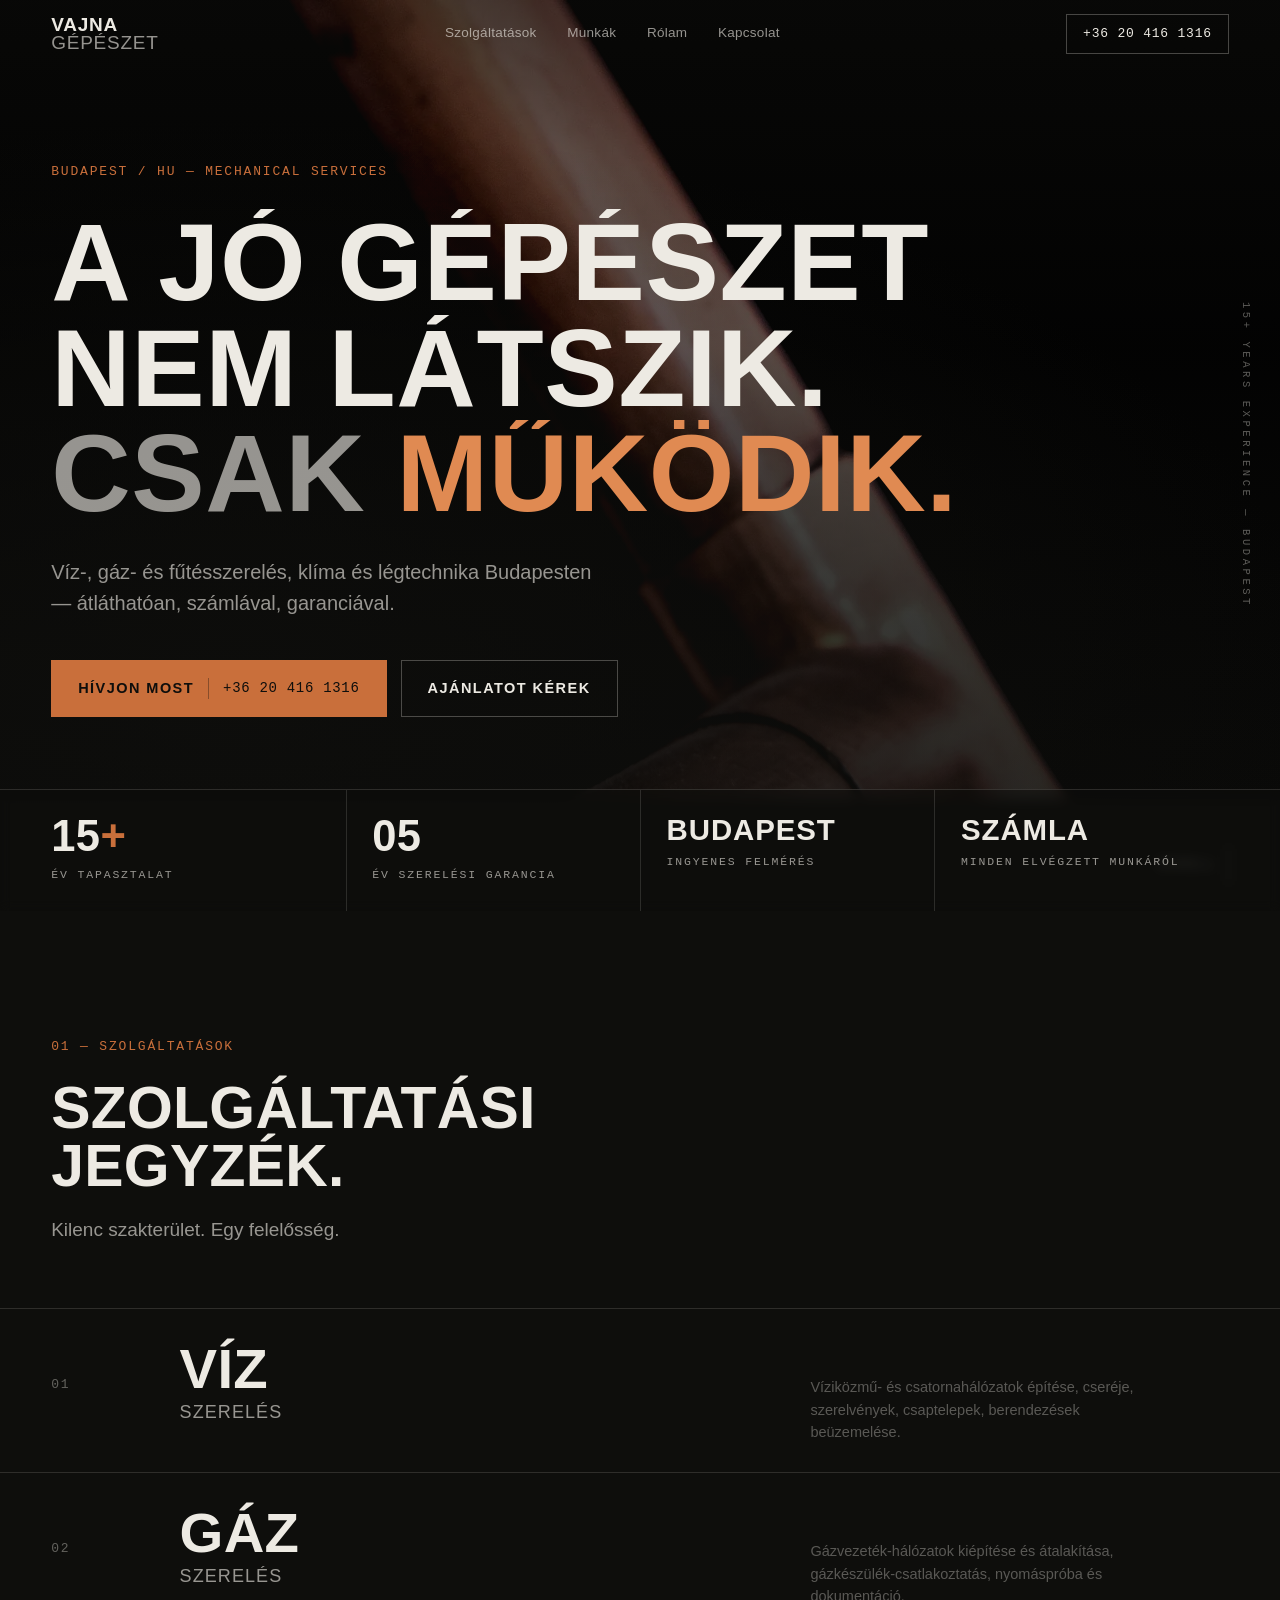
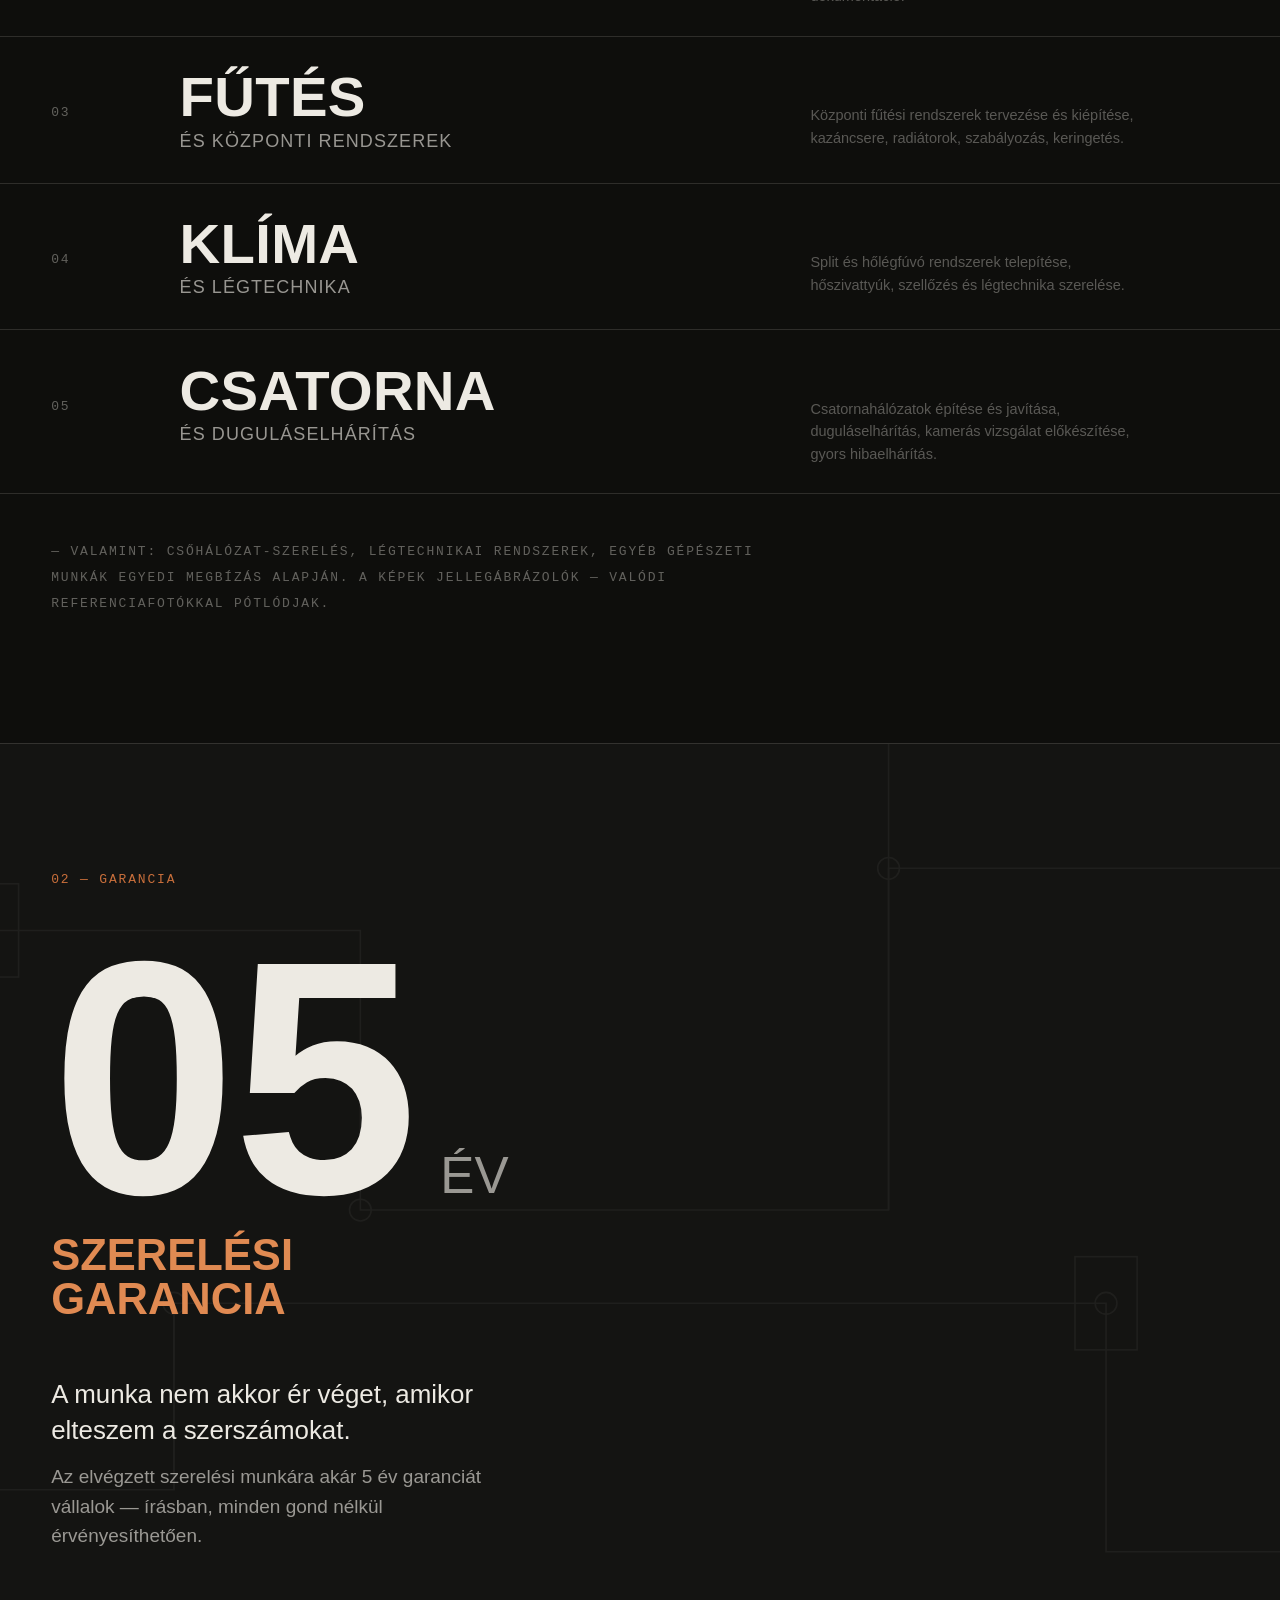
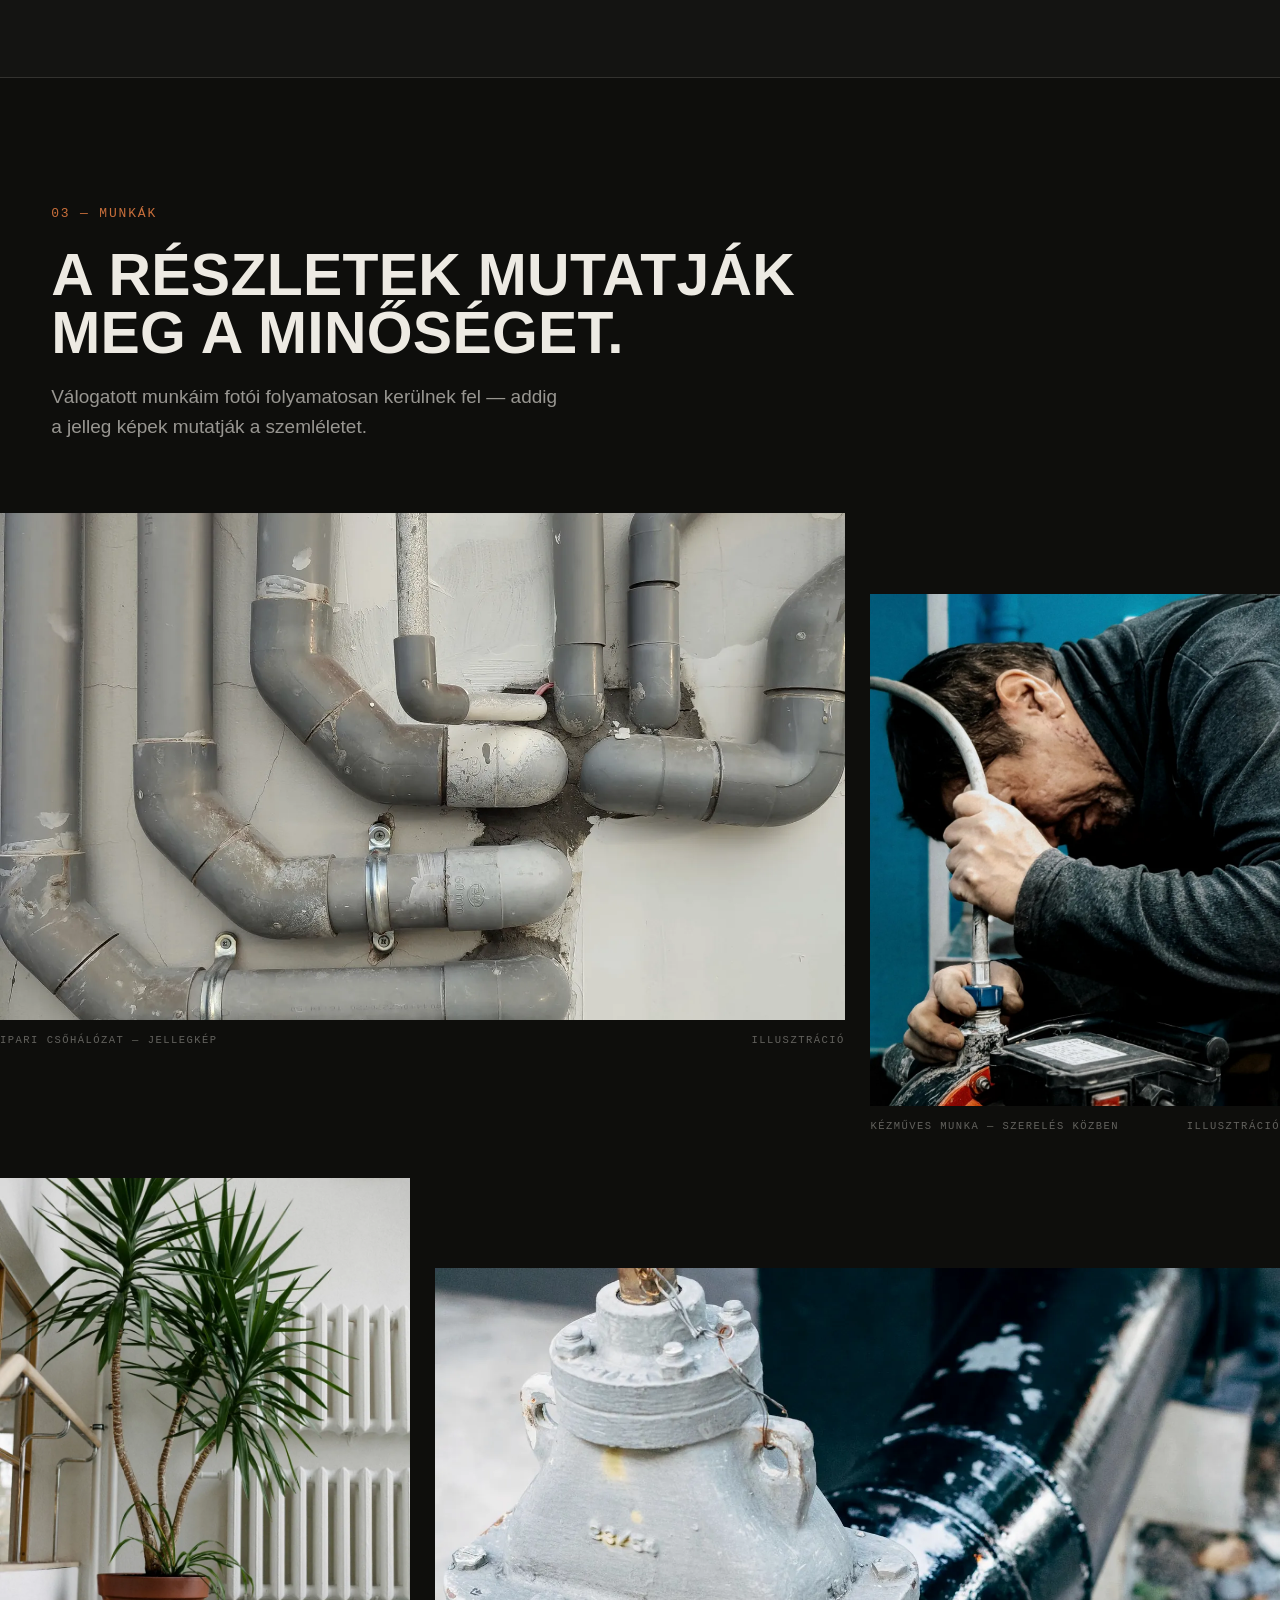
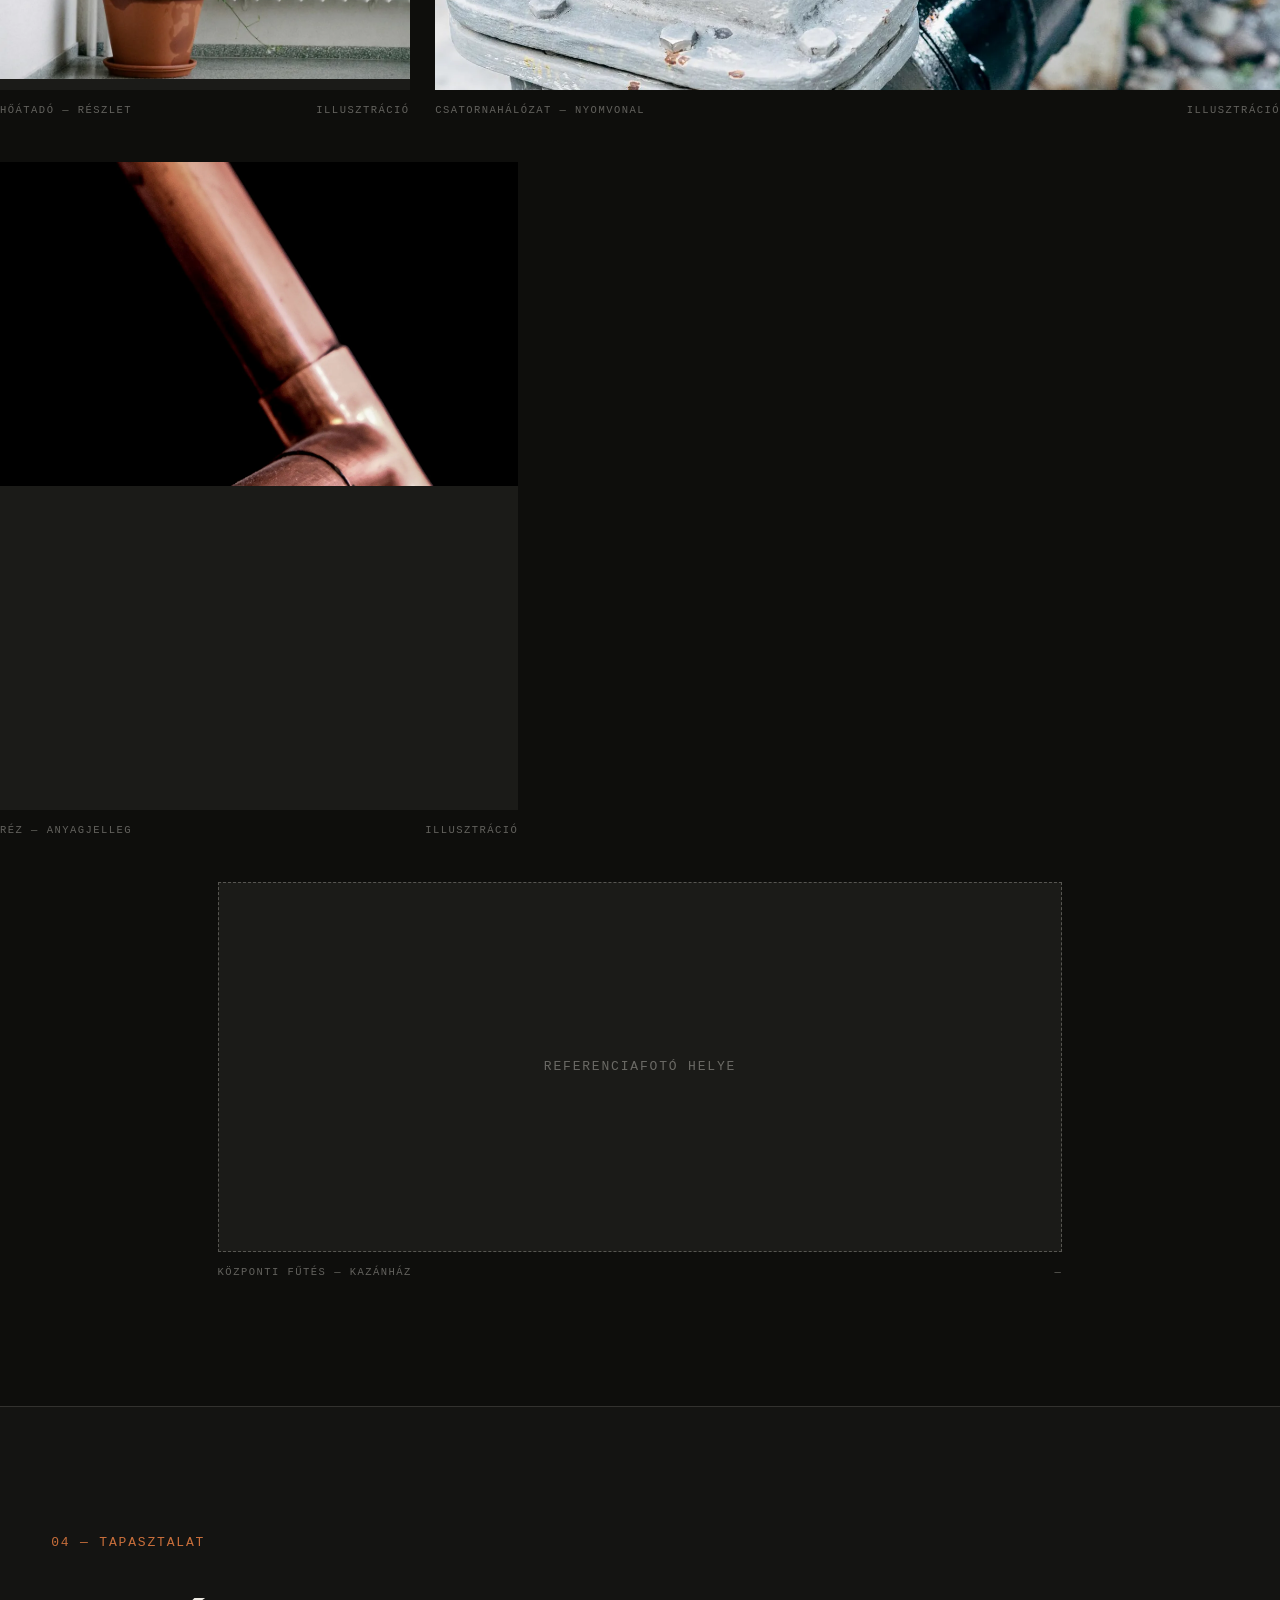
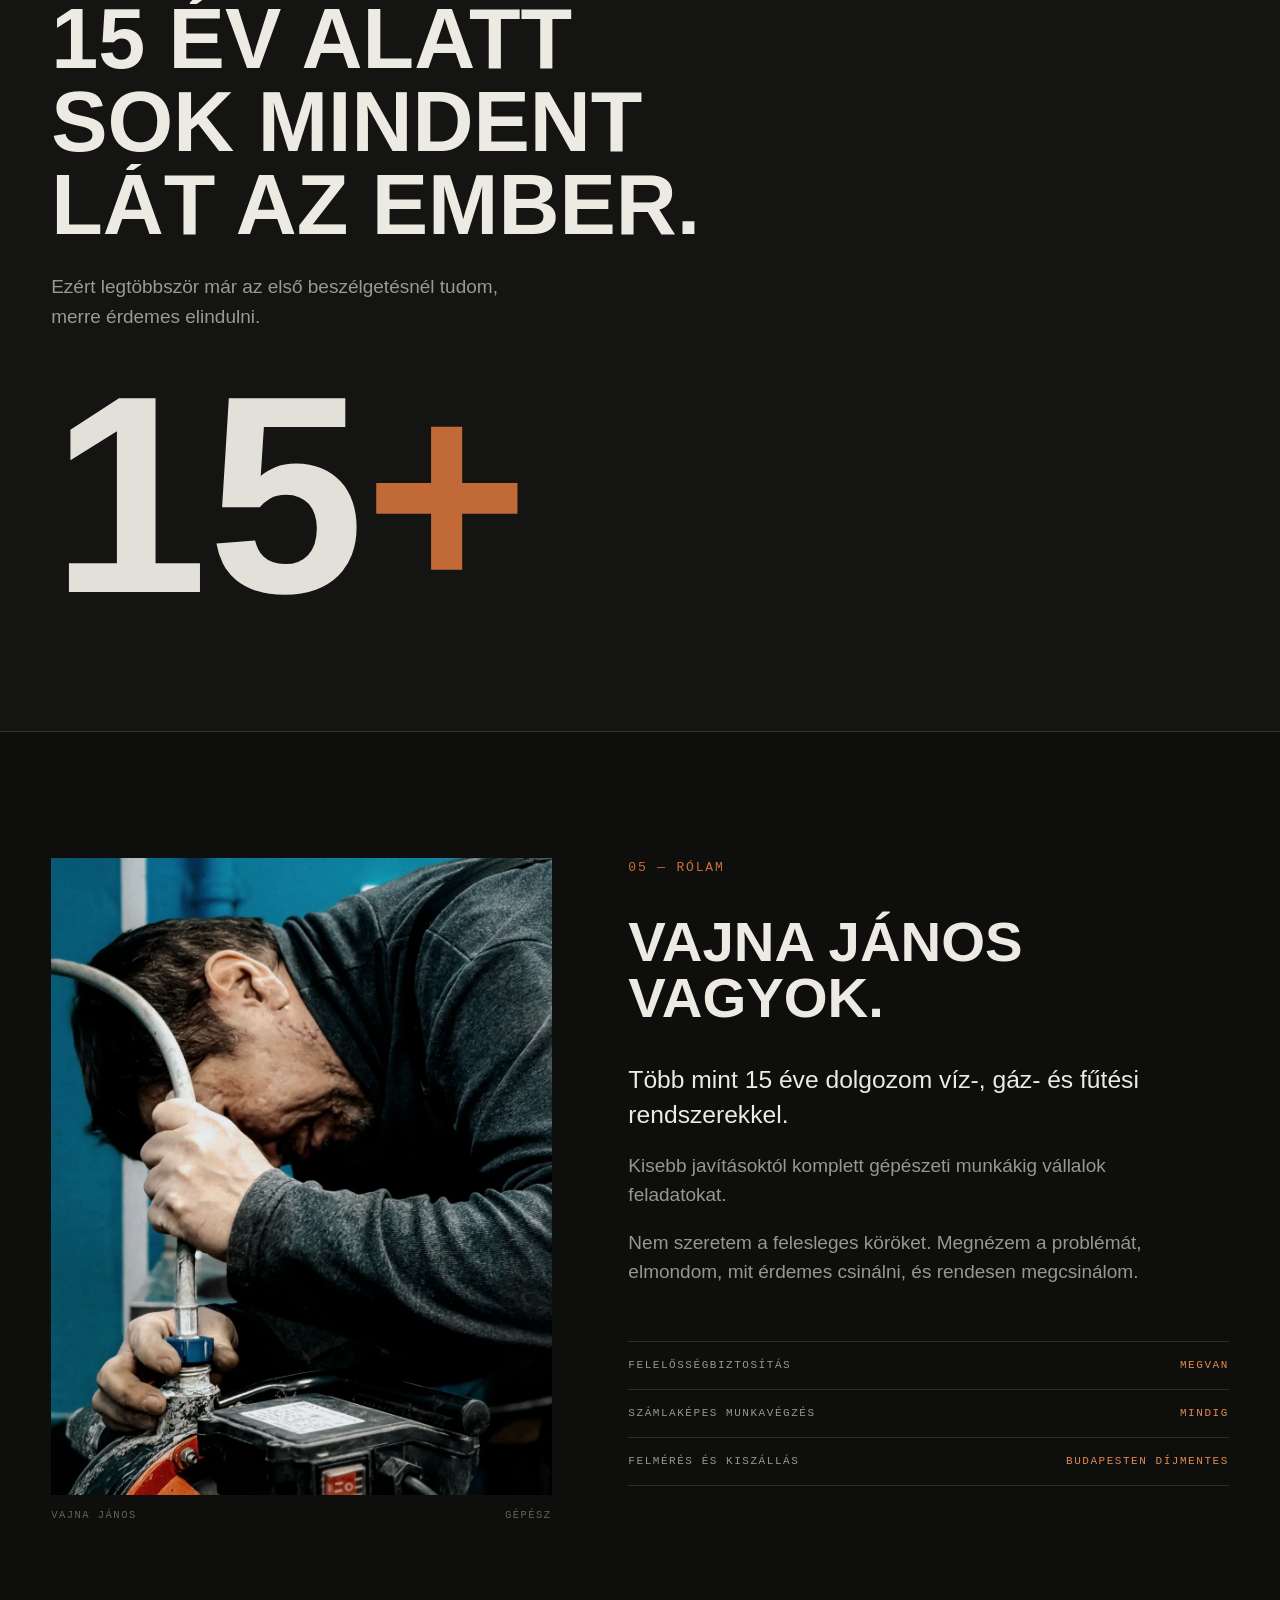
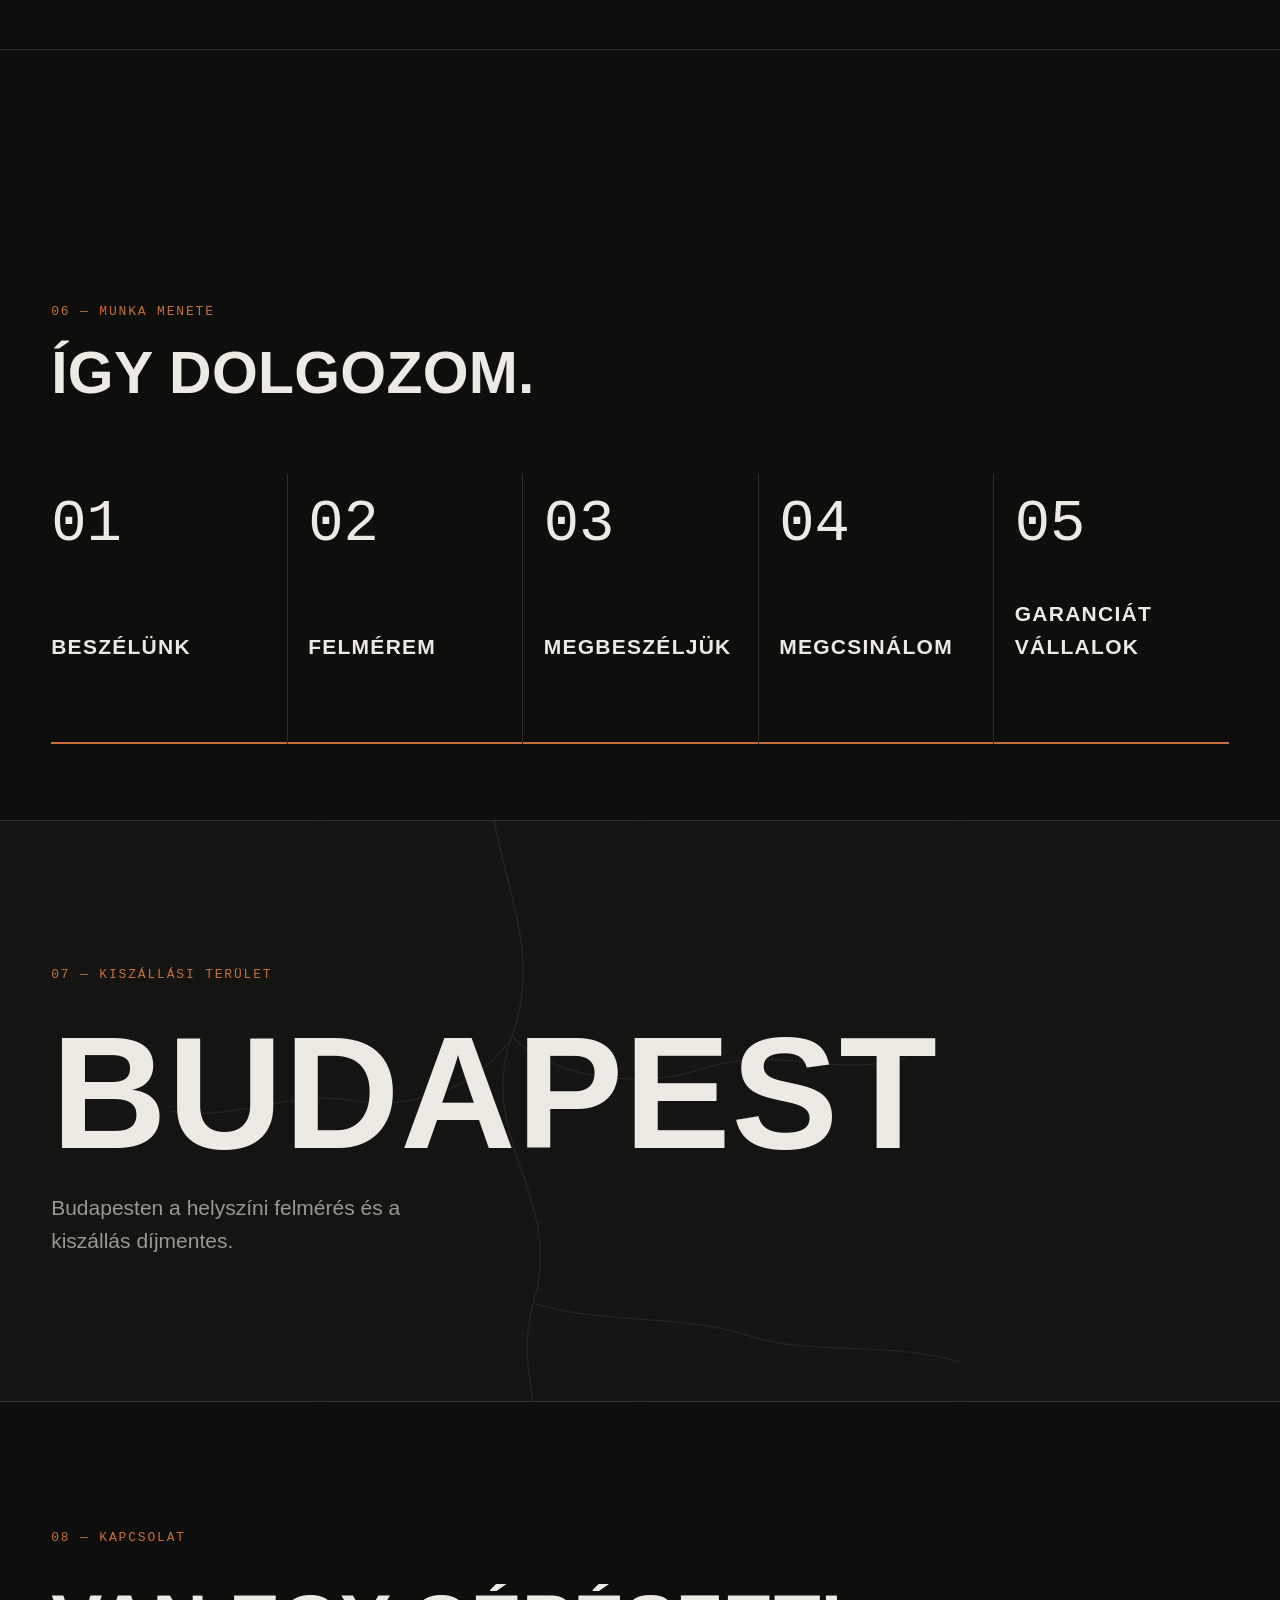
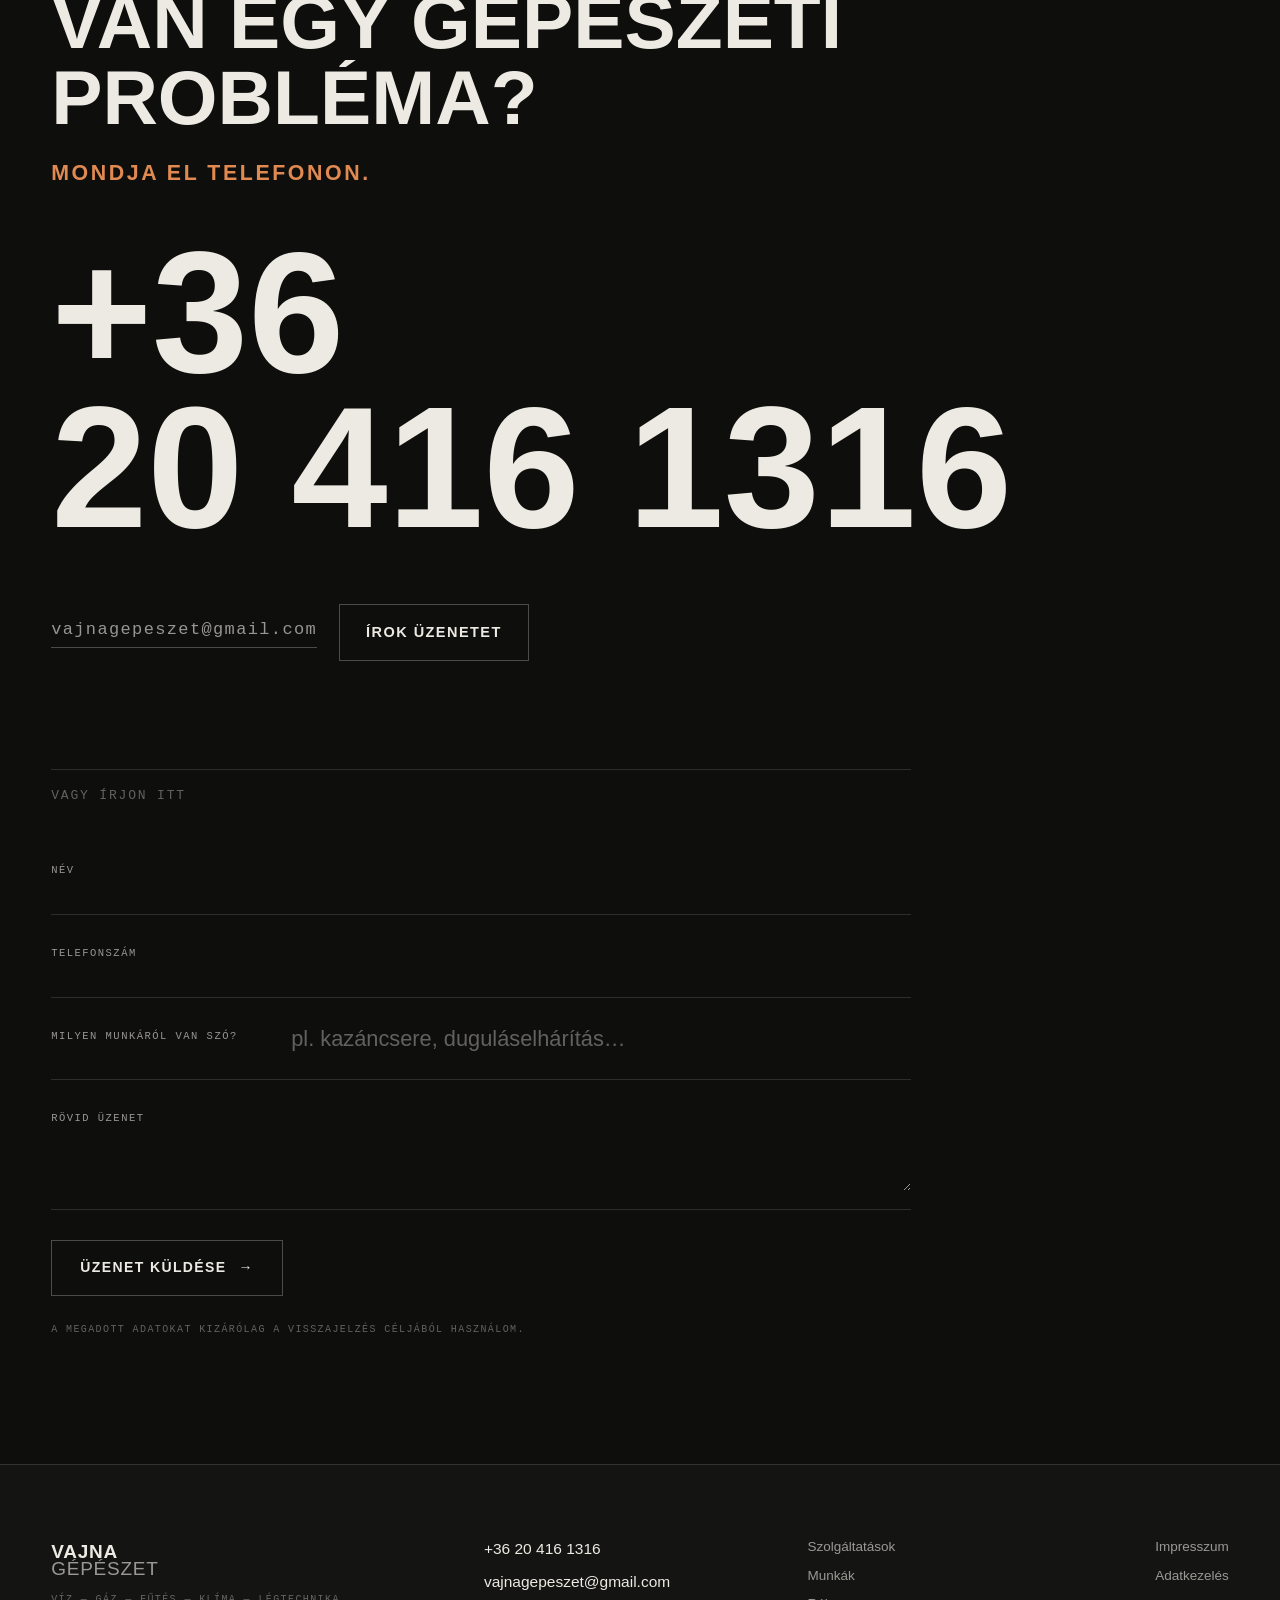
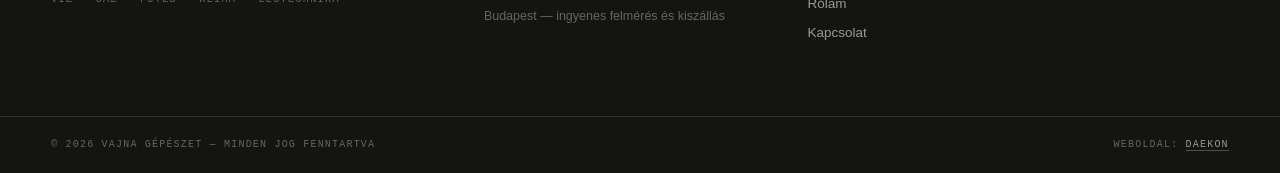
==== index.html @ edd5440b "VAJNA GÉPÉSZET — prémium editorial weboldal: hero, service index, garancia, galéria, kapcsolat 🤖 Gen" ====
<!doctype html>
<html lang="hu">
<head>
<meta charset="utf-8">
<meta name="viewport" content="width=device-width, initial-scale=1">
<title>Vajna Gépészet — Víz-, gáz- és fűtésszerelés Budapesten</title>
<meta name="description" content="Víz-, gáz- és fűtésszerelés, klíma és légtechnika Budapesten. 15+ év tapasztalat, 5 év szerelési garancia, számlás munkavégzés, ingyenes felmérés.">
<meta name="theme-color" content="#0e0e0c">
<meta property="og:title" content="Vajna Gépészet — Precízen megépítve. Évekre.">
<meta property="og:description" content="Víz-, gáz- és fűtésszerelés, klíma és légtechnika Budapesten — 15+ év tapasztalattal, 5 év szerelési garanciával.">
<meta property="og:type" content="website">
<meta property="og:image" content="assets/img/hero.webp">
<link rel="icon" href="data:image/svg+xml,%3Csvg xmlns='http://www.w3.org/2000/svg' viewBox='0 0 64 64'%3E%3Crect width='64' height='64' fill='%230e0e0c'/%3E%3Ctext x='32' y='44' font-family='Arial Black,Arial' font-size='34' font-weight='900' fill='%23c96f3b' text-anchor='middle'%3EV%3C/text%3E%3C/svg%3E">
<link rel="preload" href="assets/fonts/archivo-var-latin.woff2" as="font" type="font/woff2" crossorigin>
<link rel="preload" href="assets/fonts/archivo-var-latin-ext.woff2" as="font" type="font/woff2" crossorigin>
<link rel="preload" href="assets/fonts/plexmono-400-latin.woff2" as="font" type="font/woff2" crossorigin>
<link rel="preload" href="assets/img/hero.webp" as="image" fetchpriority="high">
<link rel="stylesheet" href="assets/css/style.css">
</head>
<body>

<a class="skip-link" href="#tartalom">Tovább a tartalomra</a>

<!-- ============ HEADER ============ -->
<header class="site-head" id="siteHead">
  <div class="wrap head-in">
    <a class="brand" href="#top" aria-label="Vajna Gépészet — kezdőlap">
      <span class="brand-top">VAJNA</span><span class="brand-bot">GÉPÉSZET</span>
    </a>
    <nav class="head-nav" aria-label="Fő navigáció">
      <a href="#szolgaltatasok">Szolgáltatások</a>
      <a href="#munkak">Munkák</a>
      <a href="#rolam">Rólam</a>
      <a href="#kapcsolat">Kapcsolat</a>
    </nav>
    <div class="head-right">
      <a class="head-tel" href="tel:+36204161316">+36&nbsp;20&nbsp;416&nbsp;1316</a>
      <button class="burger" id="burger" aria-label="Menü megnyitása" aria-expanded="false" aria-controls="mobileMenu">
        <span></span><span></span>
      </button>
    </div>
  </div>
</header>

<!-- Mobil: cinematic teljes képernyős menü -->
<div class="mmenu" id="mobileMenu" hidden>
  <div class="mmenu-in">
    <nav class="mmenu-nav" aria-label="Mobil menü">
      <a href="#szolgaltatasok"><small>01</small>Szolgáltatások</a>
      <a href="#munkak"><small>02</small>Munkák</a>
      <a href="#rolam"><small>03</small>Rólam</a>
      <a href="#folyamat"><small>04</small>Munkamenet</a>
      <a href="#kapcsolat"><small>05</small>Kapcsolat</a>
    </nav>
    <div class="mmenu-foot">
      <a class="mmenu-tel" href="tel:+36204161316">+36 20 416 1316</a>
      <a class="mmenu-mail" href="mailto:vajnagepeszet@gmail.com">vajnagepeszet@gmail.com</a>
      <p class="mmenu-note">Budapest — ingyenes felmérés és kiszállás</p>
    </div>
  </div>
</div>

<main id="tartalom">

<!-- ============ HERO ============ -->
<section class="hero" id="top">
  <figure class="hero-media" aria-hidden="true">
    <picture>
      <source srcset="assets/img/hero.webp" type="image/webp">
      <img src="assets/img/hero.jpg" alt="" fetchpriority="high" decoding="async">
    </picture>
    <div class="hero-shade"></div>
  </figure>

  <div class="wrap hero-in">
    <p class="hero-kicker mono reveal-line">BUDAPEST / HU — MECHANICAL SERVICES</p>

    <h1 class="hero-title">
      <span class="ht-line reveal-line"><span>A JÓ GÉPÉSZET</span></span>
      <span class="ht-line reveal-line"><span>NEM LÁTSZIK.</span></span>
      <span class="ht-line ht-dim reveal-line"><span>CSAK <em>MŰKÖDIK.</em></span></span>
    </h1>

    <div class="hero-sub reveal-fade">
      <p>Víz-, gáz- és fűtésszerelés, klíma és légtechnika
      Budapesten — átláthatóan, számlával, garanciával.</p>
    </div>

    <div class="hero-cta reveal-fade">
      <a class="btn btn-solid" href="tel:+36204161316">
        <span class="btn-label">HÍVJON MOST</span>
        <span class="btn-tel mono">+36 20 416 1316</span>
      </a>
      <a class="btn btn-ghost" href="#kapcsolat">AJÁNLATOT KÉREK</a>
    </div>
  </div>

  <p class="hero-side mono" aria-hidden="true">15+ YEARS EXPERIENCE — BUDAPEST</p>
  <p class="hero-scroll mono" aria-hidden="true">SCROLL<span class="hs-line"></span></p>

  <!-- Trust strip: tipográfiai, nem kártyák -->
  <div class="trust">
    <div class="wrap trust-grid">
      <div class="trust-item"><span class="trust-big">15<span class="accent">+</span></span><span class="trust-label">ÉV TAPASZTALAT</span></div>
      <div class="trust-item"><span class="trust-big">05</span><span class="trust-label">ÉV SZERELÉSI GARANCIA</span></div>
      <div class="trust-item"><span class="trust-big trust-word">BUDAPEST</span><span class="trust-label">INGYENES FELMÉRÉS</span></div>
      <div class="trust-item"><span class="trust-big trust-word">SZÁMLA</span><span class="trust-label">MINDEN ELVÉGZETT MUNKÁRÓL</span></div>
    </div>
  </div>
</section>

<!-- ============ SZOLGÁLTATÁSOK — EDITORIAL INDEX ============ -->
<section class="services" id="szolgaltatasok">
  <div class="wrap sec-head">
    <p class="sec-tag mono">01 — SZOLGÁLTATÁSOK</p>
    <h2 class="sec-title">SZOLGÁLTATÁSI<br>JEGYZÉK.</h2>
    <p class="sec-note">Kilenc szakterület. Egy felelősség.</p>
  </div>

  <div class="svc-stage" aria-hidden="true">
    <div class="svc-stage-img" id="svcStage"></div>
  </div>

  <ul class="svc-index" id="svcIndex">
    <li class="svc-row" data-img="assets/img/services/viz.webp" data-jpg="assets/img/services/viz.jpg">
      <a href="#kapcsolat" class="wrap svc-in">
        <span class="svc-no mono">01</span>
        <span class="svc-name">VÍZ<em>SZERELÉS</em></span>
        <span class="svc-desc">Víziközmű- és csatornahálózatok építése, cseréje, szerelvények, csaptelepek, berendezések beüzemelése.</span>
        <span class="svc-arrow" aria-hidden="true">→</span>
      </a>
    </li>
    <li class="svc-row" data-img="assets/img/services/gaz.webp" data-jpg="assets/img/services/gaz.jpg">
      <a href="#kapcsolat" class="wrap svc-in">
        <span class="svc-no mono">02</span>
        <span class="svc-name">GÁZ<em>SZERELÉS</em></span>
        <span class="svc-desc">Gázvezeték-hálózatok kiépítése és átalakítása, gázkészülék-csatlakoztatás, nyomáspróba és dokumentáció.</span>
        <span class="svc-arrow" aria-hidden="true">→</span>
      </a>
    </li>
    <li class="svc-row" data-img="assets/img/services/futes.webp" data-jpg="assets/img/services/futes.jpg">
      <a href="#kapcsolat" class="wrap svc-in">
        <span class="svc-no mono">03</span>
        <span class="svc-name">FŰTÉS<em>ÉS KÖZPONTI RENDSZEREK</em></span>
        <span class="svc-desc">Központi fűtési rendszerek tervezése és kiépítése, kazáncsere, radiátorok, szabályozás, keringetés.</span>
        <span class="svc-arrow" aria-hidden="true">→</span>
      </a>
    </li>
    <li class="svc-row" data-img="assets/img/services/klima.webp" data-jpg="assets/img/services/klima.jpg">
      <a href="#kapcsolat" class="wrap svc-in">
        <span class="svc-no mono">04</span>
        <span class="svc-name">KLÍMA<em>ÉS LÉGTECHNIKA</em></span>
        <span class="svc-desc">Split és hőlégfúvó rendszerek telepítése, hőszivattyúk, szellőzés és légtechnika szerelése.</span>
        <span class="svc-arrow" aria-hidden="true">→</span>
      </a>
    </li>
    <li class="svc-row" data-img="assets/img/services/csatorna.webp" data-jpg="assets/img/services/csatorna.jpg">
      <a href="#kapcsolat" class="wrap svc-in">
        <span class="svc-no mono">05</span>
        <span class="svc-name">CSATORNA<em>ÉS DUGULÁSELHÁRÍTÁS</em></span>
        <span class="svc-desc">Csatornahálózatok építése és javítása, duguláselhárítás, kamerás vizsgálat előkészítése, gyors hibaelhárítás.</span>
        <span class="svc-arrow" aria-hidden="true">→</span>
      </a>
    </li>
  </ul>

  <div class="wrap svc-more">
    <p class="mono">— VALAMINT: CSŐHÁLÓZAT-SZERELÉS, LÉGTECHNIKAI RENDSZEREK, EGYÉB GÉPÉSZETI MUNKÁK EGYEDI MEGBÍZÁS ALAPJÁN. A KÉPEK JELLEGÁBRÁZOLÓK — VALÓDI REFERENCIAFOTÓKKAL PÓTLÓDJAK.</p>
  </div>
</section>

<!-- ============ 5 ÉV GARANCIA — PLAKÁTBLOKK ============ -->
<section class="warranty" id="garancia">
  <div class="warrant-bg" aria-hidden="true">
    <svg viewBox="0 0 1200 600" preserveAspectRatio="xMidYMid slice" focusable="false">
      <g fill="none" stroke="currentColor" stroke-width="1">
        <path d="M-20 120 H420 V300 H760 V80 H1220"/>
        <path d="M-20 480 H300 V360 H900 V520 H1220"/>
        <path d="M180 -20 V120 M180 480 V620 M760 300 V-20 M300 360 V480"/>
        <circle cx="420" cy="300" r="7"/><circle cx="300" cy="360" r="7"/>
        <circle cx="900" cy="360" r="7"/><circle cx="760" cy="80" r="7"/>
        <rect x="880" y="330" width="40" height="60"/><rect x="160" y="90" width="40" height="60"/>
      </g>
    </svg>
  </div>
  <div class="wrap warranty-in">
    <p class="sec-tag mono">02 — GARANCIA</p>
    <div class="warranty-row">
      <span class="warranty-no">05</span>
      <span class="warranty-ev">ÉV</span>
    </div>
    <p class="warranty-word">SZERELÉSI<br>GARANCIA</p>
    <div class="warranty-copy">
      <p class="warranty-lead">A munka nem akkor ér véget, amikor elteszem a szerszámokat.</p>
      <p>Az elvégzett szerelési munkára akár 5 év garanciát vállalok — írásban, minden gond nélkül érvényesíthetően.</p>
    </div>
  </div>
</section>

<!-- ============ MUNKÁK — EDITORIAL GALÉRIA ============ -->
<section class="works" id="munkak">
  <div class="wrap sec-head">
    <p class="sec-tag mono">03 — MUNKÁK</p>
    <h2 class="sec-title">A RÉSZLETEK MUTATJÁK<br>MEG A MINŐSÉGET.</h2>
    <p class="sec-note">Válogatott munkáim fotói folyamatosan kerülnek fel — addig a jelleg képek mutatják a szemléletet.</p>
  </div>

  <div class="works-grid">
    <figure class="wk wk-a">
      <div class="wk-media"><picture><source srcset="assets/img/work/w1.webp" type="image/webp"><img src="assets/img/work/w1.jpg" alt="Csővezeték-rendszer részlete" loading="lazy" decoding="async"></picture></div>
      <figcaption class="mono"><span>IPARI CSŐHÁLÓZAT — JELLEGKÉP</span><span>ILLUSZTRÁCIÓ</span></figcaption>
    </figure>
    <figure class="wk wk-b">
      <div class="wk-media"><picture><source srcset="assets/img/portre.webp" type="image/webp"><img src="assets/img/portre.jpg" alt="Munka közbeni részlet" loading="lazy" decoding="async"></picture></div>
      <figcaption class="mono"><span>KÉZMŰVES MUNKA — SZERELÉS KÖZBEN</span><span>ILLUSZTRÁCIÓ</span></figcaption>
    </figure>
    <figure class="wk wk-c">
      <div class="wk-media"><picture><source srcset="assets/img/work/w3.webp" type="image/webp"><img src="assets/img/work/w3.jpg" alt="Radiátor részlet" loading="lazy" decoding="async"></picture></div>
      <figcaption class="mono"><span>HŐÁTADÓ — RÉSZLET</span><span>ILLUSZTRÁCIÓ</span></figcaption>
    </figure>
    <figure class="wk wk-d">
      <div class="wk-media"><picture><source srcset="assets/img/work/w4.webp" type="image/webp"><img src="assets/img/work/w4.jpg" alt="Csatorna- és vízvezeték-rendszer" loading="lazy" decoding="async"></picture></div>
      <figcaption class="mono"><span>CSATORNAHÁLÓZAT — NYOMVONAL</span><span>ILLUSZTRÁCIÓ</span></figcaption>
    </figure>
    <figure class="wk wk-f">
      <div class="wk-media"><picture><source srcset="assets/img/hero.webp" type="image/webp"><img src="assets/img/hero.jpg" alt="Rézcsövek anyagjellege" loading="lazy" decoding="async"></picture></div>
      <figcaption class="mono"><span>RÉZ — ANYAGJELLEG</span><span>ILLUSZTRÁCIÓ</span></figcaption>
    </figure>
    <figure class="wk wk-e">
      <div class="wk-media wk-slot">
        <span class="wk-slot-tag mono">REFERENCIAFOTÓ HELYE</span>
      </div>
      <figcaption class="mono"><span>KÖZPONTI FŰTÉS — KAZÁNHÁZ</span><span>—</span></figcaption>
    </figure>
  </div>
</section>

<!-- ============ 15 ÉV — STATEMENT ============ -->
<section class="years" id="tapasztalat">
  <div class="wrap years-in">
    <p class="sec-tag mono">04 — TAPASZTALAT</p>
    <h2 class="years-title"><span class="yt-line reveal-line"><span>15 ÉV ALATT</span></span><span class="yt-line reveal-line"><span>SOK MINDENT</span></span><span class="yt-line reveal-line"><span>LÁT AZ EMBER.</span></span></h2>
    <p class="years-sub">Ezért legtöbbször már az első beszélgetésnél tudom, merre érdemes elindulni.</p>
    <p class="years-big" aria-hidden="true">15<span class="accent">+</span></p>
  </div>
</section>

<!-- ============ RÓLAM ============ -->
<section class="about" id="rolam">
  <div class="wrap about-grid">
    <figure class="about-media">
      <picture><source srcset="assets/img/portre.webp" type="image/webp"><img src="assets/img/portre.jpg" alt="Vajna János munka közben" loading="lazy" decoding="async"></picture>
      <figcaption class="mono"><span>VAJNA JÁNOS</span><span>GÉPÉSZ</span></figcaption>
    </figure>
    <div class="about-body">
      <p class="sec-tag mono">05 — RÓLAM</p>
      <h2 class="about-title">VAJNA JÁNOS VAGYOK.</h2>
      <p class="about-lead">Több mint 15 éve dolgozom víz-, gáz- és fűtési rendszerekkel.</p>
      <p class="about-t">Kisebb javításoktól komplett gépészeti munkákig vállalok feladatokat.</p>
      <p class="about-t">Nem szeretem a felesleges köröket. Megnézem a problémát, elmondom, mit érdemes csinálni, és rendesen megcsinálom.</p>
      <ul class="about-facts mono">
        <li><span>FELELŐSSÉGBIZTOSÍTÁS</span><span>MEGVAN</span></li>
        <li><span>SZÁMLAKÉPES MUNKAVÉGZÉS</span><span>MINDIG</span></li>
        <li><span>FELMÉRÉS ÉS KISZÁLLÁS</span><span>BUDAPESTEN DÍJMENTES</span></li>
      </ul>
    </div>
  </div>
</section>

<!-- ============ MUNKA MENETE ============ -->
<section class="process" id="folyamat">
  <div class="wrap">
    <div class="sec-head">
      <p class="sec-tag mono">06 — MUNKA MENETE</p>
      <h2 class="sec-title">ÍGY DOLGOZOM.</h2>
    </div>
    <ol class="proc-row">
      <li class="proc-step"><span class="proc-no mono">01</span><span class="proc-name">BESZÉLÜNK</span></li>
      <li class="proc-step"><span class="proc-no mono">02</span><span class="proc-name">FELMÉREM</span></li>
      <li class="proc-step"><span class="proc-no mono">03</span><span class="proc-name">MEGBESZÉLJÜK</span></li>
      <li class="proc-step"><span class="proc-no mono">04</span><span class="proc-name">MEGCSINÁLOM</span></li>
      <li class="proc-step"><span class="proc-no mono">05</span><span class="proc-name">GARANCIÁT VÁLLALOK</span></li>
    </ol>
  </div>
</section>

<!-- ============ BUDAPEST ============ -->
<section class="bp" id="budapest">
  <div class="bp-map" aria-hidden="true">
    <svg viewBox="0 0 1200 700" preserveAspectRatio="xMidYMid slice" focusable="false">
      <g fill="none" stroke="currentColor" stroke-width="1.2">
        <path d="M470 -30 C 430 90, 520 170, 480 280 C 445 375, 530 430, 500 530 C 480 600, 520 650, 505 730"/>
        <path d="M470 -30 C 430 90, 520 170, 480 280" stroke-opacity=".5"/>
        <path d="M480 280 C 520 320, 600 330, 660 310 C 730 287, 780 320, 850 300"/>
        <path d="M480 280 C 450 330, 380 350, 330 340 C 270 330, 220 360, 160 350"/>
        <path d="M500 530 C 560 550, 640 540, 700 560 C 760 580, 830 565, 900 585"/>
      </g>
      <g fill="none" stroke="currentColor" stroke-width=".6" stroke-opacity=".35">
        <path d="M300 -20 V720 M600 -20 V720 M900 -20 V720 M-20 200 H1220 M-20 420 H1220 M-20 560 H1220"/>
      </g>
    </svg>
  </div>
  <div class="wrap bp-in">
    <p class="sec-tag mono">07 — KISZÁLLÁSI TERÜLET</p>
    <h2 class="bp-title">BUDAPEST</h2>
    <p class="bp-sub">Budapesten a helyszíni felmérés és a kiszállás díjmentes.</p>
  </div>
</section>

<!-- ============ KAPCSOLAT / ZÁRÓ CTA ============ -->
<section class="contact" id="kapcsolat">
  <div class="wrap contact-in">
    <p class="sec-tag mono">08 — KAPCSOLAT</p>
    <h2 class="contact-title">
      <span class="ct-line reveal-line"><span>VAN EGY GÉPÉSZETI</span></span>
      <span class="ct-line reveal-line"><span>PROBLÉMA?</span></span>
    </h2>
    <p class="contact-sub">MONDJA EL TELEFONON.</p>

    <a class="contact-tel" href="tel:+36204161316" aria-label="Telefon: +36 20 416 1316">
      <span class="ctel-line">+36</span>
      <span class="ctel-line">20&nbsp;416&nbsp;1316</span>
    </a>

    <div class="contact-actions reveal-fade">
      <a class="contact-mail" href="mailto:vajnagepeszet@gmail.com">vajnagepeszet@gmail.com</a>
      <a class="btn btn-ghost" href="mailto:vajnagepeszet@gmail.com?subject=Aj%C3%A1nlatk%C3%A9r%C3%A9s">ÍROK ÜZENETET</a>
    </div>

    <form class="cform" id="cform" action="mailto:vajnagepeszet@gmail.com" method="post" enctype="text/plain" novalidate>
      <div class="cform-head mono">
        <span>VAGY ÍRJON ITT</span><span id="formState" aria-live="polite"></span>
      </div>
      <div class="cfield">
        <label class="mono" for="f-name">NÉV</label>
        <input id="f-name" name="name" type="text" autocomplete="name" required>
      </div>
      <div class="cfield">
        <label class="mono" for="f-tel">TELEFONSZÁM</label>
        <input id="f-tel" name="phone" type="tel" autocomplete="tel" required>
      </div>
      <div class="cfield">
        <label class="mono" for="f-type">MILYEN MUNKÁRÓL VAN SZÓ?</label>
        <input id="f-type" name="work" type="text" placeholder="pl. kazáncsere, duguláselhárítás…" required>
      </div>
      <div class="cfield">
        <label class="mono" for="f-msg">RÖVID ÜZENET</label>
        <textarea id="f-msg" name="message" rows="3"></textarea>
      </div>
      <button class="cform-btn" type="submit">ÜZENET KÜLDÉSE<span aria-hidden="true"> →</span></button>
      <p class="cform-note mono">A MEGADOTT ADATOKAT KIZÁRÓLAG A VISSZAJELZÉS CÉLJÁBÓL HASZNÁLOM.</p>
    </form>
  </div>
</section>

</main>

<!-- ============ FOOTER ============ -->
<footer class="site-foot">
  <div class="wrap foot-in">
    <div class="foot-brand">
      <span class="brand"><span class="brand-top">VAJNA</span><span class="brand-bot">GÉPÉSZET</span></span>
      <p class="mono">VÍZ — GÁZ — FŰTÉS — KLÍMA — LÉGTECHNIKA</p>
    </div>
    <div class="foot-contact">
      <a href="tel:+36204161316">+36 20 416 1316</a>
      <a href="mailto:vajnagepeszet@gmail.com">vajnagepeszet@gmail.com</a>
      <p>Budapest — ingyenes felmérés és kiszállás</p>
    </div>
    <nav class="foot-nav" aria-label="Lábléc navigáció">
      <a href="#szolgaltatasok">Szolgáltatások</a>
      <a href="#munkak">Munkák</a>
      <a href="#rolam">Rólam</a>
      <a href="#kapcsolat">Kapcsolat</a>
    </nav>
    <nav class="foot-legal" aria-label="Jogi információk">
      <a href="legal/impresszum.html">Impresszum</a>
      <a href="legal/adatkezeles.html">Adatkezelés</a>
    </nav>
  </div>
  <div class="wrap foot-base">
    <p class="mono">© <span id="year">2026</span> VAJNA GÉPÉSZET — MINDEN JOG FENNTARTVA</p>
    <p class="mono">WEBOLDAL: <a href="https://daekon.hu" target="_blank" rel="noopener">DAEKON</a></p>
  </div>
</footer>

<!-- Mobil: fix alsó sáv -->
<div class="mobile-cta" aria-hidden="false">
  <a class="mcta mcta-call" href="tel:+36204161316">HÍVÁS</a>
  <a class="mcta mcta-offer" href="#kapcsolat">AJÁNLAT</a>
</div>

<script src="assets/js/main.js" defer></script>
</body>
</html>
---- assets/css/style.css ----
/* ============================================================
   VAJNA GÉPÉSZET — design rendszer
   Grafít / törtfehér / oxidált réz — editorial industrial
   ============================================================ */

/* ---------- Fontok ---------- */
@font-face {
  font-family: "Archivo";
  font-style: normal;
  font-weight: 100 900;
  font-stretch: 62% 125%;
  font-display: swap;
  src: url("../fonts/archivo-var-latin.woff2") format("woff2");
  unicode-range: U+0000-00FF, U+0131, U+0152-0153, U+02BB-02BC, U+02C6, U+02DA, U+02DC, U+0304, U+0308, U+0329, U+2000-206F, U+20AC, U+2122, U+2191, U+2193, U+2212, U+2215, U+FEFF, U+FFFD;
}
@font-face {
  font-family: "Archivo";
  font-style: normal;
  font-weight: 100 900;
  font-stretch: 62% 125%;
  font-display: swap;
  src: url("../fonts/archivo-var-latin-ext.woff2") format("woff2");
  unicode-range: U+0100-02BA, U+02BD-02C5, U+02C7-02CC, U+02CE-02D7, U+02DD-02FF, U+0304, U+0308, U+0329, U+1D00-1DBF, U+1E00-1E9F, U+1EF2-1EFF, U+2020, U+20A0-20AB, U+20AD-20C4, U+2113, U+2C60-2C7F, U+A720-A7FF;
}
@font-face {
  font-family: "IBM Plex Mono";
  font-style: normal;
  font-weight: 400;
  font-display: swap;
  src: url("../fonts/plexmono-400-latin.woff2") format("woff2");
  unicode-range: U+0000-00FF, U+0131, U+0152-0153, U+02BB-02BC, U+02C6, U+02DA, U+02DC, U+0304, U+0308, U+0329, U+2000-206F, U+20AC, U+2122, U+2191, U+2193, U+2212, U+2215, U+FEFF, U+FFFD;
}
@font-face {
  font-family: "IBM Plex Mono";
  font-style: normal;
  font-weight: 400;
  font-display: swap;
  src: url("../fonts/plexmono-400-latin-ext.woff2") format("woff2");
  unicode-range: U+0100-02BA, U+02BD-02C5, U+02C7-02CC, U+02CE-02D7, U+02DD-02FF, U+0304, U+0308, U+0329, U+1D00-1DBF, U+1E00-1E9F, U+1EF2-1EFF, U+2020, U+20A0-20AB, U+20AD-20C4, U+2113, U+2C60-2C7F, U+A720-A7FF;
}
@font-face {
  font-family: "IBM Plex Mono";
  font-style: normal;
  font-weight: 500;
  font-display: swap;
  src: url("../fonts/plexmono-500-latin.woff2") format("woff2");
  unicode-range: U+0000-00FF, U+0131, U+0152-0153, U+02BB-02BC, U+02C6, U+02DA, U+02DC, U+0304, U+0308, U+0329, U+2000-206F, U+20AC, U+2122, U+2191, U+2193, U+2212, U+2215, U+FEFF, U+FFFD;
}
@font-face {
  font-family: "IBM Plex Mono";
  font-style: normal;
  font-weight: 500;
  font-display: swap;
  src: url("../fonts/plexmono-500-latin-ext.woff2") format("woff2");
  unicode-range: U+0100-02BA, U+02BD-02C5, U+02C7-02CC, U+02CE-02D7, U+02DD-02FF, U+0304, U+0308, U+0329, U+1D00-1DBF, U+1E00-1E9F, U+1EF2-1EFF, U+2020, U+20A0-20AB, U+20AD-20C4, U+2113, U+2C60-2C7F, U+A720-A7FF;
}

/* ---------- Tokenek ---------- */
:root {
  --ink: #0e0e0c;
  --ink-2: #141412;
  --ink-3: #1b1b18;
  --paper: #edeae3;
  --paper-dim: rgba(237, 234, 227, .62);
  --paper-faint: rgba(237, 234, 227, .38);
  --line: rgba(237, 234, 227, .14);
  --line-strong: rgba(237, 234, 227, .28);
  --copper: #c96f3b;
  --copper-bright: #e08a52;
  --wrap: 1440px;
  --gutter: clamp(20px, 4vw, 64px);
  --sec-pad: clamp(96px, 14vh, 180px);
  --ease: cubic-bezier(.16, 1, .3, 1);
  --font-d: "Archivo", "Helvetica Neue", Arial, sans-serif;
  --font-m: "IBM Plex Mono", ui-monospace, "Cascadia Mono", monospace;
}

/* ---------- Alap ---------- */
*, *::before, *::after { box-sizing: border-box; }
html { scroll-behavior: smooth; }
@media (prefers-reduced-motion: reduce) {
  html { scroll-behavior: auto; }
}
body {
  margin: 0;
  background: var(--ink);
  color: var(--paper);
  font-family: var(--font-d);
  font-weight: 380;
  font-size: clamp(16px, 1.05vw + 12px, 19px);
  line-height: 1.55;
  -webkit-font-smoothing: antialiased;
  text-rendering: optimizeLegibility;
  overflow-x: clip;
}
img, svg, picture { display: block; max-width: 100%; }
a { color: inherit; text-decoration: none; }
:focus-visible { outline: 2px solid var(--copper); outline-offset: 3px; }
::selection { background: var(--copper); color: var(--ink); }

.wrap { max-width: var(--wrap); margin-inline: auto; padding-inline: var(--gutter); }
.mono {
  font-family: var(--font-m);
  font-weight: 400;
  font-size: clamp(10.5px, .55vw + 8px, 13px);
  letter-spacing: .14em;
  text-transform: uppercase;
}
.accent { color: var(--copper); }
.skip-link {
  position: absolute; left: -9999px; top: 0; z-index: 200;
  background: var(--copper); color: var(--ink); padding: 10px 18px;
  font-family: var(--font-m); font-size: 12px;
}
.skip-link:focus { left: 0; }

/* ---------- Reveal alapok (JS .in osztály) ---------- */
.reveal-line { display: block; overflow: hidden; }
.reveal-line > span { display: inline-block; transform: translateY(112%); transition: transform 1.1s var(--ease); }
.reveal-line.in > span, .in > .reveal-line > span { transform: translateY(0); }
.reveal-fade { opacity: 0; transform: translateY(18px); transition: opacity .9s var(--ease), transform .9s var(--ease); }
.reveal-fade.in { opacity: 1; transform: none; }
@media (prefers-reduced-motion: reduce) {
  .reveal-line > span { transform: none; transition: none; }
  .reveal-fade { opacity: 1; transform: none; transition: none; }
}

/* ============================================================
   HEADER
   ============================================================ */
.site-head {
  position: fixed; inset: 0 0 auto 0; z-index: 90;
  transition: background .45s var(--ease), border-color .45s var(--ease), backdrop-filter .45s var(--ease);
  border-bottom: 1px solid transparent;
}
.site-head.solid {
  background: rgba(14, 14, 12, .82);
  -webkit-backdrop-filter: blur(14px);
  backdrop-filter: blur(14px);
  border-bottom-color: var(--line);
}
.head-in {
  display: flex; align-items: center; justify-content: space-between;
  gap: 24px; height: clamp(64px, 7.5vh, 84px);
}
.brand { display: inline-flex; flex-direction: column; line-height: .92; }
.brand-top, .brand-bot {
  font-weight: 800; font-stretch: 78%; letter-spacing: .04em;
  font-size: clamp(15px, 1vw + 9px, 19px);
}
.brand-bot { color: var(--paper-dim); font-weight: 500; }
.head-nav { display: flex; gap: clamp(18px, 2.4vw, 40px); }
.head-nav a {
  font-size: 13.5px; font-weight: 480; letter-spacing: .02em;
  color: var(--paper-dim); position: relative; padding-block: 6px;
  transition: color .3s var(--ease);
}
.head-nav a::after {
  content: ""; position: absolute; left: 0; bottom: 0; height: 1px; width: 100%;
  background: var(--copper); transform: scaleX(0); transform-origin: right;
  transition: transform .45s var(--ease);
}
.head-nav a:hover { color: var(--paper); }
.head-nav a:hover::after { transform: scaleX(1); transform-origin: left; }
.head-right { display: flex; align-items: center; gap: 18px; }
.head-tel {
  font-family: var(--font-m); font-size: 13px; letter-spacing: .06em;
  color: var(--paper); border: 1px solid var(--line-strong);
  padding: 9px 16px; transition: border-color .3s var(--ease), background .3s var(--ease), color .3s var(--ease);
}
.head-tel:hover { border-color: var(--copper); background: var(--copper); color: var(--ink); }

.burger {
  display: none; width: 44px; height: 44px; margin-right: -8px;
  background: none; border: 0; cursor: pointer; position: relative;
}
.burger span {
  position: absolute; left: 10px; right: 10px; height: 2px;
  background: var(--paper); transition: transform .45s var(--ease), top .45s var(--ease);
}
.burger span:nth-child(1) { top: 17px; }
.burger span:nth-child(2) { top: 26px; }
.burger.open span:nth-child(1) { top: 21px; transform: rotate(45deg); }
.burger.open span:nth-child(2) { top: 21px; transform: rotate(-45deg); }

/* Mobil teljes képernyős menü */
.mmenu {
  position: fixed; inset: 0; z-index: 80;
  background: rgba(14, 14, 12, .97);
  -webkit-backdrop-filter: blur(8px); backdrop-filter: blur(8px);
  display: flex; align-items: flex-end;
  opacity: 0; visibility: hidden; transition: opacity .5s var(--ease), visibility 0s .5s;
}
.mmenu.open { opacity: 1; visibility: visible; transition: opacity .5s var(--ease); }
.mmenu-in {
  width: 100%; padding: 0 var(--gutter) calc(84px + env(safe-area-inset-bottom));
  max-width: var(--wrap); margin-inline: auto;
}
.mmenu-nav { display: flex; flex-direction: column; }
.mmenu-nav a {
  display: flex; align-items: baseline; gap: 16px;
  font-weight: 750; font-stretch: 82%;
  font-size: clamp(34px, 9.5vw, 56px); line-height: 1.16;
  border-top: 1px solid var(--line); padding: 14px 0;
  transform: translateY(30px); opacity: 0;
  transition: transform .7s var(--ease), opacity .7s var(--ease), color .3s;
}
.mmenu.open .mmenu-nav a { transform: none; opacity: 1; }
.mmenu-nav a:nth-child(2) { transition-delay: .06s; }
.mmenu-nav a:nth-child(3) { transition-delay: .12s; }
.mmenu-nav a:nth-child(4) { transition-delay: .18s; }
.mmenu-nav a:nth-child(5) { transition-delay: .24s; }
.mmenu-nav a:active { color: var(--copper); }
.mmenu-nav small { font-family: var(--font-m); font-weight: 400; font-size: 12px; color: var(--copper); letter-spacing: .1em; }
.mmenu-foot { margin-top: 34px; display: grid; gap: 10px; }
.mmenu-tel { font-family: var(--font-m); font-size: clamp(18px, 5vw, 24px); letter-spacing: .04em; }
.mmenu-mail { color: var(--paper-dim); font-size: 15px; }
.mmenu-note { margin: 6px 0 0; color: var(--paper-faint); font-size: 13px; }

/* ============================================================
   HERO
   ============================================================ */
.hero {
  position: relative; min-height: 100svh;
  display: flex; flex-direction: column; justify-content: flex-end;
  isolation: isolate; overflow: clip;
}
.hero-media { position: absolute; inset: 0; z-index: -2; margin: 0; }
.hero-media img {
  width: 100%; height: 100%; object-fit: cover; object-position: center 42%;
  filter: brightness(.62) contrast(1.06);
}
.hero-media::after {
  content: ""; position: absolute; inset: 0;
  background:
    radial-gradient(120% 90% at 18% 78%, rgba(14,14,12,.88) 0%, rgba(14,14,12,.42) 46%, rgba(14,14,12,0) 72%),
    linear-gradient(180deg, rgba(14,14,12,.55) 0%, rgba(14,14,12,.18) 38%, rgba(14,14,12,.82) 100%);
}
.hero-shade { position: absolute; inset: 0; }
.hero-in {
  position: relative; z-index: 1;
  padding-top: clamp(120px, 18vh, 200px);
  padding-bottom: clamp(48px, 8vh, 92px);
  width: 100%;
}
.hero-kicker { color: var(--copper); margin: 0 0 clamp(18px, 3vh, 30px); }
.hero-title {
  margin: 0; font-weight: 830; font-stretch: 74%;
  font-size: clamp(44px, 8.6vw, 136px);
  line-height: .96; letter-spacing: .005em;
  text-wrap: balance;
}
.hero-title .ht-dim { color: var(--paper-dim); }
.hero-title em { font-style: normal; color: var(--copper-bright); }
.hero-sub { max-width: 560px; margin: clamp(22px, 3.4vh, 34px) 0 0; }
.hero-sub p { margin: 0; color: var(--paper-dim); font-size: clamp(16px, 1.1vw + 10px, 20px); }
.hero-cta { display: flex; flex-wrap: wrap; align-items: stretch; gap: 14px; margin-top: clamp(28px, 4.6vh, 48px); }

.btn {
  display: inline-flex; align-items: center; gap: 14px;
  padding: 16px 26px; font-weight: 640; font-stretch: 86%;
  font-size: 14.5px; letter-spacing: .1em;
  border: 1px solid var(--line-strong);
  transition: background .35s var(--ease), color .35s var(--ease), border-color .35s var(--ease);
}
.btn-solid { background: var(--copper); border-color: var(--copper); color: var(--ink); }
.btn-solid:hover { background: var(--copper-bright); border-color: var(--copper-bright); }
.btn-tel { font-size: 14px; letter-spacing: .05em; font-weight: 500; border-left: 1px solid rgba(14,14,12,.35); padding-left: 14px; }
.btn-ghost { color: var(--paper); }
.btn-ghost:hover { border-color: var(--copper); color: var(--copper-bright); }

.hero-side {
  position: absolute; right: calc(var(--gutter) * .5); top: 50%; z-index: 1;
  margin: 0; color: var(--paper-faint);
  writing-mode: vertical-rl; transform: translateY(-50%);
  letter-spacing: .34em; font-size: 10.5px;
}
.hero-scroll {
  position: absolute; right: var(--gutter); bottom: 26px; z-index: 1;
  margin: 0; color: var(--paper-faint); display: flex; align-items: center; gap: 12px;
}
.hs-line { display: inline-block; width: 1px; height: 40px; background: var(--line-strong); position: relative; overflow: hidden; }
.hs-line::after {
  content: ""; position: absolute; left: 0; top: -100%; width: 100%; height: 100%;
  background: var(--copper); animation: scrollhint 2.6s var(--ease) infinite;
}
@keyframes scrollhint { 0% { top: -100%; } 55% { top: 100%; } 100% { top: 100%; } }
@media (prefers-reduced-motion: reduce) { .hs-line::after { animation: none; } }

/* Trust strip */
.trust {
  position: relative; z-index: 1;
  border-top: 1px solid var(--line);
  background: rgba(14, 14, 12, .55);
  -webkit-backdrop-filter: blur(6px); backdrop-filter: blur(6px);
}
.trust-grid {
  display: grid; grid-template-columns: repeat(4, 1fr);
}
.trust-item {
  display: flex; flex-direction: column; gap: 10px;
  padding: clamp(20px, 3vh, 34px) clamp(16px, 2vw, 36px);
  border-left: 1px solid var(--line);
}
.trust-item:first-child { border-left: 0; padding-left: 0; }
.trust-big {
  font-weight: 820; font-stretch: 76%; line-height: .9;
  font-size: clamp(30px, 3.4vw, 54px); letter-spacing: .01em;
}
.trust-word { font-size: clamp(22px, 2.3vw, 38px); letter-spacing: .03em; }
.trust-label { font-family: var(--font-m); font-size: clamp(9.5px, .5vw + 6px, 11.5px); letter-spacing: .16em; color: var(--paper-dim); }

/* ============================================================
   SZEKCIÓ FEJEK
   ============================================================ */
.sec-head { padding-top: var(--sec-pad); }
.sec-tag { color: var(--copper); margin: 0 0 22px; }
.sec-title {
  margin: 0; font-weight: 800; font-stretch: 76%;
  font-size: clamp(34px, 4.6vw, 72px); line-height: .99; letter-spacing: .005em;
}
.sec-note { margin: 20px 0 0; max-width: 520px; color: var(--paper-dim); }

/* ============================================================
   SZOLGÁLTATÁSOK — editorial index
   ============================================================ */
.services { position: relative; }
.svc-stage {
  position: absolute; right: max(var(--gutter), 4vw); top: 0; bottom: 0;
  width: min(30vw, 460px); z-index: 0; pointer-events: none;
}
.svc-stage-img {
  position: sticky; top: 22vh; aspect-ratio: 4 / 3.4; overflow: clip;
  opacity: 0; transform: translateY(10px) scale(.985);
  transition: opacity .6s var(--ease), transform .6s var(--ease);
  border: 1px solid var(--line);
}
.svc-stage-img.on { opacity: 1; transform: none; }
.svc-stage-img::before {
  content: ""; position: absolute; inset: 0; z-index: 1;
  background: linear-gradient(200deg, rgba(14,14,12,.32), rgba(14,14,12,0) 42%);
}
.svc-stage-img .im {
  position: absolute; inset: 0; background-size: cover; background-position: center;
  opacity: 0; transition: opacity .55s var(--ease); transform: scale(1.04);
}
.svc-stage-img .im.on { opacity: 1; transform: scale(1); transition: opacity .55s var(--ease), transform 1.4s var(--ease); }

.svc-index { list-style: none; margin: clamp(40px, 7vh, 90px) 0 0; padding: 0; position: relative; z-index: 1; }
.svc-row { border-top: 1px solid var(--line); }
.svc-row:last-child { border-bottom: 1px solid var(--line); }
.svc-in {
  display: grid; grid-template-columns: 90px 1fr minmax(0, 340px) 40px;
  align-items: baseline; gap: clamp(16px, 3vw, 48px);
  padding-block: clamp(22px, 3.6vh, 40px);
  transition: background .4s var(--ease);
  position: relative; z-index: 2;
}
.svc-no { color: var(--paper-faint); font-size: 13px; transition: color .3s var(--ease); }
.svc-name {
  font-weight: 780; font-stretch: 78%; line-height: .98;
  font-size: clamp(30px, 4.4vw, 66px); letter-spacing: .005em;
  display: flex; flex-direction: column;
  transition: transform .5s var(--ease), color .3s var(--ease);
}
.svc-name em {
  font-style: normal; font-weight: 480; font-stretch: 88%;
  font-size: clamp(13px, 1vw + 6px, 18px); letter-spacing: .06em;
  color: var(--paper-dim); margin-top: 8px;
}
.svc-desc {
  color: var(--paper-dim); font-size: 14.5px; line-height: 1.55;
  opacity: .55; transform: translateY(4px);
  transition: opacity .4s var(--ease), transform .4s var(--ease);
}
.svc-arrow {
  justify-self: end; font-size: 22px; color: var(--paper-faint);
  transform: translateX(-8px); opacity: 0; transition: all .4s var(--ease);
}
@media (hover: hover) {
  .svc-row:hover { background: rgba(237, 234, 227, .028); }
  .svc-row:hover .svc-no { color: var(--copper); }
  .svc-row:hover .svc-name { transform: translateX(14px); }
  .svc-row:hover .svc-desc { opacity: 1; transform: none; }
  .svc-row:hover .svc-arrow { opacity: 1; transform: none; color: var(--copper); }
}
.svc-more { padding: clamp(28px, 5vh, 56px) var(--gutter) 0; }
.svc-more p { margin: 0; color: var(--paper-faint); max-width: 760px; line-height: 2; }

/* ============================================================
   GARANCIA — plakát
   ============================================================ */
.warranty {
  position: relative; overflow: clip;
  margin-top: var(--sec-pad);
  border-block: 1px solid var(--line);
  background: var(--ink-2);
}
.warrant-bg {
  position: absolute; inset: 0; color: var(--paper);
  opacity: .05; display: flex; align-items: center;
}
.warrant-bg svg { width: 100%; height: 100%; }
.warranty-in { position: relative; padding-block: clamp(90px, 14vh, 160px); }
.warranty-row { display: flex; align-items: baseline; gap: clamp(14px, 2vw, 30px); margin-top: clamp(30px, 6vh, 60px); }
.warranty-no {
  font-weight: 850; font-stretch: 68%; line-height: .8;
  font-size: clamp(140px, 26vw, 380px); letter-spacing: -.01em;
}
.warranty-ev { font-weight: 300; font-stretch: 80%; font-size: clamp(28px, 4vw, 60px); color: var(--paper-dim); }
.warranty-word {
  margin: clamp(8px, 2vh, 24px) 0 0;
  font-weight: 760; font-stretch: 76%;
  font-size: clamp(26px, 3.4vw, 52px); line-height: 1.02;
  color: var(--copper-bright);
}
.warranty-copy { max-width: 460px; margin-top: clamp(30px, 6vh, 60px); }
.warranty-lead { font-size: clamp(19px, 1.4vw + 8px, 26px); line-height: 1.4; margin: 0 0 14px; font-weight: 480; }
.warranty-copy p:last-child { margin: 0; color: var(--paper-dim); }

/* ============================================================
   MUNKÁK — editorial galéria
   ============================================================ */
.works { padding-bottom: var(--sec-pad); }
.works-grid {
  margin-top: clamp(44px, 8vh, 90px);
  display: grid;
  grid-template-columns: repeat(12, 1fr);
  gap: clamp(14px, 2vw, 28px);
  align-items: start;
}
.wk { margin: 0; }
.wk-media { overflow: clip; position: relative; background: var(--ink-3); }
.wk-media img { width: 100%; height: 100%; object-fit: cover; transition: transform 1.4s var(--ease); }
@media (hover: hover) { .wk:hover .wk-media img { transform: scale(1.035); } }
.wk figcaption {
  display: flex; justify-content: space-between; gap: 12px;
  padding-top: 12px; color: var(--paper-faint);
  font-size: 10.5px; letter-spacing: .14em;
}
.wk-a { grid-column: 1 / 9; }
.wk-a .wk-media { aspect-ratio: 16 / 9.6; }
.wk-b { grid-column: 9 / 13; margin-top: clamp(40px, 9vh, 120px); }
.wk-b .wk-media { aspect-ratio: 4 / 5; }
.wk-c { grid-column: 1 / 5; margin-top: clamp(10px, 2vh, 28px); }
.wk-c .wk-media { aspect-ratio: 4 / 5; }
.wk-d { grid-column: 5 / 13; margin-top: clamp(56px, 12vh, 150px); }
.wk-d .wk-media { aspect-ratio: 16 / 8; }
.wk-e { grid-column: 3 / 11; margin-top: clamp(10px, 2vh, 28px); }
.wk-e .wk-media { aspect-ratio: 16 / 7; }
.wk-f { grid-column: 1 / 6; margin-top: clamp(10px, 2vh, 28px); }
.wk-f .wk-media { aspect-ratio: 4 / 5; }
.wk-slot { display: flex; align-items: center; justify-content: center; border: 1px dashed var(--line-strong); }
.wk-slot-tag { color: var(--paper-faint); }

/* ============================================================
   15 ÉV — statement
   ============================================================ */
.years { border-block: 1px solid var(--line); background: var(--ink-2); overflow: clip; }
.years-in { padding-block: clamp(90px, 14vh, 170px); position: relative; }
.years-title {
  margin: clamp(26px, 5vh, 50px) 0 0;
  font-weight: 800; font-stretch: 74%;
  font-size: clamp(40px, 6.6vw, 104px); line-height: .98;
}
.years-sub { max-width: 480px; margin: 26px 0 0; color: var(--paper-dim); }
.years-big {
  margin: clamp(30px, 6vh, 70px) 0 0;
  font-weight: 850; font-stretch: 68%; line-height: .78;
  font-size: clamp(120px, 22vw, 330px); color: var(--paper);
  opacity: .96; user-select: none;
}
.years-big .accent { color: var(--copper); }

/* ============================================================
   RÓLAM
   ============================================================ */
.about { padding-block: var(--sec-pad); }
.about-grid {
  display: grid; grid-template-columns: minmax(0, 5fr) minmax(0, 6fr);
  gap: clamp(32px, 6vw, 110px); align-items: start;
}
.about-media { margin: 0; position: sticky; top: 14vh; }
.about-media img { width: 100%; height: auto; filter: saturate(.92); }
.about-media figcaption {
  display: flex; justify-content: space-between; padding-top: 12px;
  color: var(--paper-faint); font-size: 10.5px; letter-spacing: .14em;
}
.about-title {
  margin: clamp(24px, 4vh, 44px) 0 0;
  font-weight: 800; font-stretch: 76%;
  font-size: clamp(34px, 4.4vw, 68px); line-height: .99;
}
.about-lead { font-size: clamp(19px, 1.3vw + 8px, 25px); line-height: 1.45; margin: clamp(22px, 4vh, 40px) 0 0; font-weight: 470; }
.about-t { color: var(--paper-dim); max-width: 560px; margin: 18px 0 0; }
.about-facts {
  list-style: none; margin: clamp(34px, 6vh, 60px) 0 0; padding: 0;
  border-top: 1px solid var(--line);
}
.about-facts li {
  display: flex; justify-content: space-between; gap: 20px;
  border-bottom: 1px solid var(--line); padding: 15px 0;
  font-size: 11px; letter-spacing: .14em;
}
.about-facts li span:first-child { color: var(--paper-dim); }
.about-facts li span:last-child { color: var(--copper-bright); text-align: right; }

/* ============================================================
   MUNKA MENETE
   ============================================================ */
.process { border-top: 1px solid var(--line); padding-block: var(--sec-pad) calc(var(--sec-pad) * .6); }
.proc-row {
  list-style: none; margin: clamp(44px, 8vh, 90px) 0 0; padding: 0;
  display: grid; grid-template-columns: repeat(5, 1fr);
  counter-reset: step;
}
.proc-step {
  border-left: 1px solid var(--line);
  padding: clamp(18px, 2.4vh, 30px) clamp(16px, 1.6vw, 28px) clamp(60px, 9vh, 110px);
  display: flex; flex-direction: column; gap: 14px;
  min-height: clamp(220px, 30vh, 320px);
  position: relative;
}
.proc-step:first-child { border-left: 0; padding-left: 0; }
.proc-no { font-size: clamp(40px, 4.6vw, 72px); font-weight: 500; letter-spacing: 0; color: var(--paper); line-height: 1; }
.proc-name {
  margin-top: auto; font-weight: 640; font-stretch: 82%;
  font-size: clamp(15px, 1.1vw + 7px, 21px); letter-spacing: .06em;
  color: var(--paper-dim); transition: color .35s var(--ease);
}
.proc-step::after {
  content: ""; position: absolute; left: 0; bottom: 0; height: 2px; width: 100%;
  background: var(--copper); transform: scaleX(0); transform-origin: left;
  transition: transform 1.1s var(--ease);
}
.proc-step.in::after { transform: scaleX(1); }
.proc-step.in .proc-name { color: var(--paper); }

/* ============================================================
   BUDAPEST
   ============================================================ */
.bp { position: relative; overflow: clip; border-block: 1px solid var(--line); background: var(--ink-2); }
.bp-map { position: absolute; inset: 0; color: var(--paper); opacity: .07; }
.bp-map svg { width: 100%; height: 100%; }
.bp-in { position: relative; padding-block: clamp(100px, 16vh, 190px); }
.bp-title {
  margin: clamp(22px, 4vh, 40px) 0 0;
  font-weight: 850; font-stretch: 70%; line-height: .9;
  font-size: clamp(64px, 12.5vw, 200px); letter-spacing: .005em;
}
.bp-sub { margin: clamp(18px, 3vh, 30px) 0 0; max-width: 420px; color: var(--paper-dim); font-size: clamp(16px, 1.1vw + 9px, 21px); }

/* ============================================================
   KAPCSOLAT
   ============================================================ */
.contact { padding-block: var(--sec-pad); }
.contact-title {
  margin: clamp(22px, 4vh, 40px) 0 0;
  font-weight: 820; font-stretch: 74%;
  font-size: clamp(38px, 6vw, 96px); line-height: .98;
}
.contact-sub { margin: clamp(14px, 2.4vh, 24px) 0 0; color: var(--copper-bright); font-weight: 640; font-stretch: 84%; letter-spacing: .12em; font-size: clamp(15px, 1.2vw + 6px, 22px); }
.contact-tel {
  display: block; width: 100%; margin-top: clamp(26px, 5vh, 56px);
  font-weight: 840; font-stretch: 66%; line-height: .9;
  font-size: clamp(64px, 13.5vw, 230px); letter-spacing: 0;
  color: var(--paper);
  position: relative; padding-bottom: .08em;
}
.ctel-line { display: block; }
.ctel-line + .ctel-line { color: var(--paper); }
.contact-tel::after {
  content: ""; position: absolute; left: 0; bottom: 0; height: max(3px, .022em);
  width: 100%; background: var(--copper);
  transform: scaleX(0); transform-origin: left;
  transition: transform .8s var(--ease);
}
.contact-tel:hover::after { transform: scaleX(1); }
.contact-tel:hover { color: var(--copper-bright); }
.contact-actions { display: flex; flex-wrap: wrap; align-items: center; gap: 22px; margin-top: clamp(26px, 5vh, 48px); }
.contact-mail { font-family: var(--font-m); font-size: clamp(13px, .8vw + 7px, 17px); letter-spacing: .08em; color: var(--paper-dim); border-bottom: 1px solid var(--line-strong); padding-bottom: 4px; transition: color .3s, border-color .3s; }
.contact-mail:hover { color: var(--paper); border-color: var(--copper); }

/* Űrlap — a design része, nem kártya */
.cform { margin-top: clamp(70px, 12vh, 140px); max-width: 860px; border-top: 1px solid var(--line); }
.cform-head {
  display: flex; justify-content: space-between; gap: 20px;
  padding: 16px 0 26px; color: var(--paper-faint);
}
#formState { color: var(--copper-bright); }
.cfield { display: grid; grid-template-columns: minmax(120px, 220px) 1fr; gap: 18px; border-bottom: 1px solid var(--line); padding: 18px 0; }
.cfield label { color: var(--paper-dim); font-size: 10.5px; padding-top: 12px; }
.cfield input, .cfield textarea {
  background: transparent; border: 0; color: var(--paper);
  font: inherit; font-size: clamp(17px, 1vw + 9px, 22px); font-weight: 420;
  padding: 6px 2px; border-radius: 0; resize: vertical;
}
.cfield textarea { font-size: clamp(15px, .8vw + 8px, 18px); line-height: 1.5; }
.cfield input::placeholder, .cfield textarea::placeholder { color: var(--paper-faint); }
.cfield input:focus, .cfield textarea:focus { outline: none; box-shadow: 0 1px 0 var(--copper); }
.cfield.err input, .cfield.err textarea { box-shadow: 0 1px 0 #b4482f; }
.cform-btn {
  margin-top: 30px; display: inline-flex; align-items: center; gap: 12px;
  background: none; border: 1px solid var(--line-strong); color: var(--paper);
  font: inherit; font-weight: 640; font-stretch: 86%; letter-spacing: .1em;
  font-size: 14px; padding: 16px 28px; cursor: pointer;
  transition: background .35s var(--ease), color .35s var(--ease), border-color .35s var(--ease);
}
.cform-btn:hover { background: var(--copper); border-color: var(--copper); color: var(--ink); }
.cform-note { margin: 26px 0 0; color: var(--paper-faint); font-size: 10px; }

/* ============================================================
   FOOTER
   ============================================================ */
.site-foot { border-top: 1px solid var(--line); background: var(--ink-2); }
.foot-in {
  display: grid; grid-template-columns: 1.4fr 1fr 1fr auto;
  gap: clamp(28px, 4vw, 64px); padding-block: clamp(48px, 8vh, 80px);
}
.foot-brand .brand { margin-bottom: 14px; }
.foot-brand p { margin: 0; color: var(--paper-faint); font-size: 10px; }
.foot-contact { display: grid; gap: 8px; align-content: start; }
.foot-contact a { font-size: 15.5px; color: var(--paper); width: fit-content; border-bottom: 1px solid transparent; transition: border-color .3s; }
.foot-contact a:hover { border-color: var(--copper); }
.foot-contact p { margin: 4px 0 0; color: var(--paper-faint); font-size: 12.5px; }
.foot-nav, .foot-legal { display: grid; gap: 8px; align-content: start; }
.foot-nav a, .foot-legal a { color: var(--paper-dim); font-size: 13.5px; transition: color .3s; width: fit-content; }
.foot-nav a:hover, .foot-legal a:hover { color: var(--paper); }
.foot-legal { margin-left: clamp(0px, 2vw, 24px); }
.foot-base {
  display: flex; justify-content: space-between; flex-wrap: wrap; gap: 10px;
  border-top: 1px solid var(--line); padding-block: 20px;
}
.foot-base p { margin: 0; color: var(--paper-faint); font-size: 10px; letter-spacing: .12em; }
.foot-base a { color: var(--paper-dim); border-bottom: 1px solid var(--line-strong); transition: color .3s, border-color .3s; }
.foot-base a:hover { color: var(--copper-bright); border-color: var(--copper); }

/* Mobil alsó sáv */
.mobile-cta {
  position: fixed; left: 0; right: 0; bottom: 0; z-index: 70;
  display: none; grid-template-columns: 1fr 1fr;
  border-top: 1px solid var(--line);
  background: rgba(14, 14, 12, .92);
  -webkit-backdrop-filter: blur(12px); backdrop-filter: blur(12px);
  padding-bottom: env(safe-area-inset-bottom);
}
.mcta {
  text-align: center; padding: 15px 10px;
  font-weight: 700; font-stretch: 84%; letter-spacing: .14em; font-size: 13px;
}
.mcta-call { background: var(--copper); color: var(--ink); }
.mcta-offer { color: var(--paper); border-left: 1px solid var(--line); }

/* ============================================================
   RESZPONZÍV
   ============================================================ */
@media (max-width: 1100px) {
  .svc-stage { display: none; }
  .svc-in { grid-template-columns: 64px 1fr 40px; }
  .svc-desc { grid-column: 2; grid-row: 2; opacity: 1; transform: none; margin-top: 4px; }
  .svc-arrow { grid-row: 1; }
}
@media (max-width: 900px) {
  .head-nav, .head-tel { display: none; }
  .burger { display: block; }
  .mobile-cta { display: grid; }

  .trust-grid { grid-template-columns: 1fr 1fr; }
  .trust-item { border-left: 0; padding-left: 0; border-top: 1px solid var(--line); }
  .trust-item:nth-child(-n+2) { border-top: 0; padding-top: clamp(20px, 3vh, 30px); }
  .trust-item:nth-child(even) { padding-left: 20px; border-left: 1px solid var(--line); }

  .hero { min-height: 92svh; }
  .hero-side { display: none; }
  .hero-scroll { display: none; }

  .about-grid { grid-template-columns: 1fr; }
  .about-media { position: static; max-width: 480px; }

  .proc-row { grid-template-columns: 1fr; }
  .proc-step { border-left: 0; border-top: 1px solid var(--line); padding-left: 0; min-height: 0; padding-block: 22px; }
  .proc-step:first-child { border-top: 0; }
  .proc-name { margin-top: 6px; }

  .wk-a { grid-column: 1 / 13; }
  .wk-b { grid-column: 1 / 7; margin-top: 0; }
  .wk-c { grid-column: 7 / 13; margin-top: 0; }
  .wk-d { grid-column: 1 / 13; margin-top: 0; }
  .wk-e { grid-column: 1 / 13; }
  .wk-f { grid-column: 1 / 7; }

  .foot-in { grid-template-columns: 1fr 1fr; }
  .foot-brand { grid-column: 1 / 3; }
}
@media (max-width: 560px) {
  .hero-title { font-size: clamp(40px, 12.6vw, 64px); }
  .contact-tel { font-size: clamp(56px, 17.5vw, 96px); }
  .cfield { grid-template-columns: 1fr; gap: 6px; padding: 14px 0; }
  .cfield label { padding-top: 0; }
  .foot-in { grid-template-columns: 1fr; }
  .foot-brand { grid-column: auto; }
  .svc-name { font-size: clamp(30px, 9vw, 44px); }
  .warranty-no { font-size: clamp(110px, 34vw, 180px); }
  .years-big { font-size: clamp(96px, 30vw, 160px); }
  .foot-base { justify-content: center; text-align: center; }
}

/* ============================================================
   MOZGÁS-CSÖKKENTÉS
   ============================================================ */
@media (prefers-reduced-motion: reduce) {
  *, *::before, *::after {
    animation-duration: .001s !important;
    animation-iteration-count: 1 !important;
    transition-duration: .001s !important;
  }
}

/* ============================================================
   JOGI ALOLDALAK
   ============================================================ */
.legal { padding-block: calc(clamp(120px, 18vh, 200px)) var(--sec-pad); max-width: 900px; }
.legal-list { margin: clamp(36px, 6vh, 64px) 0 0; border-top: 1px solid var(--line); }
.legal-list dt {
  margin-top: 30px; color: var(--copper); font-size: 10.5px;
}
.legal-list dd { margin: 10px 0 0; max-width: 640px; color: var(--paper-dim); }
.legal-list dd a { color: var(--paper); border-bottom: 1px solid var(--line-strong); }
.legal-list dd a:hover { border-color: var(--copper); color: var(--copper-bright); }
.legal-note { margin-top: 44px; color: var(--paper-faint); font-size: 13.5px; max-width: 560px; }
.legal .sec-tag a { color: var(--copper); }
.legal .sec-tag a:hover { color: var(--copper-bright); }
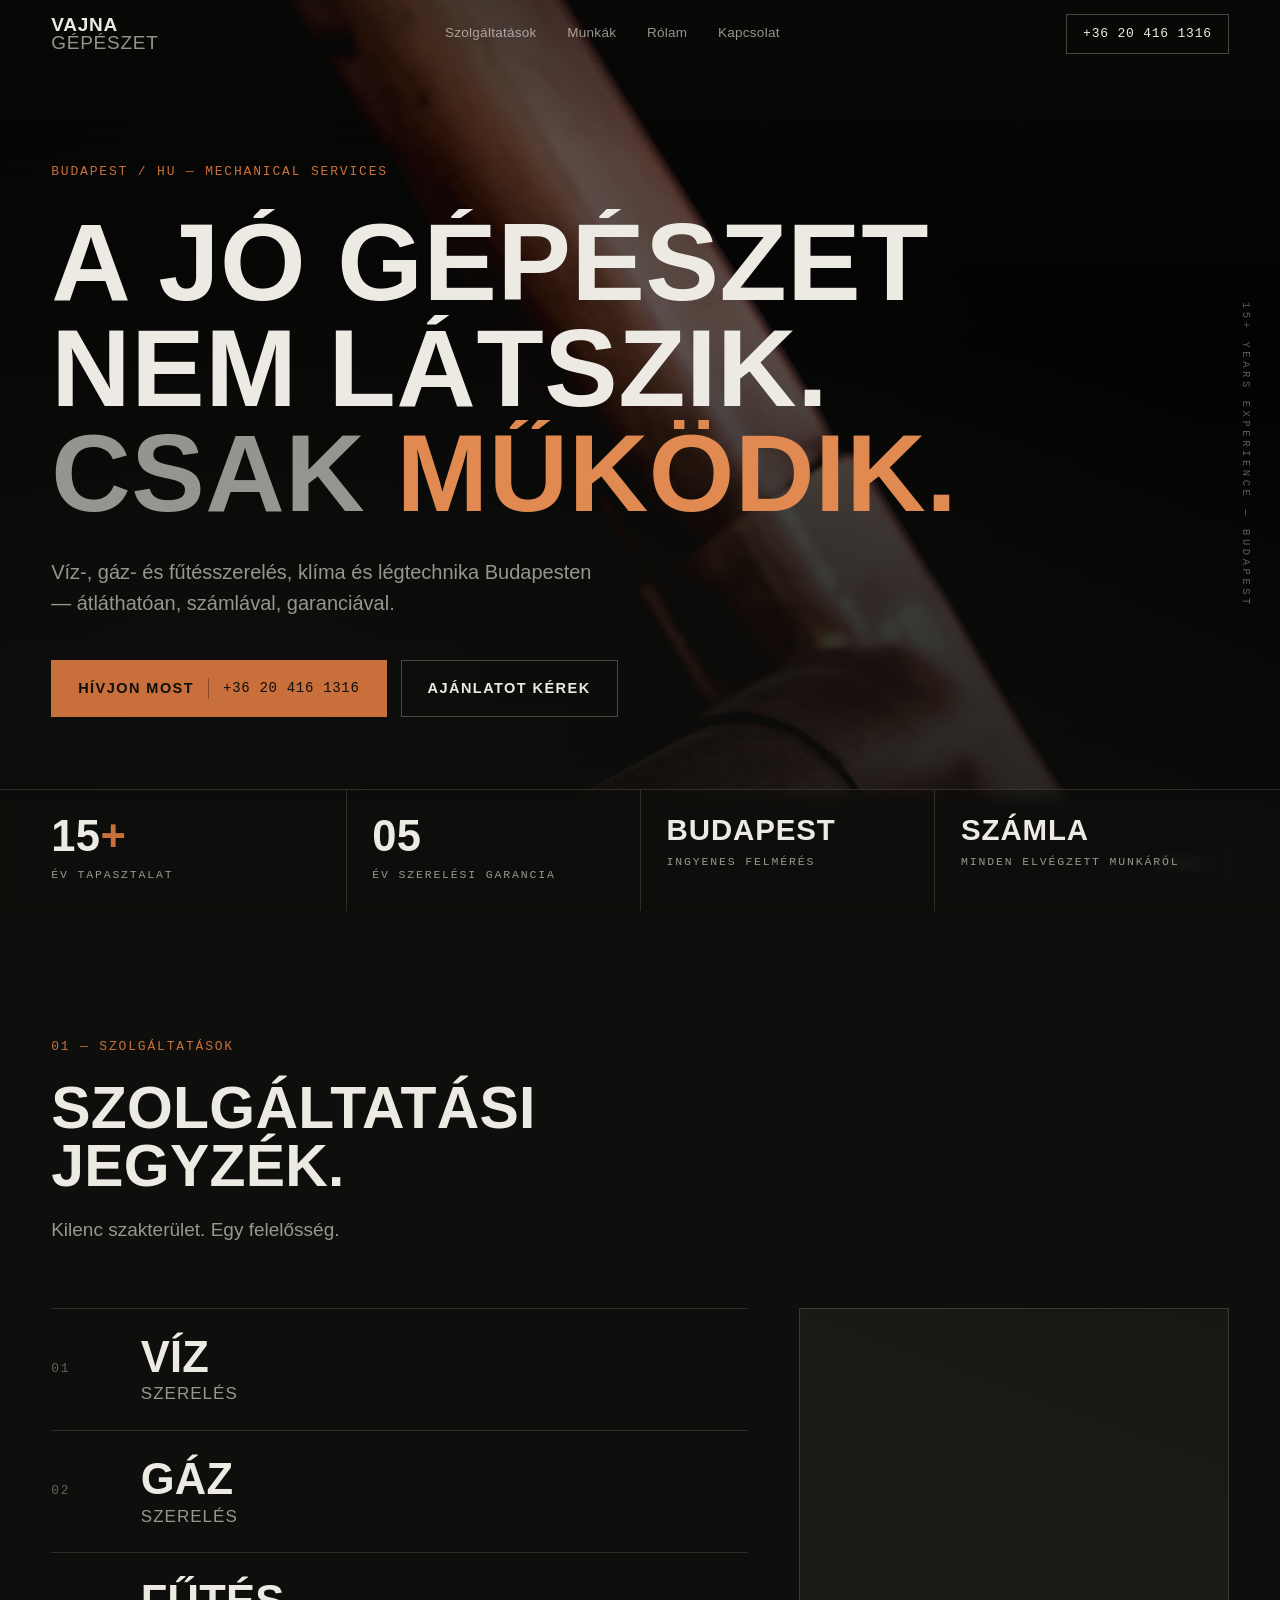
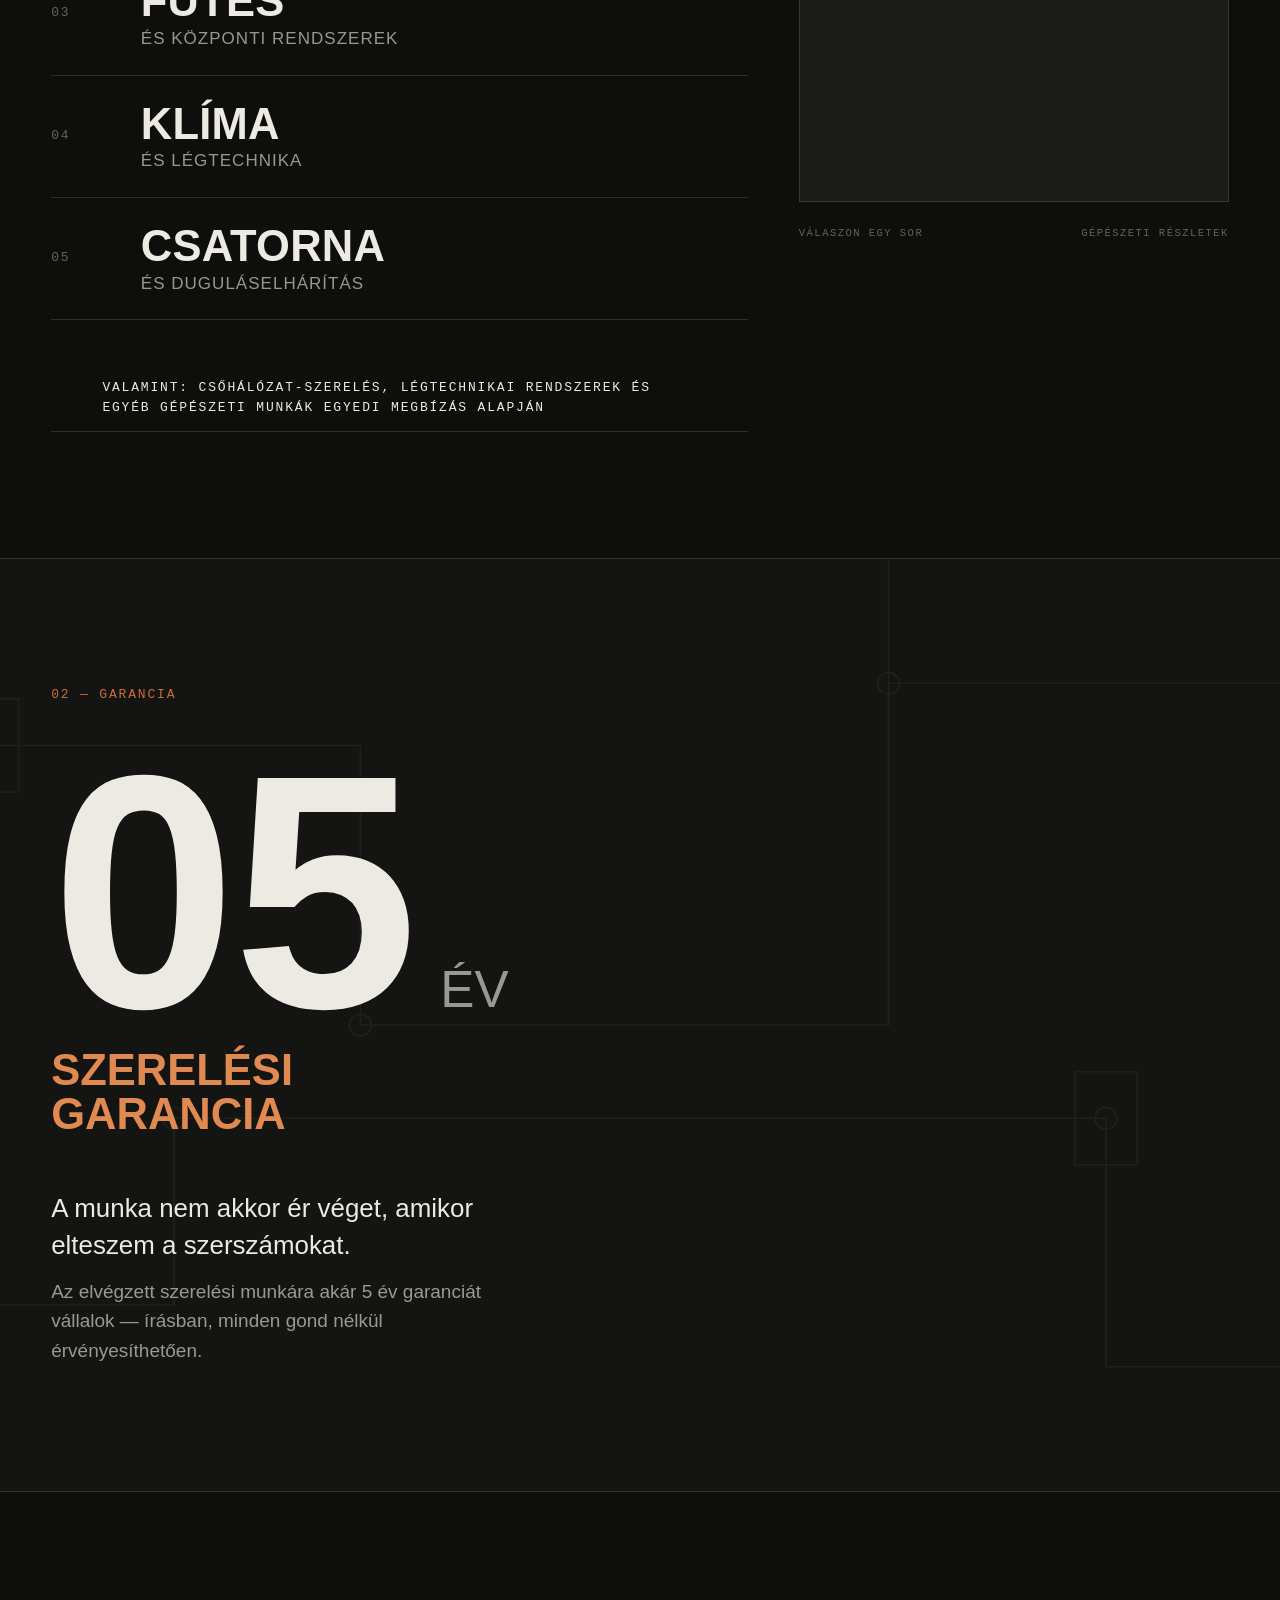
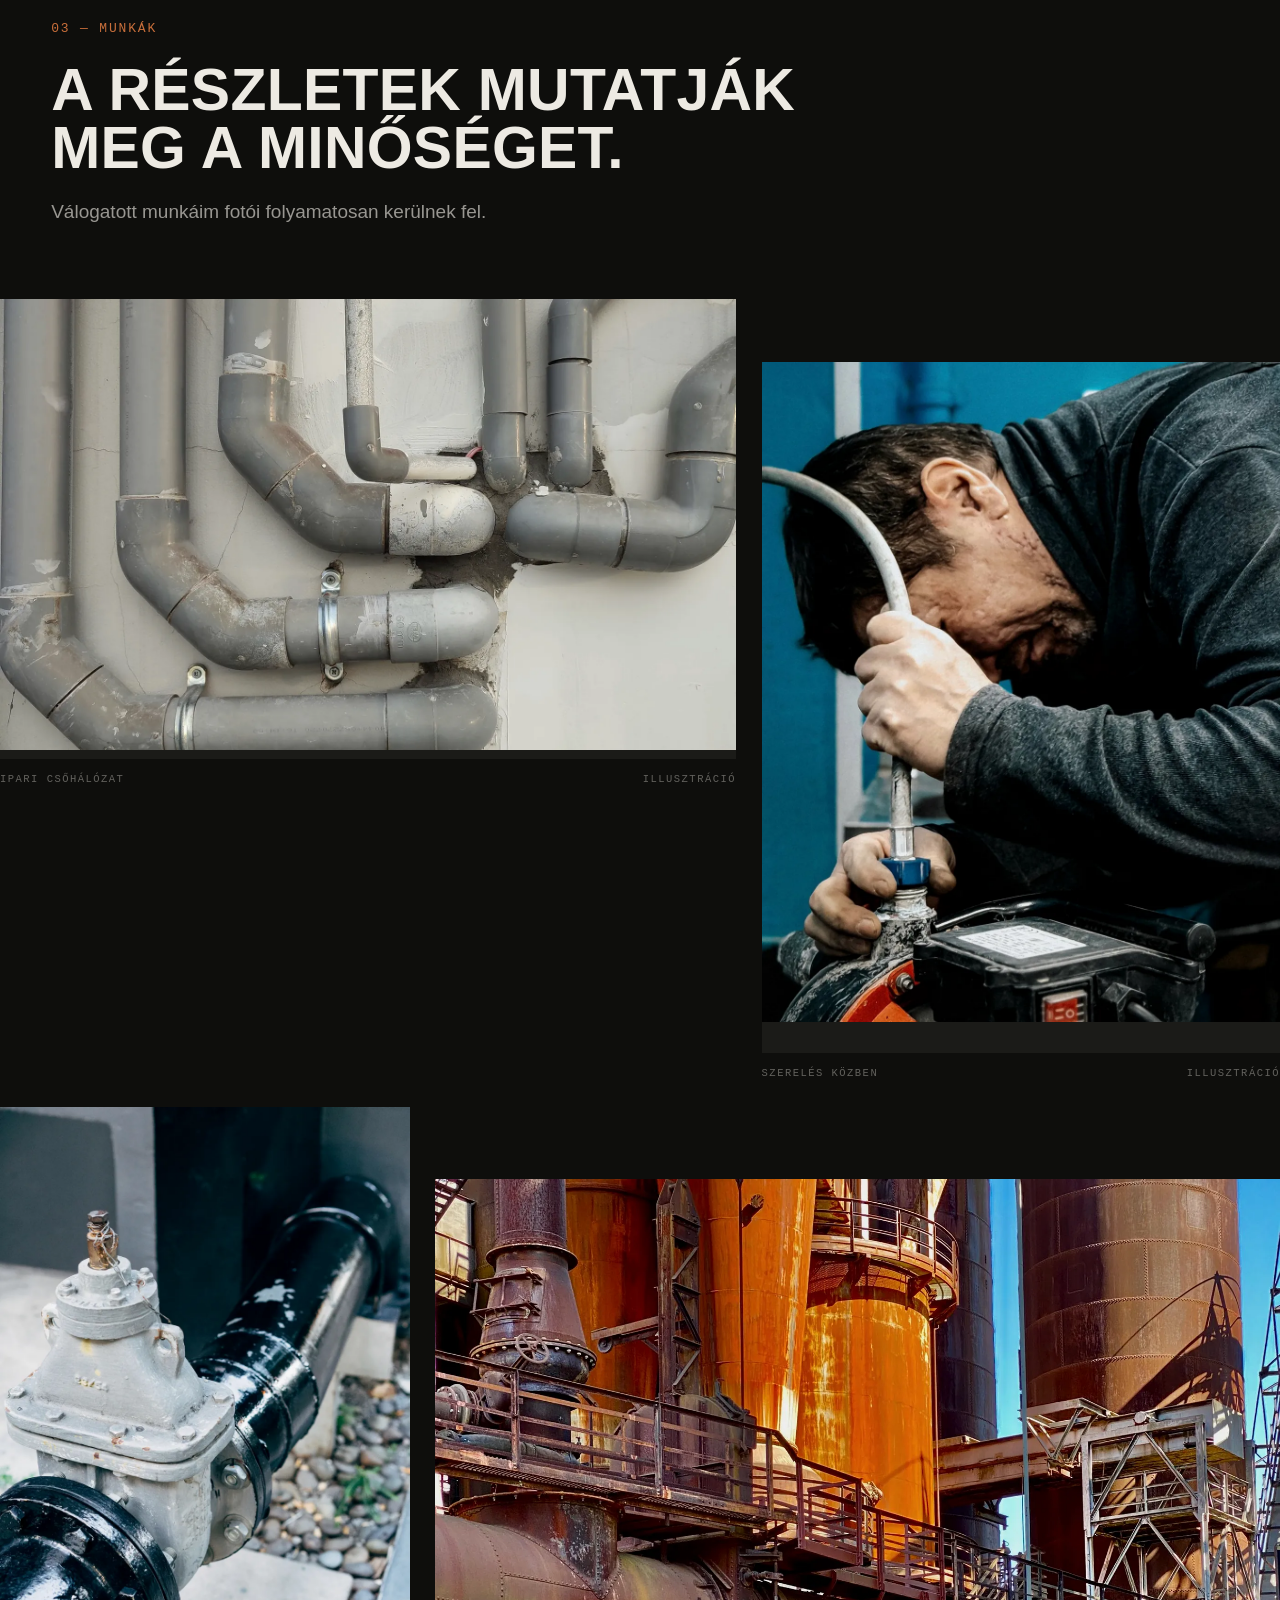
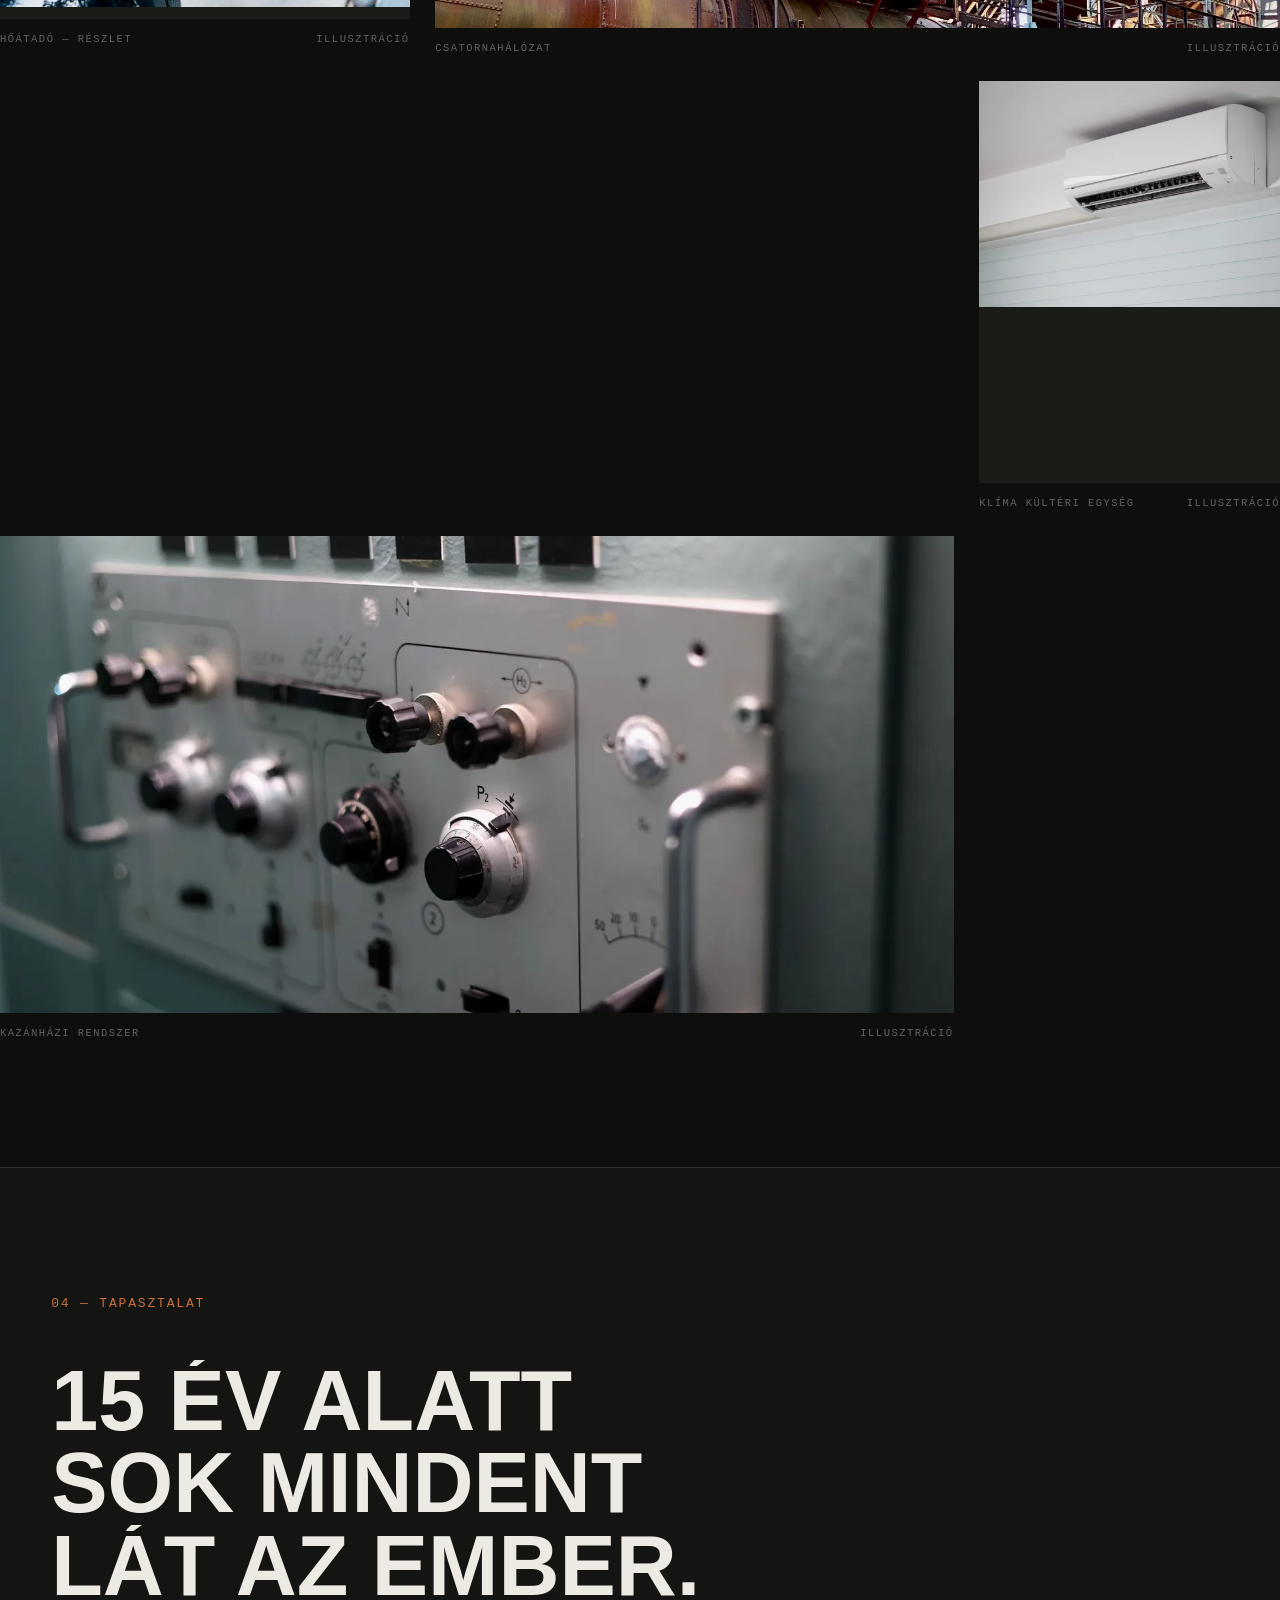
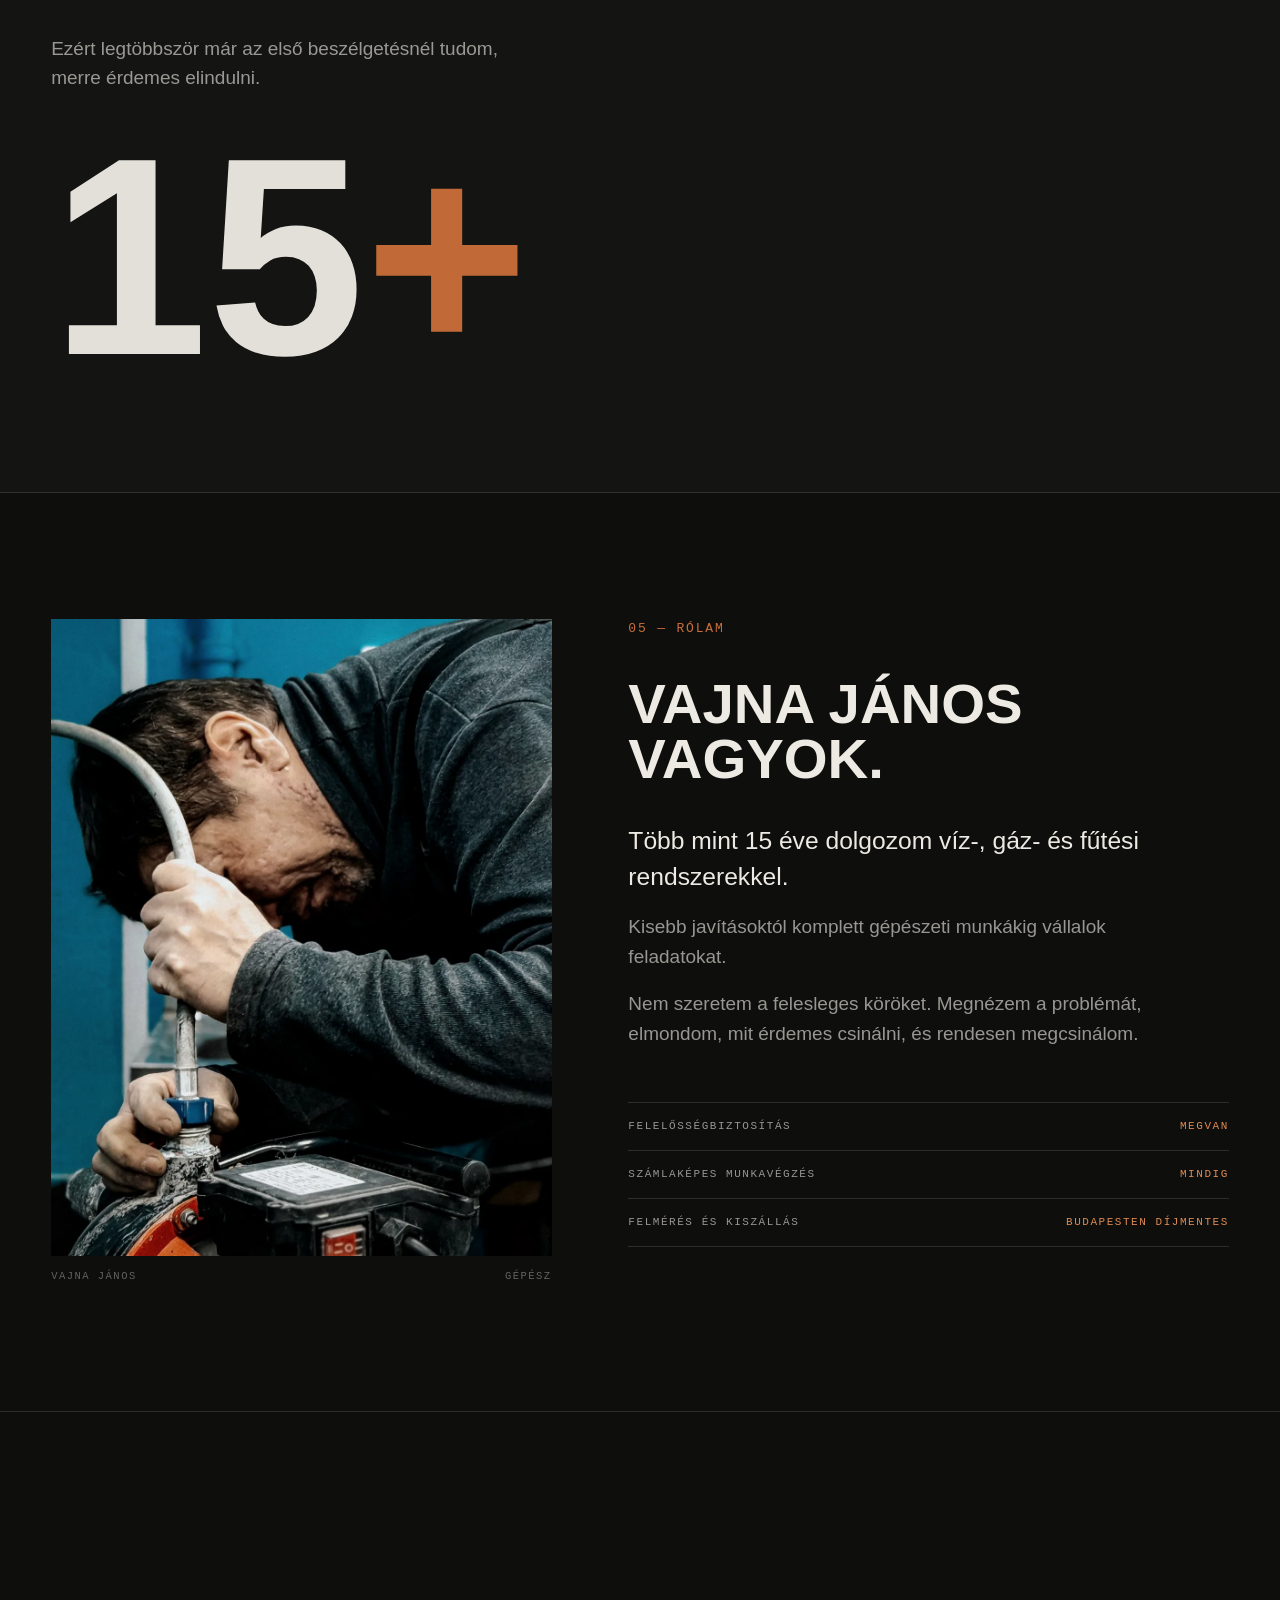
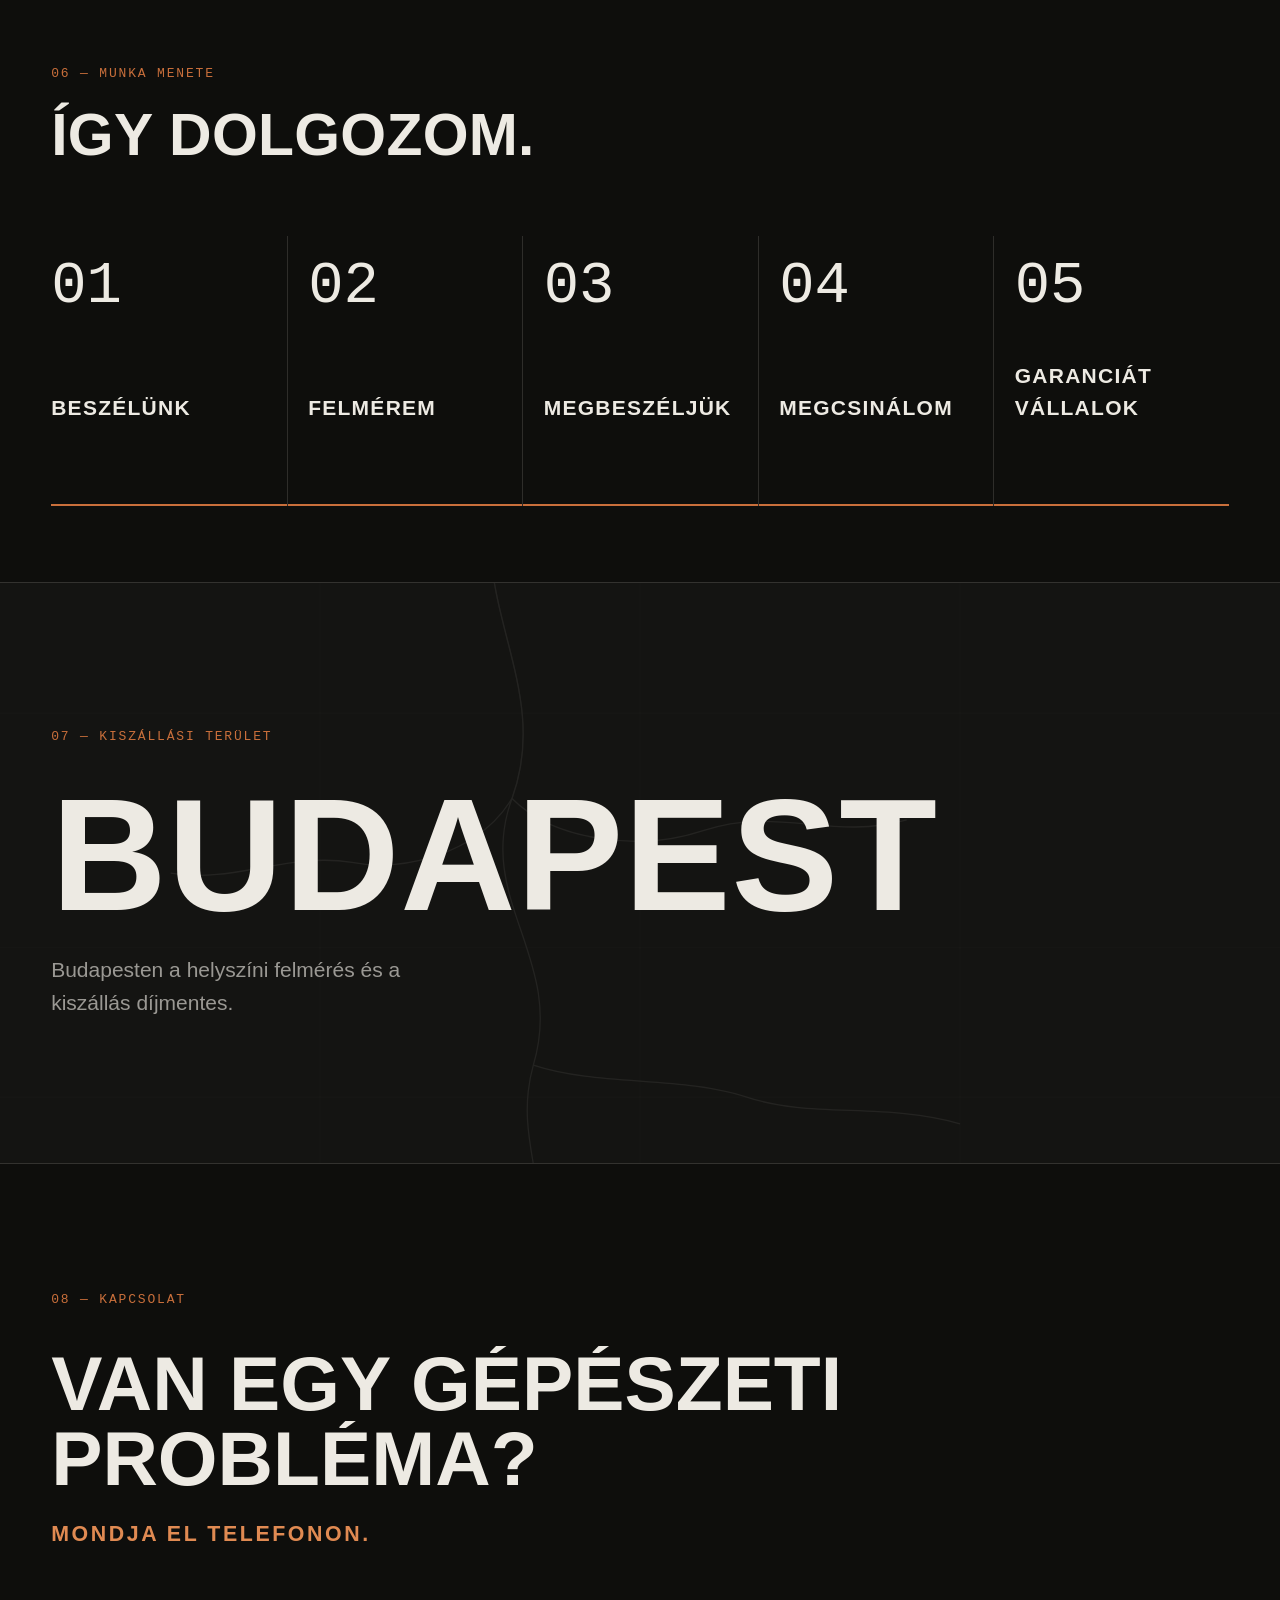
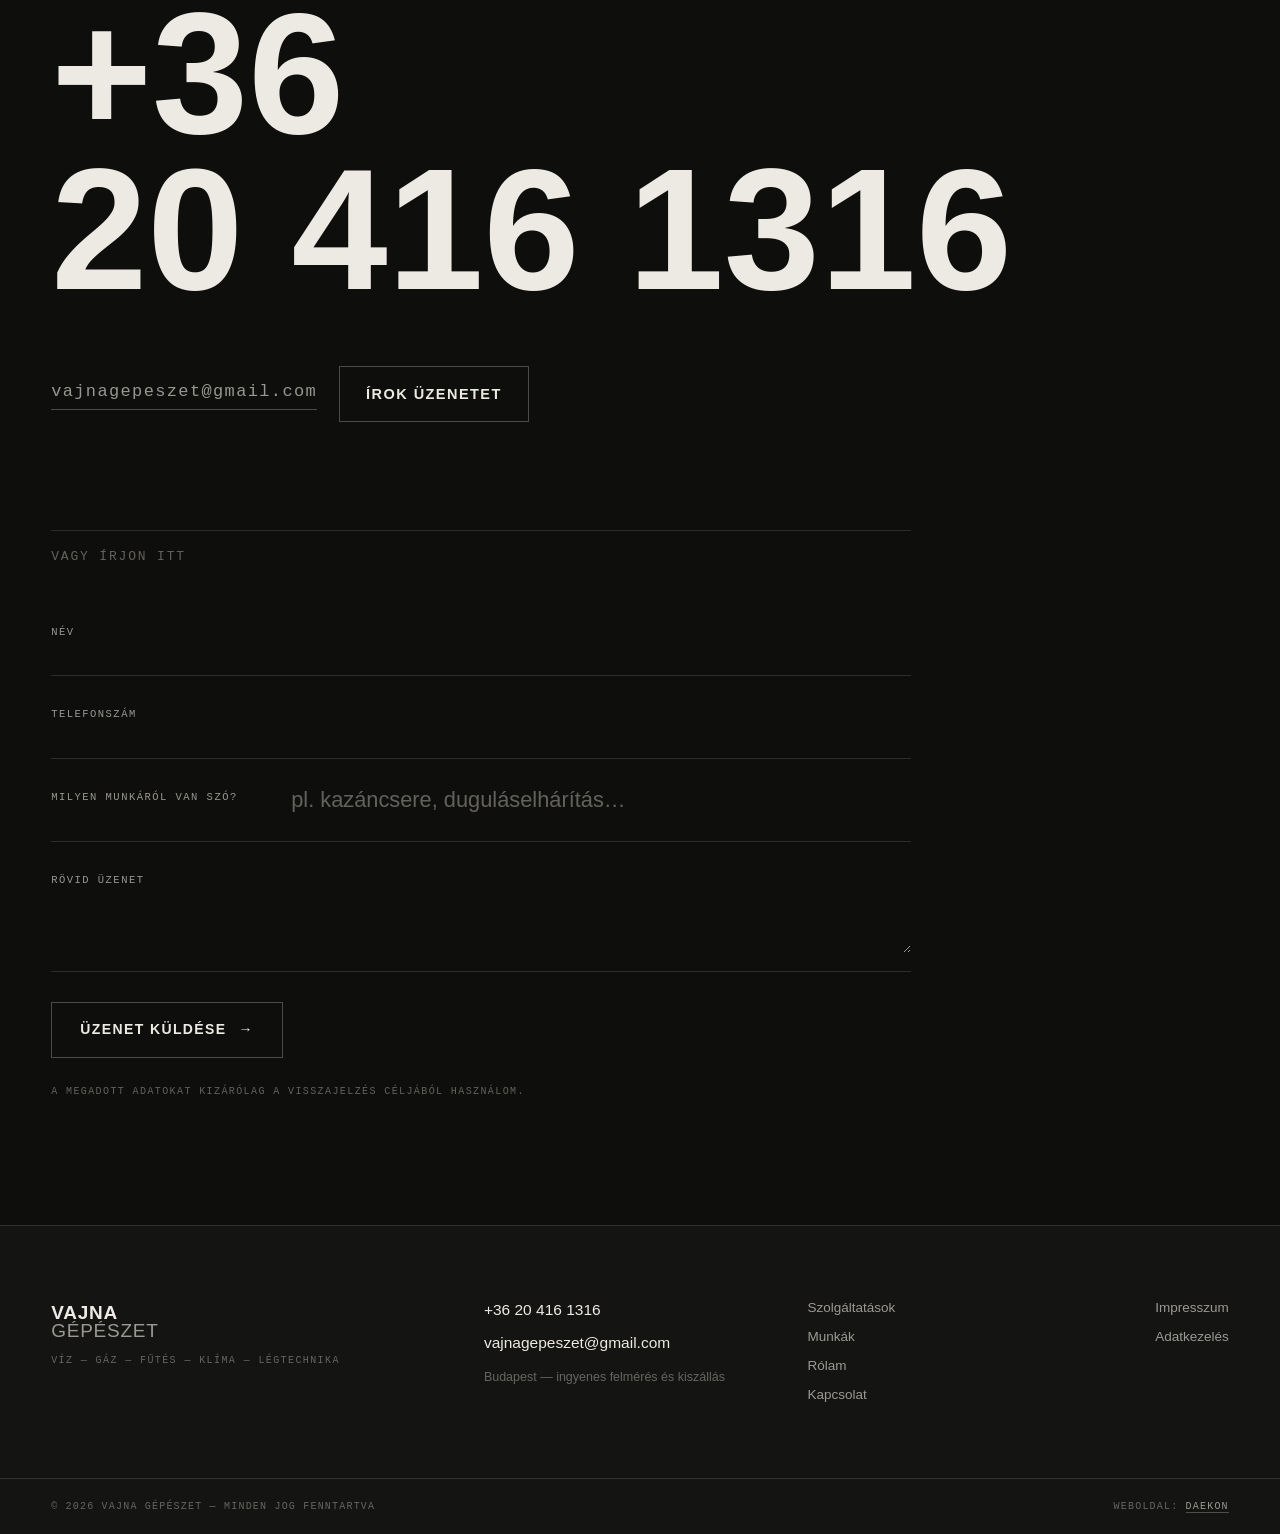
==== commit 2cf699fd: "Két oszlopos szolgáltatás-index (fix oldalsávval, átfedés nélkül), új képkészlet, rendezett galéria " ====
--- a/index.html
+++ b/index.html
@@ -117,55 +117,54 @@
     <p class="sec-note">Kilenc szakterület. Egy felelősség.</p>
   </div>
 
-  <div class="svc-stage" aria-hidden="true">
-    <div class="svc-stage-img" id="svcStage"></div>
-  </div>
-
-  <ul class="svc-index" id="svcIndex">
-    <li class="svc-row" data-img="assets/img/services/viz.webp" data-jpg="assets/img/services/viz.jpg">
-      <a href="#kapcsolat" class="wrap svc-in">
-        <span class="svc-no mono">01</span>
-        <span class="svc-name">VÍZ<em>SZERELÉS</em></span>
-        <span class="svc-desc">Víziközmű- és csatornahálózatok építése, cseréje, szerelvények, csaptelepek, berendezések beüzemelése.</span>
-        <span class="svc-arrow" aria-hidden="true">→</span>
-      </a>
-    </li>
-    <li class="svc-row" data-img="assets/img/services/gaz.webp" data-jpg="assets/img/services/gaz.jpg">
-      <a href="#kapcsolat" class="wrap svc-in">
-        <span class="svc-no mono">02</span>
-        <span class="svc-name">GÁZ<em>SZERELÉS</em></span>
-        <span class="svc-desc">Gázvezeték-hálózatok kiépítése és átalakítása, gázkészülék-csatlakoztatás, nyomáspróba és dokumentáció.</span>
-        <span class="svc-arrow" aria-hidden="true">→</span>
-      </a>
-    </li>
-    <li class="svc-row" data-img="assets/img/services/futes.webp" data-jpg="assets/img/services/futes.jpg">
-      <a href="#kapcsolat" class="wrap svc-in">
-        <span class="svc-no mono">03</span>
-        <span class="svc-name">FŰTÉS<em>ÉS KÖZPONTI RENDSZEREK</em></span>
-        <span class="svc-desc">Központi fűtési rendszerek tervezése és kiépítése, kazáncsere, radiátorok, szabályozás, keringetés.</span>
-        <span class="svc-arrow" aria-hidden="true">→</span>
-      </a>
-    </li>
-    <li class="svc-row" data-img="assets/img/services/klima.webp" data-jpg="assets/img/services/klima.jpg">
-      <a href="#kapcsolat" class="wrap svc-in">
-        <span class="svc-no mono">04</span>
-        <span class="svc-name">KLÍMA<em>ÉS LÉGTECHNIKA</em></span>
-        <span class="svc-desc">Split és hőlégfúvó rendszerek telepítése, hőszivattyúk, szellőzés és légtechnika szerelése.</span>
-        <span class="svc-arrow" aria-hidden="true">→</span>
-      </a>
-    </li>
-    <li class="svc-row" data-img="assets/img/services/csatorna.webp" data-jpg="assets/img/services/csatorna.jpg">
-      <a href="#kapcsolat" class="wrap svc-in">
-        <span class="svc-no mono">05</span>
-        <span class="svc-name">CSATORNA<em>ÉS DUGULÁSELHÁRÍTÁS</em></span>
-        <span class="svc-desc">Csatornahálózatok építése és javítása, duguláselhárítás, kamerás vizsgálat előkészítése, gyors hibaelhárítás.</span>
-        <span class="svc-arrow" aria-hidden="true">→</span>
-      </a>
-    </li>
-  </ul>
-
-  <div class="wrap svc-more">
-    <p class="mono">— VALAMINT: CSŐHÁLÓZAT-SZERELÉS, LÉGTECHNIKAI RENDSZEREK, EGYÉB GÉPÉSZETI MUNKÁK EGYEDI MEGBÍZÁS ALAPJÁN. A KÉPEK JELLEGÁBRÁZOLÓK — VALÓDI REFERENCIAFOTÓKKAL PÓTLÓDJAK.</p>
+  <div class="wrap svc-cols">
+    <ul class="svc-index" id="svcIndex">
+      <li class="svc-row" data-img="assets/img/services/viz.webp" data-jpg="assets/img/services/viz.jpg">
+        <a href="#kapcsolat" class="svc-in">
+          <span class="svc-no mono">01</span>
+          <span class="svc-name">VÍZ<em>SZERELÉS</em></span>
+          <span class="svc-arrow" aria-hidden="true">→</span>
+        </a>
+      </li>
+      <li class="svc-row" data-img="assets/img/services/gaz.webp" data-jpg="assets/img/services/gaz.jpg">
+        <a href="#kapcsolat" class="svc-in">
+          <span class="svc-no mono">02</span>
+          <span class="svc-name">GÁZ<em>SZERELÉS</em></span>
+          <span class="svc-arrow" aria-hidden="true">→</span>
+        </a>
+      </li>
+      <li class="svc-row" data-img="assets/img/services/futes.webp" data-jpg="assets/img/services/futes.jpg">
+        <a href="#kapcsolat" class="svc-in">
+          <span class="svc-no mono">03</span>
+          <span class="svc-name">FŰTÉS<em>ÉS KÖZPONTI RENDSZEREK</em></span>
+          <span class="svc-arrow" aria-hidden="true">→</span>
+        </a>
+      </li>
+      <li class="svc-row" data-img="assets/img/services/klima.webp" data-jpg="assets/img/services/klima.jpg">
+        <a href="#kapcsolat" class="svc-in">
+          <span class="svc-no mono">04</span>
+          <span class="svc-name">KLÍMA<em>ÉS LÉGTECHNIKA</em></span>
+          <span class="svc-arrow" aria-hidden="true">→</span>
+        </a>
+      </li>
+      <li class="svc-row" data-img="assets/img/services/csatorna.webp" data-jpg="assets/img/services/csatorna.jpg">
+        <a href="#kapcsolat" class="svc-in">
+          <span class="svc-no mono">05</span>
+          <span class="svc-name">CSATORNA<em>ÉS DUGULÁSELHÁRÍTÁS</em></span>
+          <span class="svc-arrow" aria-hidden="true">→</span>
+        </a>
+      </li>
+      <li class="svc-row svc-row-note">
+        <p class="svc-more mono">VALAMINT: CSŐHÁLÓZAT-SZERELÉS, LÉGTECHNIKAI RENDSZEREK ÉS EGYÉB GÉPÉSZETI MUNKÁK EGYEDI MEGBÍZÁS ALAPJÁN</p>
+      </li>
+    </ul>
+
+    <div class="svc-stage-col">
+      <div class="svc-stage" aria-hidden="true">
+        <div class="svc-stage-img" id="svcStage"></div>
+      </div>
+      <p class="svc-stage-cap mono"><span id="svcStageCap">VÁLASZON EGY SOR</span><span>GÉPÉSZETI RÉSZLETEK</span></p>
+    </div>
   </div>
 </section>
 
@@ -202,17 +201,17 @@
   <div class="wrap sec-head">
     <p class="sec-tag mono">03 — MUNKÁK</p>
     <h2 class="sec-title">A RÉSZLETEK MUTATJÁK<br>MEG A MINŐSÉGET.</h2>
-    <p class="sec-note">Válogatott munkáim fotói folyamatosan kerülnek fel — addig a jelleg képek mutatják a szemléletet.</p>
+    <p class="sec-note">Válogatott munkáim fotói folyamatosan kerülnek fel.</p>
   </div>
 
   <div class="works-grid">
     <figure class="wk wk-a">
       <div class="wk-media"><picture><source srcset="assets/img/work/w1.webp" type="image/webp"><img src="assets/img/work/w1.jpg" alt="Csővezeték-rendszer részlete" loading="lazy" decoding="async"></picture></div>
-      <figcaption class="mono"><span>IPARI CSŐHÁLÓZAT — JELLEGKÉP</span><span>ILLUSZTRÁCIÓ</span></figcaption>
+      <figcaption class="mono"><span>IPARI CSŐHÁLÓZAT</span><span>ILLUSZTRÁCIÓ</span></figcaption>
     </figure>
     <figure class="wk wk-b">
       <div class="wk-media"><picture><source srcset="assets/img/portre.webp" type="image/webp"><img src="assets/img/portre.jpg" alt="Munka közbeni részlet" loading="lazy" decoding="async"></picture></div>
-      <figcaption class="mono"><span>KÉZMŰVES MUNKA — SZERELÉS KÖZBEN</span><span>ILLUSZTRÁCIÓ</span></figcaption>
+      <figcaption class="mono"><span>SZERELÉS KÖZBEN</span><span>ILLUSZTRÁCIÓ</span></figcaption>
     </figure>
     <figure class="wk wk-c">
       <div class="wk-media"><picture><source srcset="assets/img/work/w3.webp" type="image/webp"><img src="assets/img/work/w3.jpg" alt="Radiátor részlet" loading="lazy" decoding="async"></picture></div>
@@ -220,17 +219,15 @@
     </figure>
     <figure class="wk wk-d">
       <div class="wk-media"><picture><source srcset="assets/img/work/w4.webp" type="image/webp"><img src="assets/img/work/w4.jpg" alt="Csatorna- és vízvezeték-rendszer" loading="lazy" decoding="async"></picture></div>
-      <figcaption class="mono"><span>CSATORNAHÁLÓZAT — NYOMVONAL</span><span>ILLUSZTRÁCIÓ</span></figcaption>
+      <figcaption class="mono"><span>CSATORNAHÁLÓZAT</span><span>ILLUSZTRÁCIÓ</span></figcaption>
     </figure>
     <figure class="wk wk-f">
-      <div class="wk-media"><picture><source srcset="assets/img/hero.webp" type="image/webp"><img src="assets/img/hero.jpg" alt="Rézcsövek anyagjellege" loading="lazy" decoding="async"></picture></div>
-      <figcaption class="mono"><span>RÉZ — ANYAGJELLEG</span><span>ILLUSZTRÁCIÓ</span></figcaption>
+      <div class="wk-media"><picture><source srcset="assets/img/services/klima.webp" type="image/webp"><img src="assets/img/services/klima.jpg" alt="Klíma kültéri egység" loading="lazy" decoding="async"></picture></div>
+      <figcaption class="mono"><span>KLÍMA KÜLTÉRI EGYSÉG</span><span>ILLUSZTRÁCIÓ</span></figcaption>
     </figure>
     <figure class="wk wk-e">
-      <div class="wk-media wk-slot">
-        <span class="wk-slot-tag mono">REFERENCIAFOTÓ HELYE</span>
-      </div>
-      <figcaption class="mono"><span>KÖZPONTI FŰTÉS — KAZÁNHÁZ</span><span>—</span></figcaption>
+      <div class="wk-media"><picture><source srcset="assets/img/work/w5.webp" type="image/webp"><img src="assets/img/work/w5.jpg" alt="Kazánház" loading="lazy" decoding="async"></picture></div>
+      <figcaption class="mono"><span>KAZÁNHÁZI RENDSZER</span><span>ILLUSZTRÁCIÓ</span></figcaption>
     </figure>
   </div>
 </section>
--- a/assets/css/style.css
+++ b/assets/css/style.css
@@ -322,66 +322,69 @@
 .sec-note { margin: 20px 0 0; max-width: 520px; color: var(--paper-dim); }
 
 /* ============================================================
-   SZOLGÁLTATÁSOK — editorial index
+   SZOLGÁLTATÁSOK — két oszlop: lista + fix oldalsáv (nincs átfedés)
    ============================================================ */
 .services { position: relative; }
+.svc-cols {
+  display: grid; grid-template-columns: minmax(0, 1fr) minmax(300px, 430px);
+  gap: clamp(28px, 4vw, 72px);
+  margin-top: clamp(40px, 7vh, 90px);
+  align-items: start;
+}
+.svc-stage-col { position: sticky; top: 108px; }
 .svc-stage {
-  position: absolute; right: max(var(--gutter), 4vw); top: 0; bottom: 0;
-  width: min(30vw, 460px); z-index: 0; pointer-events: none;
-}
-.svc-stage-img {
-  position: sticky; top: 22vh; aspect-ratio: 4 / 3.4; overflow: clip;
-  opacity: 0; transform: translateY(10px) scale(.985);
-  transition: opacity .6s var(--ease), transform .6s var(--ease);
-  border: 1px solid var(--line);
-}
-.svc-stage-img.on { opacity: 1; transform: none; }
+  position: relative; aspect-ratio: 4 / 4.6; overflow: clip;
+  border: 1px solid var(--line); background: var(--ink-3);
+}
+.svc-stage-img { position: absolute; inset: 0; }
+.svc-stage-img.on { opacity: 1; }
 .svc-stage-img::before {
   content: ""; position: absolute; inset: 0; z-index: 1;
-  background: linear-gradient(200deg, rgba(14,14,12,.32), rgba(14,14,12,0) 42%);
+  background: linear-gradient(200deg, rgba(14,14,12,.35), rgba(14,14,12,0) 45%);
 }
 .svc-stage-img .im {
   position: absolute; inset: 0; background-size: cover; background-position: center;
-  opacity: 0; transition: opacity .55s var(--ease); transform: scale(1.04);
-}
-.svc-stage-img .im.on { opacity: 1; transform: scale(1); transition: opacity .55s var(--ease), transform 1.4s var(--ease); }
-
-.svc-index { list-style: none; margin: clamp(40px, 7vh, 90px) 0 0; padding: 0; position: relative; z-index: 1; }
+  opacity: 0; transition: opacity .55s var(--ease); transform: scale(1.05);
+}
+.svc-stage-img .im.on { opacity: 1; transform: scale(1); transition: opacity .55s var(--ease), transform 1.5s var(--ease); }
+.svc-stage-cap {
+  display: flex; justify-content: space-between; gap: 12px;
+  padding-top: 12px; color: var(--paper-faint);
+  font-size: 10.5px; letter-spacing: .14em;
+}
+.svc-stage-cap .cap-on { color: var(--copper-bright); }
+
+.svc-index { list-style: none; margin: 0; padding: 0; position: relative; z-index: 1; }
 .svc-row { border-top: 1px solid var(--line); }
 .svc-row:last-child { border-bottom: 1px solid var(--line); }
 .svc-in {
-  display: grid; grid-template-columns: 90px 1fr minmax(0, 340px) 40px;
-  align-items: baseline; gap: clamp(16px, 3vw, 48px);
-  padding-block: clamp(22px, 3.6vh, 40px);
+  display: grid; grid-template-columns: 64px 1fr 36px;
+  align-items: baseline; gap: clamp(14px, 2vw, 30px);
+  padding-block: clamp(20px, 3vh, 34px);
   transition: background .4s var(--ease);
-  position: relative; z-index: 2;
-}
+}
+.svc-in > * { min-width: 0; }
 .svc-no { color: var(--paper-faint); font-size: 13px; transition: color .3s var(--ease); }
 .svc-name {
   font-weight: 780; font-stretch: 78%; line-height: .98;
-  font-size: clamp(30px, 4.4vw, 66px); letter-spacing: .005em;
+  font-size: clamp(30px, 3.4vw, 56px); letter-spacing: .005em;
   display: flex; flex-direction: column;
   transition: transform .5s var(--ease), color .3s var(--ease);
+  overflow-wrap: anywhere;
 }
 .svc-name em {
   font-style: normal; font-weight: 480; font-stretch: 88%;
-  font-size: clamp(13px, 1vw + 6px, 18px); letter-spacing: .06em;
+  font-size: clamp(13px, .9vw + 6px, 17px); letter-spacing: .06em;
   color: var(--paper-dim); margin-top: 8px;
 }
-.svc-desc {
-  color: var(--paper-dim); font-size: 14.5px; line-height: 1.55;
-  opacity: .55; transform: translateY(4px);
-  transition: opacity .4s var(--ease), transform .4s var(--ease);
-}
 .svc-arrow {
-  justify-self: end; font-size: 22px; color: var(--paper-faint);
-  transform: translateX(-8px); opacity: 0; transition: all .4s var(--ease);
+  justify-self: end; font-size: 20px; color: var(--paper-faint);
+  transform: translateX(-6px); opacity: 0; transition: all .4s var(--ease);
 }
 @media (hover: hover) {
-  .svc-row:hover { background: rgba(237, 234, 227, .028); }
+  .svc-row:hover { background: rgba(237, 234, 227, .03); }
   .svc-row:hover .svc-no { color: var(--copper); }
-  .svc-row:hover .svc-name { transform: translateX(14px); }
-  .svc-row:hover .svc-desc { opacity: 1; transform: none; }
+  .svc-row:hover .svc-name { transform: translateX(10px); }
   .svc-row:hover .svc-arrow { opacity: 1; transform: none; color: var(--copper); }
 }
 .svc-more { padding: clamp(28px, 5vh, 56px) var(--gutter) 0; }
@@ -396,6 +399,7 @@
   border-block: 1px solid var(--line);
   background: var(--ink-2);
 }
+.warranty, .bp { contain: paint; }
 .warrant-bg {
   position: absolute; inset: 0; color: var(--paper);
   opacity: .05; display: flex; align-items: center;
@@ -432,24 +436,24 @@
 .wk { margin: 0; }
 .wk-media { overflow: clip; position: relative; background: var(--ink-3); }
 .wk-media img { width: 100%; height: 100%; object-fit: cover; transition: transform 1.4s var(--ease); }
-@media (hover: hover) { .wk:hover .wk-media img { transform: scale(1.035); } }
+@media (hover: hover) { .wk:hover .wk-media img { transform: scale(1.03); } }
 .wk figcaption {
   display: flex; justify-content: space-between; gap: 12px;
   padding-top: 12px; color: var(--paper-faint);
   font-size: 10.5px; letter-spacing: .14em;
 }
-.wk-a { grid-column: 1 / 9; }
-.wk-a .wk-media { aspect-ratio: 16 / 9.6; }
-.wk-b { grid-column: 9 / 13; margin-top: clamp(40px, 9vh, 120px); }
-.wk-b .wk-media { aspect-ratio: 4 / 5; }
-.wk-c { grid-column: 1 / 5; margin-top: clamp(10px, 2vh, 28px); }
+.wk-a { grid-column: 1 / 8; }
+.wk-a .wk-media { aspect-ratio: 16 / 10; }
+.wk-b { grid-column: 8 / 13; margin-top: clamp(36px, 7vh, 96px); }
+.wk-b .wk-media { aspect-ratio: 3 / 4; }
+.wk-c { grid-column: 1 / 5; }
 .wk-c .wk-media { aspect-ratio: 4 / 5; }
-.wk-d { grid-column: 5 / 13; margin-top: clamp(56px, 12vh, 150px); }
-.wk-d .wk-media { aspect-ratio: 16 / 8; }
-.wk-e { grid-column: 3 / 11; margin-top: clamp(10px, 2vh, 28px); }
-.wk-e .wk-media { aspect-ratio: 16 / 7; }
-.wk-f { grid-column: 1 / 6; margin-top: clamp(10px, 2vh, 28px); }
-.wk-f .wk-media { aspect-ratio: 4 / 5; }
+.wk-d { grid-column: 5 / 13; margin-top: clamp(40px, 8vh, 110px); }
+.wk-d .wk-media { aspect-ratio: 16 / 8.5; }
+.wk-e { grid-column: 1 / 10; }
+.wk-e .wk-media { aspect-ratio: 16 / 8; }
+.wk-f { grid-column: 10 / 13; align-self: end; }
+.wk-f .wk-media { aspect-ratio: 3 / 4; }
 .wk-slot { display: flex; align-items: center; justify-content: center; border: 1px dashed var(--line-strong); }
 .wk-slot-tag { color: var(--paper-faint); }
 
@@ -539,7 +543,7 @@
 /* ============================================================
    BUDAPEST
    ============================================================ */
-.bp { position: relative; overflow: clip; border-block: 1px solid var(--line); background: var(--ink-2); }
+.bp { position: relative; overflow: clip; border-block: 1px solid var(--line); background: var(--ink-2); contain: paint; }
 .bp-map { position: absolute; inset: 0; color: var(--paper); opacity: .07; }
 .bp-map svg { width: 100%; height: 100%; }
 .bp-in { position: relative; padding-block: clamp(100px, 16vh, 190px); }
@@ -655,9 +659,13 @@
    RESZPONZÍV
    ============================================================ */
 @media (max-width: 1100px) {
-  .svc-stage { display: none; }
-  .svc-in { grid-template-columns: 64px 1fr 40px; }
-  .svc-desc { grid-column: 2; grid-row: 2; opacity: 1; transform: none; margin-top: 4px; }
+  .svc-cols { grid-template-columns: 1fr; }
+  .svc-stage-col { position: static; max-width: 560px; order: 2; margin-top: 34px; }
+  .svc-stage { aspect-ratio: 4 / 3; }
+  .svc-index { order: 1; }
+  .svc-more { order: 3; }
+  .svc-in { grid-template-columns: 44px 1fr 30px; }
+  .svc-desc { grid-column: 2; grid-row: 2; margin-top: 6px; }
   .svc-arrow { grid-row: 1; }
 }
 @media (max-width: 900px) {
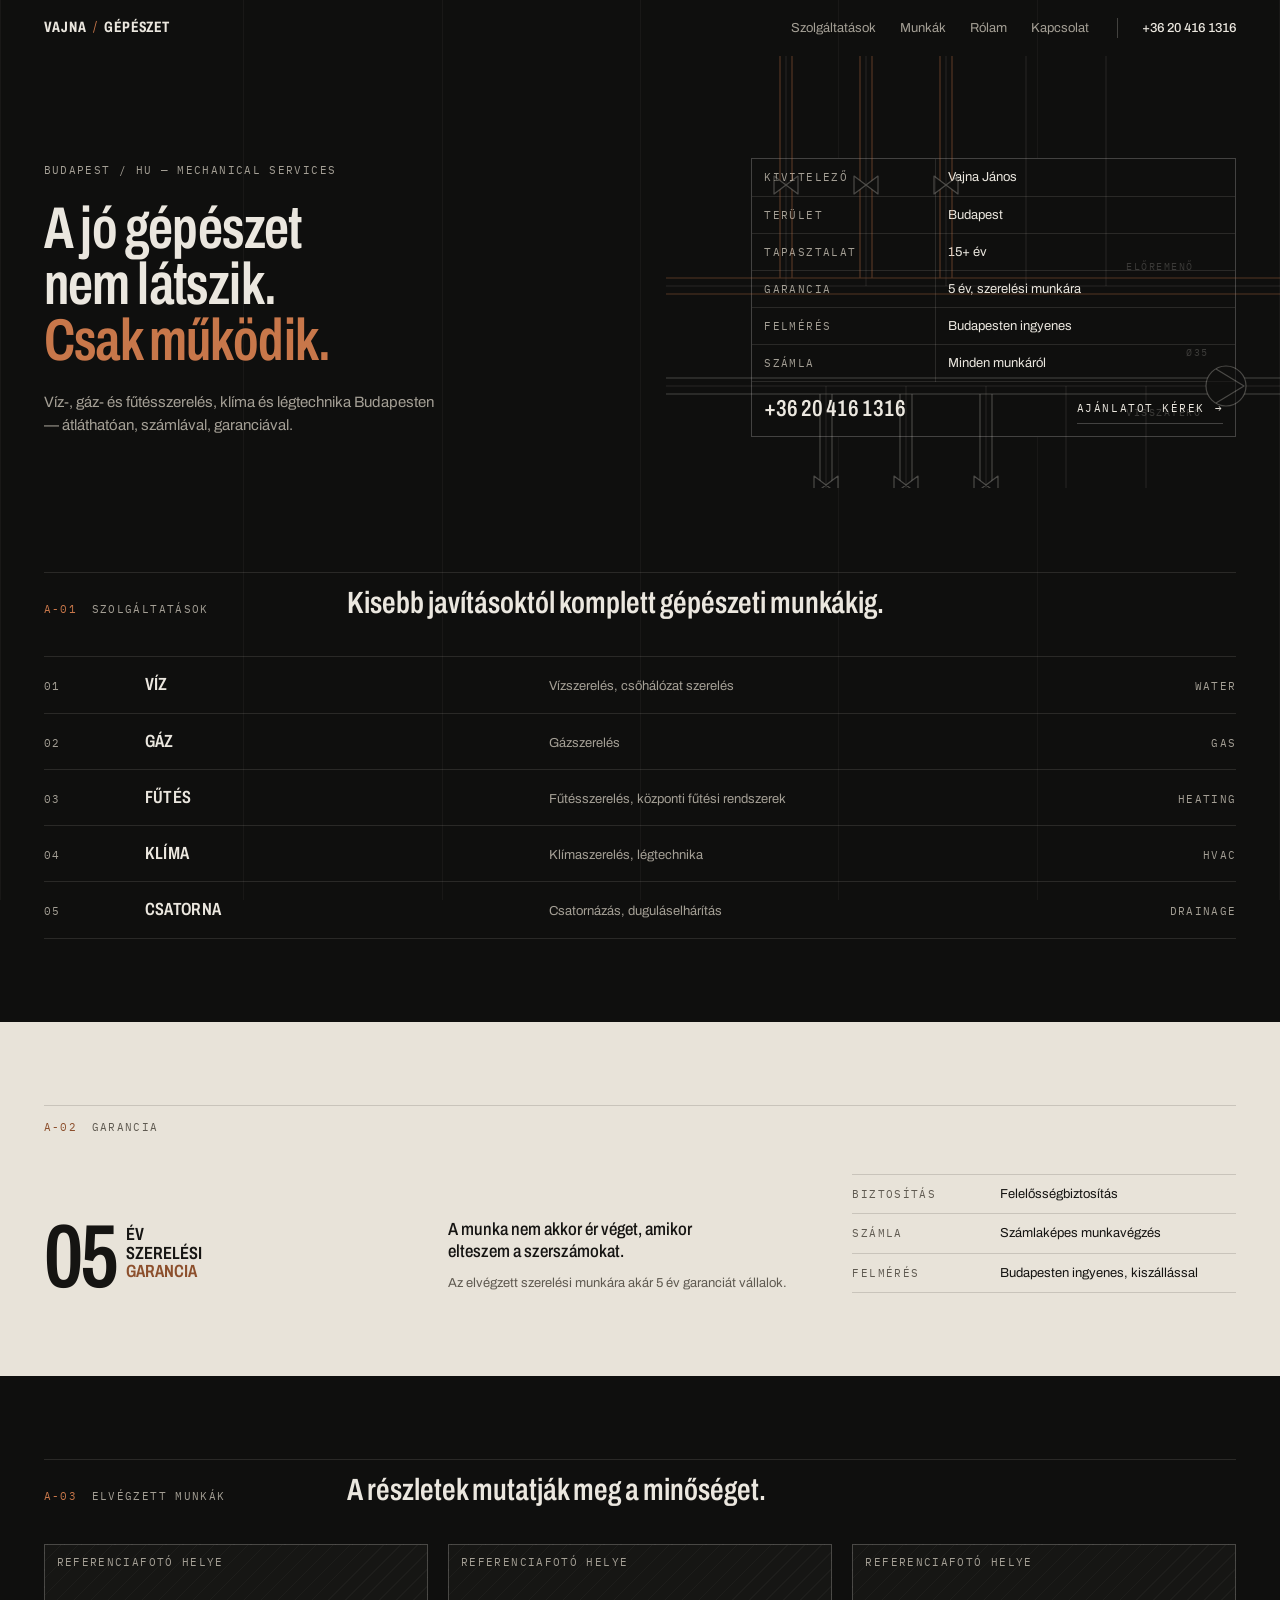
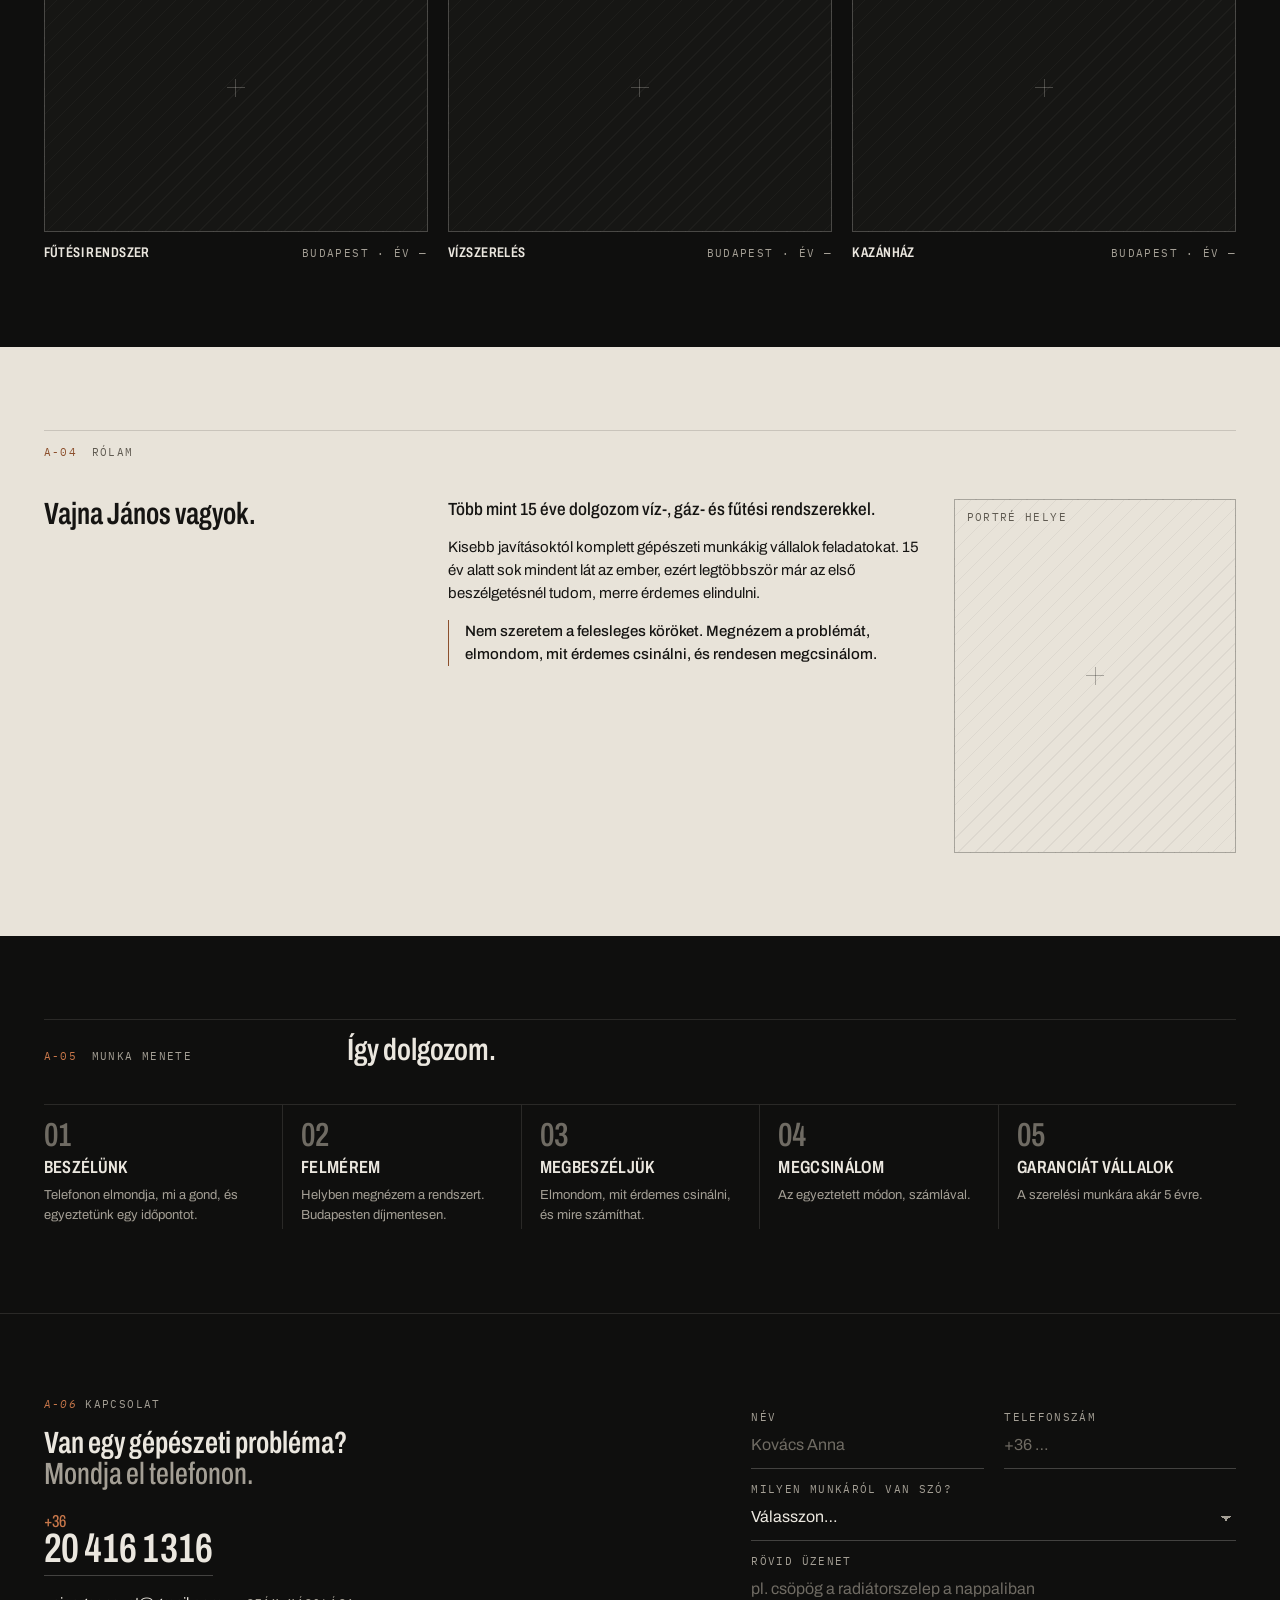
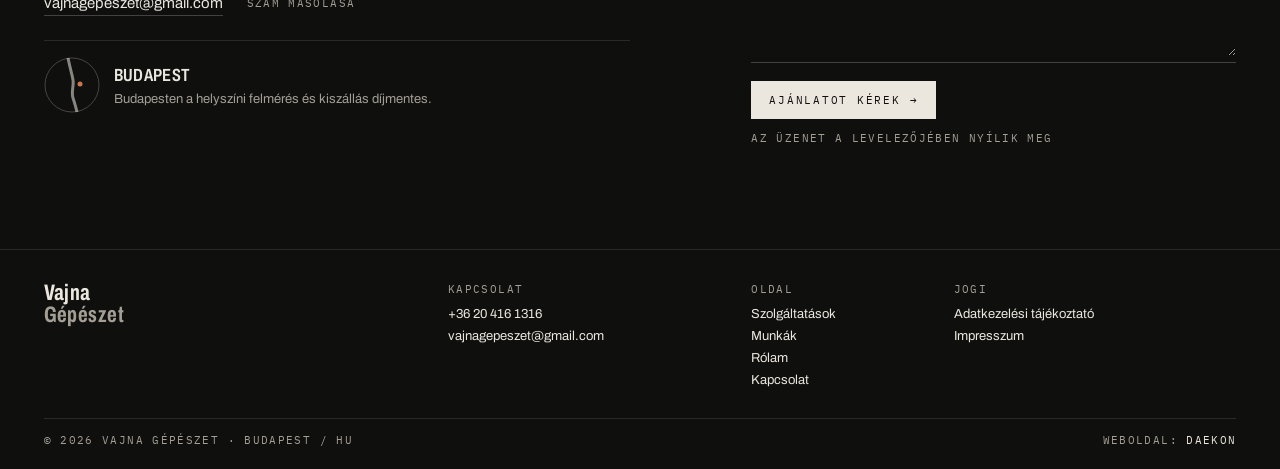
==== commit bbb1d081: "Teljesen új, kompakt weboldal (v2) A korábbi oldal minden fájlja (képek, fontok, CSS, JS, jogi oldal" ====
--- a/index.html
+++ b/index.html
@@ -2,391 +2,242 @@
 <html lang="hu">
 <head>
 <meta charset="utf-8">
-<meta name="viewport" content="width=device-width, initial-scale=1">
-<title>Vajna Gépészet — Víz-, gáz- és fűtésszerelés Budapesten</title>
-<meta name="description" content="Víz-, gáz- és fűtésszerelés, klíma és légtechnika Budapesten. 15+ év tapasztalat, 5 év szerelési garancia, számlás munkavégzés, ingyenes felmérés.">
-<meta name="theme-color" content="#0e0e0c">
-<meta property="og:title" content="Vajna Gépészet — Precízen megépítve. Évekre.">
-<meta property="og:description" content="Víz-, gáz- és fűtésszerelés, klíma és légtechnika Budapesten — 15+ év tapasztalattal, 5 év szerelési garanciával.">
+<meta name="viewport" content="width=device-width, initial-scale=1, viewport-fit=cover">
+<title>Vajna Gépészet — víz-, gáz- és fűtésszerelés Budapesten</title>
+<meta name="description" content="Víz-, gáz- és fűtésszerelés, klíma és légtechnika Budapesten. 15+ év tapasztalat, 5 év szerelési garancia, számlaképes munkavégzés, ingyenes budapesti felmérés.">
+<meta name="theme-color" content="#0f0f0e">
+<meta property="og:title" content="Vajna Gépészet">
+<meta property="og:description" content="Víz-, gáz- és fűtésszerelés, klíma és légtechnika Budapesten. 5 év szerelési garancia.">
 <meta property="og:type" content="website">
-<meta property="og:image" content="assets/img/hero.webp">
-<link rel="icon" href="data:image/svg+xml,%3Csvg xmlns='http://www.w3.org/2000/svg' viewBox='0 0 64 64'%3E%3Crect width='64' height='64' fill='%230e0e0c'/%3E%3Ctext x='32' y='44' font-family='Arial Black,Arial' font-size='34' font-weight='900' fill='%23c96f3b' text-anchor='middle'%3EV%3C/text%3E%3C/svg%3E">
-<link rel="preload" href="assets/fonts/archivo-var-latin.woff2" as="font" type="font/woff2" crossorigin>
-<link rel="preload" href="assets/fonts/archivo-var-latin-ext.woff2" as="font" type="font/woff2" crossorigin>
-<link rel="preload" href="assets/fonts/plexmono-400-latin.woff2" as="font" type="font/woff2" crossorigin>
-<link rel="preload" href="assets/img/hero.webp" as="image" fetchpriority="high">
-<link rel="stylesheet" href="assets/css/style.css">
+<link rel="icon" href="data:image/svg+xml,%3Csvg xmlns='http://www.w3.org/2000/svg' viewBox='0 0 32 32'%3E%3Crect width='32' height='32' fill='%230f0f0e'/%3E%3Cpath d='M8 9l8 15 8-15' fill='none' stroke='%23c8774a' stroke-width='3'/%3E%3C/svg%3E">
+<link rel="preconnect" href="https://fonts.googleapis.com">
+<link rel="preconnect" href="https://fonts.gstatic.com" crossorigin>
+<link rel="stylesheet" href="https://fonts.googleapis.com/css2?family=Archivo:wdth,wght@62..125,300..800&family=IBM+Plex+Mono:wght@400;500&display=swap">
+<link rel="stylesheet" href="css/style.css">
+<script>document.documentElement.classList.add('js')</script>
 </head>
 <body>
-
-<a class="skip-link" href="#tartalom">Tovább a tartalomra</a>
-
-<!-- ============ HEADER ============ -->
-<header class="site-head" id="siteHead">
-  <div class="wrap head-in">
-    <a class="brand" href="#top" aria-label="Vajna Gépészet — kezdőlap">
-      <span class="brand-top">VAJNA</span><span class="brand-bot">GÉPÉSZET</span>
-    </a>
-    <nav class="head-nav" aria-label="Fő navigáció">
+<div class="cols" aria-hidden="true"><div class="wrap"><i></i><i></i><i></i><i></i><i></i><i></i></div></div>
+
+<header class="hdr" id="hdr">
+  <div class="wrap hdr-in">
+    <a class="logo" href="#top" aria-label="Vajna Gépészet — az oldal teteje"><span>VAJNA</span><i>/</i><span>GÉPÉSZET</span></a>
+    <nav class="nav" aria-label="Fő navigáció">
       <a href="#szolgaltatasok">Szolgáltatások</a>
       <a href="#munkak">Munkák</a>
       <a href="#rolam">Rólam</a>
       <a href="#kapcsolat">Kapcsolat</a>
     </nav>
-    <div class="head-right">
-      <a class="head-tel" href="tel:+36204161316">+36&nbsp;20&nbsp;416&nbsp;1316</a>
-      <button class="burger" id="burger" aria-label="Menü megnyitása" aria-expanded="false" aria-controls="mobileMenu">
-        <span></span><span></span>
-      </button>
-    </div>
+    <a class="hdr-tel" href="tel:+36204161316">+36 20 416 1316</a>
+    <button class="menu-btn" id="menuBtn" type="button" aria-expanded="false" aria-controls="mnav">Menü</button>
   </div>
 </header>
 
-<!-- Mobil: cinematic teljes képernyős menü -->
-<div class="mmenu" id="mobileMenu" hidden>
-  <div class="mmenu-in">
-    <nav class="mmenu-nav" aria-label="Mobil menü">
-      <a href="#szolgaltatasok"><small>01</small>Szolgáltatások</a>
-      <a href="#munkak"><small>02</small>Munkák</a>
-      <a href="#rolam"><small>03</small>Rólam</a>
-      <a href="#folyamat"><small>04</small>Munkamenet</a>
-      <a href="#kapcsolat"><small>05</small>Kapcsolat</a>
-    </nav>
-    <div class="mmenu-foot">
-      <a class="mmenu-tel" href="tel:+36204161316">+36 20 416 1316</a>
-      <a class="mmenu-mail" href="mailto:vajnagepeszet@gmail.com">vajnagepeszet@gmail.com</a>
-      <p class="mmenu-note">Budapest — ingyenes felmérés és kiszállás</p>
-    </div>
+<div class="mnav" id="mnav" aria-hidden="true">
+  <div class="mnav-top">
+    <a class="logo" href="#top" data-close><span>VAJNA</span><i>/</i><span>GÉPÉSZET</span></a>
+    <button class="menu-btn" id="menuClose" type="button" style="display:block">Bezár</button>
+  </div>
+  <nav class="mnav-list" aria-label="Mobil navigáció">
+    <a href="#szolgaltatasok" data-close>Szolgáltatások</a>
+    <a href="#munkak" data-close>Munkák</a>
+    <a href="#rolam" data-close>Rólam</a>
+    <a href="#kapcsolat" data-close>Kapcsolat</a>
+  </nav>
+  <div class="mnav-foot">
+    <span class="mono">Hívjon most</span>
+    <a class="mnav-tel" href="tel:+36204161316">+36 20 416 1316</a>
+    <a href="mailto:vajnagepeszet@gmail.com">vajnagepeszet@gmail.com</a>
   </div>
 </div>
 
-<main id="tartalom">
-
-<!-- ============ HERO ============ -->
-<section class="hero" id="top">
-  <figure class="hero-media" aria-hidden="true">
-    <picture>
-      <source srcset="assets/img/hero.webp" type="image/webp">
-      <img src="assets/img/hero.jpg" alt="" fetchpriority="high" decoding="async">
-    </picture>
-    <div class="hero-shade"></div>
-  </figure>
-
-  <div class="wrap hero-in">
-    <p class="hero-kicker mono reveal-line">BUDAPEST / HU — MECHANICAL SERVICES</p>
-
-    <h1 class="hero-title">
-      <span class="ht-line reveal-line"><span>A JÓ GÉPÉSZET</span></span>
-      <span class="ht-line reveal-line"><span>NEM LÁTSZIK.</span></span>
-      <span class="ht-line ht-dim reveal-line"><span>CSAK <em>MŰKÖDIK.</em></span></span>
-    </h1>
-
-    <div class="hero-sub reveal-fade">
-      <p>Víz-, gáz- és fűtésszerelés, klíma és légtechnika
-      Budapesten — átláthatóan, számlával, garanciával.</p>
-    </div>
-
-    <div class="hero-cta reveal-fade">
-      <a class="btn btn-solid" href="tel:+36204161316">
-        <span class="btn-label">HÍVJON MOST</span>
-        <span class="btn-tel mono">+36 20 416 1316</span>
-      </a>
-      <a class="btn btn-ghost" href="#kapcsolat">AJÁNLATOT KÉREK</a>
-    </div>
-  </div>
-
-  <p class="hero-side mono" aria-hidden="true">15+ YEARS EXPERIENCE — BUDAPEST</p>
-  <p class="hero-scroll mono" aria-hidden="true">SCROLL<span class="hs-line"></span></p>
-
-  <!-- Trust strip: tipográfiai, nem kártyák -->
-  <div class="trust">
-    <div class="wrap trust-grid">
-      <div class="trust-item"><span class="trust-big">15<span class="accent">+</span></span><span class="trust-label">ÉV TAPASZTALAT</span></div>
-      <div class="trust-item"><span class="trust-big">05</span><span class="trust-label">ÉV SZERELÉSI GARANCIA</span></div>
-      <div class="trust-item"><span class="trust-big trust-word">BUDAPEST</span><span class="trust-label">INGYENES FELMÉRÉS</span></div>
-      <div class="trust-item"><span class="trust-big trust-word">SZÁMLA</span><span class="trust-label">MINDEN ELVÉGZETT MUNKÁRÓL</span></div>
-    </div>
-  </div>
-</section>
-
-<!-- ============ SZOLGÁLTATÁSOK — EDITORIAL INDEX ============ -->
-<section class="services" id="szolgaltatasok">
-  <div class="wrap sec-head">
-    <p class="sec-tag mono">01 — SZOLGÁLTATÁSOK</p>
-    <h2 class="sec-title">SZOLGÁLTATÁSI<br>JEGYZÉK.</h2>
-    <p class="sec-note">Kilenc szakterület. Egy felelősség.</p>
-  </div>
-
-  <div class="wrap svc-cols">
-    <ul class="svc-index" id="svcIndex">
-      <li class="svc-row" data-img="assets/img/services/viz.webp" data-jpg="assets/img/services/viz.jpg">
-        <a href="#kapcsolat" class="svc-in">
-          <span class="svc-no mono">01</span>
-          <span class="svc-name">VÍZ<em>SZERELÉS</em></span>
-          <span class="svc-arrow" aria-hidden="true">→</span>
-        </a>
-      </li>
-      <li class="svc-row" data-img="assets/img/services/gaz.webp" data-jpg="assets/img/services/gaz.jpg">
-        <a href="#kapcsolat" class="svc-in">
-          <span class="svc-no mono">02</span>
-          <span class="svc-name">GÁZ<em>SZERELÉS</em></span>
-          <span class="svc-arrow" aria-hidden="true">→</span>
-        </a>
-      </li>
-      <li class="svc-row" data-img="assets/img/services/futes.webp" data-jpg="assets/img/services/futes.jpg">
-        <a href="#kapcsolat" class="svc-in">
-          <span class="svc-no mono">03</span>
-          <span class="svc-name">FŰTÉS<em>ÉS KÖZPONTI RENDSZEREK</em></span>
-          <span class="svc-arrow" aria-hidden="true">→</span>
-        </a>
-      </li>
-      <li class="svc-row" data-img="assets/img/services/klima.webp" data-jpg="assets/img/services/klima.jpg">
-        <a href="#kapcsolat" class="svc-in">
-          <span class="svc-no mono">04</span>
-          <span class="svc-name">KLÍMA<em>ÉS LÉGTECHNIKA</em></span>
-          <span class="svc-arrow" aria-hidden="true">→</span>
-        </a>
-      </li>
-      <li class="svc-row" data-img="assets/img/services/csatorna.webp" data-jpg="assets/img/services/csatorna.jpg">
-        <a href="#kapcsolat" class="svc-in">
-          <span class="svc-no mono">05</span>
-          <span class="svc-name">CSATORNA<em>ÉS DUGULÁSELHÁRÍTÁS</em></span>
-          <span class="svc-arrow" aria-hidden="true">→</span>
-        </a>
-      </li>
-      <li class="svc-row svc-row-note">
-        <p class="svc-more mono">VALAMINT: CSŐHÁLÓZAT-SZERELÉS, LÉGTECHNIKAI RENDSZEREK ÉS EGYÉB GÉPÉSZETI MUNKÁK EGYEDI MEGBÍZÁS ALAPJÁN</p>
-      </li>
-    </ul>
-
-    <div class="svc-stage-col">
-      <div class="svc-stage" aria-hidden="true">
-        <div class="svc-stage-img" id="svcStage"></div>
-      </div>
-      <p class="svc-stage-cap mono"><span id="svcStageCap">VÁLASZON EGY SOR</span><span>GÉPÉSZETI RÉSZLETEK</span></p>
-    </div>
-  </div>
-</section>
-
-<!-- ============ 5 ÉV GARANCIA — PLAKÁTBLOKK ============ -->
-<section class="warranty" id="garancia">
-  <div class="warrant-bg" aria-hidden="true">
-    <svg viewBox="0 0 1200 600" preserveAspectRatio="xMidYMid slice" focusable="false">
-      <g fill="none" stroke="currentColor" stroke-width="1">
-        <path d="M-20 120 H420 V300 H760 V80 H1220"/>
-        <path d="M-20 480 H300 V360 H900 V520 H1220"/>
-        <path d="M180 -20 V120 M180 480 V620 M760 300 V-20 M300 360 V480"/>
-        <circle cx="420" cy="300" r="7"/><circle cx="300" cy="360" r="7"/>
-        <circle cx="900" cy="360" r="7"/><circle cx="760" cy="80" r="7"/>
-        <rect x="880" y="330" width="40" height="60"/><rect x="160" y="90" width="40" height="60"/>
+<main id="top">
+
+  <!-- HERO -->
+  <section class="hero">
+    <svg class="hero-draw" viewBox="0 0 640 520" aria-hidden="true" fill="none" stroke-linejoin="round">
+      <g stroke="rgba(235,231,223,.22)" stroke-width="1">
+        <path d="M0 230H640M0 330H640"/>
+        <path d="M120 230V0M200 230V0M280 230V0M360 230V0M440 230V0"/>
+        <path d="M160 330V520M240 330V520M320 330V520M400 330V520M480 330V520"/>
+      </g>
+      <g stroke="#c8774a" stroke-width="1.2" opacity=".75">
+        <path d="M0 222H640M0 238H640"/>
+        <path d="M114 222V0M126 222V0M194 222V0M206 222V0M274 222V0M286 222V0"/>
+      </g>
+      <g stroke="rgba(235,231,223,.5)" stroke-width="1.2">
+        <path d="M0 322H640M0 338H640"/>
+        <path d="M154 338V520M166 338V520M234 338V520M246 338V520M314 338V520M326 338V520"/>
+      </g>
+      <g stroke="rgba(235,231,223,.55)" stroke-width="1.2" fill="#0f0f0e">
+        <path d="M108 120l24 18v-18l-24 18z"/><path d="M188 120l24 18v-18l-24 18z"/><path d="M268 120l24 18v-18l-24 18z"/>
+        <path d="M148 420l24 18v-18l-24 18z"/><path d="M228 420l24 18v-18l-24 18z"/><path d="M308 420l24 18v-18l-24 18z"/>
+        <circle cx="560" cy="330" r="20"/><path d="M550 313l28 17-28 17"/>
+      </g>
+      <g fill="rgba(235,231,223,.4)" font-family="IBM Plex Mono, monospace" font-size="10" letter-spacing="1.5">
+        <text x="460" y="214">ELŐREMENŐ</text><text x="460" y="360">VISSZATÉRŐ</text><text x="520" y="300">Ø35</text>
       </g>
     </svg>
-  </div>
-  <div class="wrap warranty-in">
-    <p class="sec-tag mono">02 — GARANCIA</p>
-    <div class="warranty-row">
-      <span class="warranty-no">05</span>
-      <span class="warranty-ev">ÉV</span>
-    </div>
-    <p class="warranty-word">SZERELÉSI<br>GARANCIA</p>
-    <div class="warranty-copy">
-      <p class="warranty-lead">A munka nem akkor ér véget, amikor elteszem a szerszámokat.</p>
-      <p>Az elvégzett szerelési munkára akár 5 év garanciát vállalok — írásban, minden gond nélkül érvényesíthetően.</p>
-    </div>
-  </div>
-</section>
-
-<!-- ============ MUNKÁK — EDITORIAL GALÉRIA ============ -->
-<section class="works" id="munkak">
-  <div class="wrap sec-head">
-    <p class="sec-tag mono">03 — MUNKÁK</p>
-    <h2 class="sec-title">A RÉSZLETEK MUTATJÁK<br>MEG A MINŐSÉGET.</h2>
-    <p class="sec-note">Válogatott munkáim fotói folyamatosan kerülnek fel.</p>
-  </div>
-
-  <div class="works-grid">
-    <figure class="wk wk-a">
-      <div class="wk-media"><picture><source srcset="assets/img/work/w1.webp" type="image/webp"><img src="assets/img/work/w1.jpg" alt="Csővezeték-rendszer részlete" loading="lazy" decoding="async"></picture></div>
-      <figcaption class="mono"><span>IPARI CSŐHÁLÓZAT</span><span>ILLUSZTRÁCIÓ</span></figcaption>
-    </figure>
-    <figure class="wk wk-b">
-      <div class="wk-media"><picture><source srcset="assets/img/portre.webp" type="image/webp"><img src="assets/img/portre.jpg" alt="Munka közbeni részlet" loading="lazy" decoding="async"></picture></div>
-      <figcaption class="mono"><span>SZERELÉS KÖZBEN</span><span>ILLUSZTRÁCIÓ</span></figcaption>
-    </figure>
-    <figure class="wk wk-c">
-      <div class="wk-media"><picture><source srcset="assets/img/work/w3.webp" type="image/webp"><img src="assets/img/work/w3.jpg" alt="Radiátor részlet" loading="lazy" decoding="async"></picture></div>
-      <figcaption class="mono"><span>HŐÁTADÓ — RÉSZLET</span><span>ILLUSZTRÁCIÓ</span></figcaption>
-    </figure>
-    <figure class="wk wk-d">
-      <div class="wk-media"><picture><source srcset="assets/img/work/w4.webp" type="image/webp"><img src="assets/img/work/w4.jpg" alt="Csatorna- és vízvezeték-rendszer" loading="lazy" decoding="async"></picture></div>
-      <figcaption class="mono"><span>CSATORNAHÁLÓZAT</span><span>ILLUSZTRÁCIÓ</span></figcaption>
-    </figure>
-    <figure class="wk wk-f">
-      <div class="wk-media"><picture><source srcset="assets/img/services/klima.webp" type="image/webp"><img src="assets/img/services/klima.jpg" alt="Klíma kültéri egység" loading="lazy" decoding="async"></picture></div>
-      <figcaption class="mono"><span>KLÍMA KÜLTÉRI EGYSÉG</span><span>ILLUSZTRÁCIÓ</span></figcaption>
-    </figure>
-    <figure class="wk wk-e">
-      <div class="wk-media"><picture><source srcset="assets/img/work/w5.webp" type="image/webp"><img src="assets/img/work/w5.jpg" alt="Kazánház" loading="lazy" decoding="async"></picture></div>
-      <figcaption class="mono"><span>KAZÁNHÁZI RENDSZER</span><span>ILLUSZTRÁCIÓ</span></figcaption>
-    </figure>
-  </div>
-</section>
-
-<!-- ============ 15 ÉV — STATEMENT ============ -->
-<section class="years" id="tapasztalat">
-  <div class="wrap years-in">
-    <p class="sec-tag mono">04 — TAPASZTALAT</p>
-    <h2 class="years-title"><span class="yt-line reveal-line"><span>15 ÉV ALATT</span></span><span class="yt-line reveal-line"><span>SOK MINDENT</span></span><span class="yt-line reveal-line"><span>LÁT AZ EMBER.</span></span></h2>
-    <p class="years-sub">Ezért legtöbbször már az első beszélgetésnél tudom, merre érdemes elindulni.</p>
-    <p class="years-big" aria-hidden="true">15<span class="accent">+</span></p>
-  </div>
-</section>
-
-<!-- ============ RÓLAM ============ -->
-<section class="about" id="rolam">
-  <div class="wrap about-grid">
-    <figure class="about-media">
-      <picture><source srcset="assets/img/portre.webp" type="image/webp"><img src="assets/img/portre.jpg" alt="Vajna János munka közben" loading="lazy" decoding="async"></picture>
-      <figcaption class="mono"><span>VAJNA JÁNOS</span><span>GÉPÉSZ</span></figcaption>
-    </figure>
-    <div class="about-body">
-      <p class="sec-tag mono">05 — RÓLAM</p>
-      <h2 class="about-title">VAJNA JÁNOS VAGYOK.</h2>
-      <p class="about-lead">Több mint 15 éve dolgozom víz-, gáz- és fűtési rendszerekkel.</p>
-      <p class="about-t">Kisebb javításoktól komplett gépészeti munkákig vállalok feladatokat.</p>
-      <p class="about-t">Nem szeretem a felesleges köröket. Megnézem a problémát, elmondom, mit érdemes csinálni, és rendesen megcsinálom.</p>
-      <ul class="about-facts mono">
-        <li><span>FELELŐSSÉGBIZTOSÍTÁS</span><span>MEGVAN</span></li>
-        <li><span>SZÁMLAKÉPES MUNKAVÉGZÉS</span><span>MINDIG</span></li>
-        <li><span>FELMÉRÉS ÉS KISZÁLLÁS</span><span>BUDAPESTEN DÍJMENTES</span></li>
-      </ul>
-    </div>
-  </div>
-</section>
-
-<!-- ============ MUNKA MENETE ============ -->
-<section class="process" id="folyamat">
+    <div class="wrap grid hero-grid">
+      <div class="hero-main rv">
+        <p class="mono">Budapest / HU — Mechanical services</p>
+        <h1 class="hero-h"><span>A jó gépészet</span><span>nem látszik.</span><span class="cu">Csak működik.</span></h1>
+        <p class="hero-sub">Víz-, gáz- és fűtésszerelés, klíma és légtechnika Budapesten — átláthatóan, számlával, garanciával.</p>
+      </div>
+      <div class="hero-side rv">
+        <table class="tb" aria-label="Röviden">
+          <tr><th class="mono">Kivitelező</th><td>Vajna János</td></tr>
+          <tr><th class="mono">Terület</th><td>Budapest</td></tr>
+          <tr><th class="mono">Tapasztalat</th><td>15+ év</td></tr>
+          <tr><th class="mono">Garancia</th><td>5 év, szerelési munkára</td></tr>
+          <tr><th class="mono">Felmérés</th><td>Budapesten ingyenes</td></tr>
+          <tr><th class="mono">Számla</th><td>Minden munkáról</td></tr>
+        </table>
+        <div class="tb-cta">
+          <a class="hero-tel" href="tel:+36204161316">+36 20 416 1316</a>
+          <a class="link" href="#ajanlat">Ajánlatot kérek <span aria-hidden="true">→</span></a>
+        </div>
+      </div>
+    </div>
+  </section>
+
+  <!-- SZOLGÁLTATÁSOK -->
+  <section class="sec" id="szolgaltatasok">
+    <div class="wrap">
+      <div class="sec-top"><span class="mono"><em class="cu">A-01</em> Szolgáltatások</span><h2>Kisebb javításoktól komplett gépészeti munkákig.</h2></div>
+      <ol class="svc">
+        <li class="rv"><span class="n mono">01</span><h3>Víz</h3><p>Vízszerelés, csőhálózat szerelés</p><span class="tag mono">Water</span></li>
+        <li class="rv"><span class="n mono">02</span><h3>Gáz</h3><p>Gázszerelés</p><span class="tag mono">Gas</span></li>
+        <li class="rv"><span class="n mono">03</span><h3>Fűtés</h3><p>Fűtésszerelés, központi fűtési rendszerek</p><span class="tag mono">Heating</span></li>
+        <li class="rv"><span class="n mono">04</span><h3>Klíma</h3><p>Klímaszerelés, légtechnika</p><span class="tag mono">HVAC</span></li>
+        <li class="rv"><span class="n mono">05</span><h3>Csatorna</h3><p>Csatornázás, duguláselhárítás</p><span class="tag mono">Drainage</span></li>
+      </ol>
+    </div>
+  </section>
+
+  <!-- GARANCIA -->
+  <section class="sec paper" id="garancia">
+    <div class="wrap">
+      <div class="sec-top"><span class="mono"><em class="cu">A-02</em> Garancia</span></div>
+      <div class="grid gar-grid">
+        <div class="gar-num rv"><b>05</b><span>év<br>szerelési<br><em>garancia</em></span></div>
+        <div class="gar-copy rv">
+          <p class="q">A munka nem akkor ér véget, amikor elteszem a szerszámokat.</p>
+          <p>Az elvégzett szerelési munkára akár 5 év garanciát vállalok.</p>
+        </div>
+        <dl class="spec rv">
+          <div><dt>Biztosítás</dt><dd>Felelősségbiztosítás</dd></div>
+          <div><dt>Számla</dt><dd>Számlaképes munkavégzés</dd></div>
+          <div><dt>Felmérés</dt><dd>Budapesten ingyenes, kiszállással</dd></div>
+        </dl>
+      </div>
+    </div>
+  </section>
+
+  <!-- MUNKÁK -->
+  <section class="sec" id="munkak">
+    <div class="wrap">
+      <div class="sec-top"><span class="mono"><em class="cu">A-03</em> Elvégzett munkák</span><h2>A részletek mutatják meg a minőséget.</h2></div>
+      <div class="grid slots">
+        <!-- Valódi fotó: a .slot-frame tartalmát cserélje <img src="..." alt="..."> elemre -->
+        <figure class="slot rv"><div class="slot-frame"><span class="mono">Referenciafotó helye</span></div><figcaption><b>Fűtési rendszer</b><span class="mono">Budapest · Év —</span></figcaption></figure>
+        <figure class="slot rv"><div class="slot-frame"><span class="mono">Referenciafotó helye</span></div><figcaption><b>Vízszerelés</b><span class="mono">Budapest · Év —</span></figcaption></figure>
+        <figure class="slot rv"><div class="slot-frame"><span class="mono">Referenciafotó helye</span></div><figcaption><b>Kazánház</b><span class="mono">Budapest · Év —</span></figcaption></figure>
+      </div>
+    </div>
+  </section>
+
+  <!-- RÓLAM -->
+  <section class="sec paper" id="rolam">
+    <div class="wrap">
+      <div class="sec-top"><span class="mono"><em class="cu">A-04</em> Rólam</span></div>
+      <div class="grid about-grid">
+        <h2 class="about-h rv">Vajna János vagyok.</h2>
+        <div class="about-text rv">
+          <p class="lead">Több mint 15 éve dolgozom víz-, gáz- és fűtési rendszerekkel.</p>
+          <p>Kisebb javításoktól komplett gépészeti munkákig vállalok feladatokat. 15 év alatt sok mindent lát az ember, ezért legtöbbször már az első beszélgetésnél tudom, merre érdemes elindulni.</p>
+          <p class="voice">Nem szeretem a felesleges köröket. Megnézem a problémát, elmondom, mit érdemes csinálni, és rendesen megcsinálom.</p>
+        </div>
+        <figure class="slot about-slot rv"><div class="slot-frame"><span class="mono">Portré helye</span></div></figure>
+      </div>
+    </div>
+  </section>
+
+  <!-- MUNKA MENETE -->
+  <section class="sec" id="menet">
+    <div class="wrap">
+      <div class="sec-top"><span class="mono"><em class="cu">A-05</em> Munka menete</span><h2>Így dolgozom.</h2></div>
+      <ol class="steps" id="steps">
+        <li class="step rv"><b>01</b><h3>Beszélünk</h3><p>Telefonon elmondja, mi a gond, és egyeztetünk egy időpontot.</p></li>
+        <li class="step rv"><b>02</b><h3>Felmérem</h3><p>Helyben megnézem a rendszert. Budapesten díjmentesen.</p></li>
+        <li class="step rv"><b>03</b><h3>Megbeszéljük</h3><p>Elmondom, mit érdemes csinálni, és mire számíthat.</p></li>
+        <li class="step rv"><b>04</b><h3>Megcsinálom</h3><p>Az egyeztetett módon, számlával.</p></li>
+        <li class="step rv"><b>05</b><h3>Garanciát vállalok</h3><p>A szerelési munkára akár 5 évre.</p></li>
+      </ol>
+    </div>
+  </section>
+
+  <!-- KAPCSOLAT -->
+  <section class="sec" id="kapcsolat" style="border-top:1px solid var(--line)">
+    <div class="wrap grid contact-grid">
+      <div class="c-main rv">
+        <span class="mono"><em class="cu">A-06</em> Kapcsolat</span>
+        <h2 class="c-h">Van egy gépészeti probléma? <span>Mondja el telefonon.</span></h2>
+        <a class="c-tel" href="tel:+36204161316"><small>+36</small>20 416 1316</a>
+        <div class="c-meta">
+          <a class="c-mail" href="mailto:vajnagepeszet@gmail.com">vajnagepeszet@gmail.com</a>
+          <button class="c-btn mono" id="copyBtn" type="button">Szám másolása</button>
+        </div>
+        <div class="bp">
+          <svg viewBox="0 0 56 56" aria-hidden="true" fill="none">
+            <circle cx="28" cy="28" r="27" stroke="rgba(235,231,223,.25)"/>
+            <path d="M24 1c2 10 4 16 5 22s-2 12 0 18 3 10 4 14" stroke="rgba(235,231,223,.55)" stroke-width="3"/>
+            <circle cx="36" cy="27" r="2.5" fill="#c8774a"/>
+          </svg>
+          <div><b>Budapest</b><p>Budapesten a helyszíni felmérés és kiszállás díjmentes.</p></div>
+        </div>
+      </div>
+
+      <form id="ajanlat" class="rv" novalidate aria-label="Ajánlatkérés">
+        <div class="f"><label for="f-name">Név</label><input id="f-name" name="name" autocomplete="name" placeholder="Kovács Anna"></div>
+        <div class="f"><label for="f-tel">Telefonszám</label><input id="f-tel" name="tel" type="tel" autocomplete="tel" inputmode="tel" placeholder="+36 …"></div>
+        <div class="f full"><label for="f-type">Milyen munkáról van szó?</label>
+          <select id="f-type" name="type">
+            <option value="">Válasszon…</option>
+            <option>Víz</option><option>Gáz</option><option>Fűtés</option><option>Klíma</option><option>Csatorna</option><option>Egyéb</option>
+          </select>
+        </div>
+        <div class="f full"><label for="f-msg">Rövid üzenet</label><textarea id="f-msg" name="msg" rows="3" placeholder="pl. csöpög a radiátorszelep a nappaliban"></textarea></div>
+        <div class="f-send">
+          <button class="submit" type="submit">Ajánlatot kérek →</button>
+          <span class="mono">Az üzenet a levelezőjében nyílik meg</span>
+        </div>
+        <p class="f-status" id="fStatus" aria-live="polite"></p>
+      </form>
+    </div>
+  </section>
+</main>
+
+<footer class="site-foot">
   <div class="wrap">
-    <div class="sec-head">
-      <p class="sec-tag mono">06 — MUNKA MENETE</p>
-      <h2 class="sec-title">ÍGY DOLGOZOM.</h2>
-    </div>
-    <ol class="proc-row">
-      <li class="proc-step"><span class="proc-no mono">01</span><span class="proc-name">BESZÉLÜNK</span></li>
-      <li class="proc-step"><span class="proc-no mono">02</span><span class="proc-name">FELMÉREM</span></li>
-      <li class="proc-step"><span class="proc-no mono">03</span><span class="proc-name">MEGBESZÉLJÜK</span></li>
-      <li class="proc-step"><span class="proc-no mono">04</span><span class="proc-name">MEGCSINÁLOM</span></li>
-      <li class="proc-step"><span class="proc-no mono">05</span><span class="proc-name">GARANCIÁT VÁLLALOK</span></li>
-    </ol>
-  </div>
-</section>
-
-<!-- ============ BUDAPEST ============ -->
-<section class="bp" id="budapest">
-  <div class="bp-map" aria-hidden="true">
-    <svg viewBox="0 0 1200 700" preserveAspectRatio="xMidYMid slice" focusable="false">
-      <g fill="none" stroke="currentColor" stroke-width="1.2">
-        <path d="M470 -30 C 430 90, 520 170, 480 280 C 445 375, 530 430, 500 530 C 480 600, 520 650, 505 730"/>
-        <path d="M470 -30 C 430 90, 520 170, 480 280" stroke-opacity=".5"/>
-        <path d="M480 280 C 520 320, 600 330, 660 310 C 730 287, 780 320, 850 300"/>
-        <path d="M480 280 C 450 330, 380 350, 330 340 C 270 330, 220 360, 160 350"/>
-        <path d="M500 530 C 560 550, 640 540, 700 560 C 760 580, 830 565, 900 585"/>
-      </g>
-      <g fill="none" stroke="currentColor" stroke-width=".6" stroke-opacity=".35">
-        <path d="M300 -20 V720 M600 -20 V720 M900 -20 V720 M-20 200 H1220 M-20 420 H1220 M-20 560 H1220"/>
-      </g>
-    </svg>
-  </div>
-  <div class="wrap bp-in">
-    <p class="sec-tag mono">07 — KISZÁLLÁSI TERÜLET</p>
-    <h2 class="bp-title">BUDAPEST</h2>
-    <p class="bp-sub">Budapesten a helyszíni felmérés és a kiszállás díjmentes.</p>
-  </div>
-</section>
-
-<!-- ============ KAPCSOLAT / ZÁRÓ CTA ============ -->
-<section class="contact" id="kapcsolat">
-  <div class="wrap contact-in">
-    <p class="sec-tag mono">08 — KAPCSOLAT</p>
-    <h2 class="contact-title">
-      <span class="ct-line reveal-line"><span>VAN EGY GÉPÉSZETI</span></span>
-      <span class="ct-line reveal-line"><span>PROBLÉMA?</span></span>
-    </h2>
-    <p class="contact-sub">MONDJA EL TELEFONON.</p>
-
-    <a class="contact-tel" href="tel:+36204161316" aria-label="Telefon: +36 20 416 1316">
-      <span class="ctel-line">+36</span>
-      <span class="ctel-line">20&nbsp;416&nbsp;1316</span>
-    </a>
-
-    <div class="contact-actions reveal-fade">
-      <a class="contact-mail" href="mailto:vajnagepeszet@gmail.com">vajnagepeszet@gmail.com</a>
-      <a class="btn btn-ghost" href="mailto:vajnagepeszet@gmail.com?subject=Aj%C3%A1nlatk%C3%A9r%C3%A9s">ÍROK ÜZENETET</a>
-    </div>
-
-    <form class="cform" id="cform" action="mailto:vajnagepeszet@gmail.com" method="post" enctype="text/plain" novalidate>
-      <div class="cform-head mono">
-        <span>VAGY ÍRJON ITT</span><span id="formState" aria-live="polite"></span>
-      </div>
-      <div class="cfield">
-        <label class="mono" for="f-name">NÉV</label>
-        <input id="f-name" name="name" type="text" autocomplete="name" required>
-      </div>
-      <div class="cfield">
-        <label class="mono" for="f-tel">TELEFONSZÁM</label>
-        <input id="f-tel" name="phone" type="tel" autocomplete="tel" required>
-      </div>
-      <div class="cfield">
-        <label class="mono" for="f-type">MILYEN MUNKÁRÓL VAN SZÓ?</label>
-        <input id="f-type" name="work" type="text" placeholder="pl. kazáncsere, duguláselhárítás…" required>
-      </div>
-      <div class="cfield">
-        <label class="mono" for="f-msg">RÖVID ÜZENET</label>
-        <textarea id="f-msg" name="message" rows="3"></textarea>
-      </div>
-      <button class="cform-btn" type="submit">ÜZENET KÜLDÉSE<span aria-hidden="true"> →</span></button>
-      <p class="cform-note mono">A MEGADOTT ADATOKAT KIZÁRÓLAG A VISSZAJELZÉS CÉLJÁBÓL HASZNÁLOM.</p>
-    </form>
-  </div>
-</section>
-
-</main>
-
-<!-- ============ FOOTER ============ -->
-<footer class="site-foot">
-  <div class="wrap foot-in">
-    <div class="foot-brand">
-      <span class="brand"><span class="brand-top">VAJNA</span><span class="brand-bot">GÉPÉSZET</span></span>
-      <p class="mono">VÍZ — GÁZ — FŰTÉS — KLÍMA — LÉGTECHNIKA</p>
-    </div>
-    <div class="foot-contact">
-      <a href="tel:+36204161316">+36 20 416 1316</a>
-      <a href="mailto:vajnagepeszet@gmail.com">vajnagepeszet@gmail.com</a>
-      <p>Budapest — ingyenes felmérés és kiszállás</p>
-    </div>
-    <nav class="foot-nav" aria-label="Lábléc navigáció">
-      <a href="#szolgaltatasok">Szolgáltatások</a>
-      <a href="#munkak">Munkák</a>
-      <a href="#rolam">Rólam</a>
-      <a href="#kapcsolat">Kapcsolat</a>
-    </nav>
-    <nav class="foot-legal" aria-label="Jogi információk">
-      <a href="legal/impresszum.html">Impresszum</a>
-      <a href="legal/adatkezeles.html">Adatkezelés</a>
-    </nav>
-  </div>
-  <div class="wrap foot-base">
-    <p class="mono">© <span id="year">2026</span> VAJNA GÉPÉSZET — MINDEN JOG FENNTARTVA</p>
-    <p class="mono">WEBOLDAL: <a href="https://daekon.hu" target="_blank" rel="noopener">DAEKON</a></p>
+    <div class="grid foot-grid">
+      <div class="foot-logo">Vajna<br><span style="color:var(--fg-2)">Gépészet</span></div>
+      <div class="foot-col foot-c1"><span class="mono">Kapcsolat</span><a href="tel:+36204161316">+36 20 416 1316</a><a href="mailto:vajnagepeszet@gmail.com">vajnagepeszet@gmail.com</a></div>
+      <nav class="foot-col foot-c2" aria-label="Lábléc"><span class="mono">Oldal</span><a href="#szolgaltatasok">Szolgáltatások</a><a href="#munkak">Munkák</a><a href="#rolam">Rólam</a><a href="#kapcsolat">Kapcsolat</a></nav>
+      <div class="foot-col foot-c3"><span class="mono">Jogi</span><a href="jogi/adatkezeles.html">Adatkezelési tájékoztató</a><a href="jogi/impresszum.html">Impresszum</a></div>
+    </div>
+    <div class="foot-base">
+      <p class="mono">© <span id="year">2026</span> Vajna Gépészet · Budapest / HU</p>
+      <p class="mono">Weboldal: <a href="https://daekon.hu" target="_blank" rel="noopener">DAEKON</a></p>
+    </div>
   </div>
 </footer>
 
-<!-- Mobil: fix alsó sáv -->
-<div class="mobile-cta" aria-hidden="false">
-  <a class="mcta mcta-call" href="tel:+36204161316">HÍVÁS</a>
-  <a class="mcta mcta-offer" href="#kapcsolat">AJÁNLAT</a>
-</div>
-
-<script src="assets/js/main.js" defer></script>
+<nav class="mbar" aria-label="Gyors elérés">
+  <a href="tel:+36204161316">Hívás</a>
+  <a href="#ajanlat">Ajánlat</a>
+</nav>
+
+<script src="js/main.js" defer></script>
 </body>
 </html>
--- a/css/style.css
+++ b/css/style.css
@@ -0,0 +1,279 @@
+/* ============================================================
+   VAJNA GÉPÉSZET — v2
+   Kompakt, tipográfiai rendszer. Nincs fotó: a képhelyek jelölt üres keretek,
+   amelyek valódi ügyfélfotót várnak.
+   Grafit / törtfehér / oxidált réz (akcent 5–10%).
+   ============================================================ */
+
+/* ---------- Tokenek ---------- */
+:root{
+  color-scheme:dark;
+  --ink:#0f0f0e; --ink-2:#161614; --ink-3:#1d1d1a;
+  --fg:#ebe7df; --fg-2:#a49f95; --mute:#6f6b63;
+  --line:rgba(235,231,223,.12); --line-2:rgba(235,231,223,.24);
+  --paper:#e8e3d9; --paper-ink:#151412; --paper-2:#5f5a51; --paper-line:rgba(21,20,18,.15);
+  --cu:#c8774a; --cu-ink:#8c4f2c;
+  --sans:"Archivo","Helvetica Neue",Arial,sans-serif;
+  --mono:"IBM Plex Mono",ui-monospace,Menlo,monospace;
+  --g:clamp(16px,3.4vw,48px);
+  --cg:clamp(12px,1.6vw,24px);
+  --t-1:clamp(2.3rem,4.6vw,4.4rem);   /* hero */
+  --t-2:clamp(1.55rem,2.4vw,2.35rem); /* szekciócím */
+  --t-3:clamp(1.1rem,1.35vw,1.3rem);  /* blokkcím */
+  --t-b:15px;
+  --t-s:13px;
+  --t-m:10.5px;
+  --sec:clamp(56px,6.5vw,96px);
+  --ease:cubic-bezier(.16,1,.3,1);
+}
+*{box-sizing:border-box}
+html{scroll-behavior:smooth;-webkit-text-size-adjust:100%;scroll-padding-top:64px}
+body{margin:0;background:var(--ink);color:var(--fg);font-family:var(--sans);font-size:var(--t-b);line-height:1.55;overflow-x:clip;-webkit-font-smoothing:antialiased;text-rendering:optimizeLegibility}
+a{color:inherit}
+p,h1,h2,h3,ul,ol,dl,dd,figure{margin:0}
+ul,ol{padding:0;list-style:none}
+h1,h2,h3{font-weight:600;text-wrap:balance}
+:focus-visible{outline:1px solid var(--cu);outline-offset:3px}
+::selection{background:var(--cu);color:var(--ink)}
+.wrap{max-width:1440px;margin-inline:auto;padding-inline:var(--g)}
+.grid{display:grid;grid-template-columns:repeat(12,minmax(0,1fr));column-gap:var(--cg)}
+.mono{font-family:var(--mono);font-size:var(--t-m);letter-spacing:.13em;text-transform:uppercase;line-height:1.5;color:var(--fg-2)}
+.cu{color:var(--cu)}
+.h-cond{font-stretch:72%;letter-spacing:-.005em}
+.paper{--fg:var(--paper-ink);--fg-2:var(--paper-2);--mute:#8b857a;--line:var(--paper-line);--line-2:rgba(21,20,18,.3);--cu:var(--cu-ink);background:var(--paper);color:var(--fg)}
+.sec{padding-block:var(--sec)}
+.sec-top{display:grid;grid-template-columns:repeat(12,minmax(0,1fr));column-gap:var(--cg);align-items:baseline;border-top:1px solid var(--line);padding-top:14px;margin-bottom:clamp(24px,3vw,44px)}
+.sec-top .mono{grid-column:1/4}
+.sec-top h2{grid-column:4/11;font-stretch:72%;font-size:var(--t-2);line-height:1.02}
+.link{display:inline-flex;align-items:center;gap:10px;font-family:var(--mono);font-size:11px;letter-spacing:.14em;text-transform:uppercase;text-decoration:none;padding-block:6px;border-bottom:1px solid var(--line-2);transition:color .3s,border-color .3s}
+.link:hover{color:var(--cu);border-color:var(--cu)}
+.link span{transition:transform .5s var(--ease)}
+.link:hover span{transform:translateX(4px)}
+
+/* ---------- Rajzlap-rács (az egész oldalon) ---------- */
+.cols{position:fixed;inset:0;z-index:0;pointer-events:none}
+.cols .wrap{height:100%;display:grid;grid-template-columns:repeat(6,1fr);border-inline:1px solid rgba(235,231,223,.045)}
+.cols i{border-left:1px solid rgba(235,231,223,.045)}
+.cols i:first-child{border-left:0}
+main,.site-foot{position:relative;z-index:1}
+.sec-top em{font-style:normal;margin-right:.6em}
+
+/* ---------- Fejléc ---------- */
+.hdr{position:fixed;inset:0 0 auto;z-index:50;padding-top:env(safe-area-inset-top,0px);border-bottom:1px solid transparent;transition:background-color .4s,border-color .4s}
+.hdr.solid{background:rgba(15,15,14,.88);-webkit-backdrop-filter:blur(12px);backdrop-filter:blur(12px);border-color:var(--line)}
+.hdr-in{display:flex;align-items:center;gap:28px;height:56px}
+.logo{display:flex;gap:.4em;font-stretch:70%;font-weight:700;font-size:15px;letter-spacing:.06em;text-decoration:none}
+.logo i{font-style:normal;font-weight:300;color:var(--cu)}
+.nav{margin-left:auto;display:flex;gap:24px}
+.nav a,.hdr-tel{font-size:13px;color:var(--fg-2);text-decoration:none;transition:color .3s}
+.nav a:hover,.hdr-tel:hover{color:var(--fg)}
+.hdr-tel{color:var(--fg);font-weight:500;font-variant-numeric:tabular-nums;padding-left:24px;border-left:1px solid var(--line-2)}
+.menu-btn{display:none;margin-left:auto;background:none;border:0;color:var(--fg);font-family:var(--mono);font-size:11px;letter-spacing:.16em;text-transform:uppercase;padding:12px 0 12px 16px;cursor:pointer}
+
+.mnav{position:fixed;inset:0;z-index:60;background:var(--ink);display:flex;flex-direction:column;padding:calc(env(safe-area-inset-top,0px) + 8px) var(--g) calc(env(safe-area-inset-bottom,0px) + 24px);clip-path:inset(0 0 100% 0);visibility:hidden;transition:clip-path .7s var(--ease),visibility 0s .7s}
+.mnav.open{clip-path:inset(0);visibility:visible;transition:clip-path .7s var(--ease)}
+.mnav-top{display:flex;justify-content:space-between;align-items:center;height:48px}
+.mnav-list{margin-top:auto;border-bottom:1px solid var(--line)}
+.mnav-list a{display:block;border-top:1px solid var(--line);padding-block:12px;font-stretch:72%;font-weight:600;font-size:clamp(1.9rem,9vw,2.6rem);line-height:1.05;text-decoration:none}
+.mnav-foot{margin-top:20px;display:flex;flex-direction:column;gap:4px}
+.mnav-foot a{text-decoration:none}
+.mnav-tel{font-stretch:72%;font-weight:600;font-size:1.7rem;font-variant-numeric:tabular-nums}
+
+/* ---------- Hero ---------- */
+.hero{padding-top:calc(56px + clamp(56px,8vw,112px));padding-bottom:clamp(36px,4vw,56px);position:relative;overflow:hidden}
+.hero-grid{row-gap:28px;align-items:end}
+.hero-main{grid-column:1/8;display:flex;flex-direction:column;gap:22px}
+.hero-h{font-stretch:68%;font-weight:620;font-size:var(--t-1);line-height:.95;letter-spacing:-.01em}
+.hero-h span{display:block}
+.hero-sub{max-width:44ch;color:var(--fg-2);font-size:clamp(15px,1.15vw,17px)}
+.hero-side{grid-column:8/13;display:flex;flex-direction:column;border:1px solid var(--line-2);background:var(--ink)}
+.tb{width:100%;border-collapse:collapse;font-size:var(--t-s)}
+.tb th,.tb td{text-align:left;padding:8px 12px;border-bottom:1px solid var(--line);font-weight:400;vertical-align:baseline}
+.tb th{width:38%;border-right:1px solid var(--line)}
+.tb-cta{display:flex;flex-wrap:wrap;justify-content:space-between;align-items:center;gap:8px 16px;padding:12px}
+.tb-cta .link{margin:0}
+.hero-tel{font-stretch:72%;font-weight:600;font-size:clamp(1.35rem,1.8vw,1.7rem);line-height:1.05;text-decoration:none;font-variant-numeric:tabular-nums;transition:color .3s;width:fit-content}
+.hero-tel:hover{color:var(--cu)}
+.hero-draw{position:absolute;right:-2%;top:56px;width:min(640px,52vw);height:auto;opacity:.5;pointer-events:none}
+
+.trust{border-top:1px solid var(--line);border-bottom:1px solid var(--line)}
+.trust ul{display:grid;grid-template-columns:repeat(4,minmax(0,1fr))}
+.trust li{padding:16px clamp(12px,1.6vw,22px);border-left:1px solid var(--line);display:flex;flex-direction:column;gap:4px;min-width:0}
+.trust li:first-child{border-left:0;padding-left:0}
+.trust b{font-stretch:72%;font-weight:600;font-size:clamp(1.15rem,1.6vw,1.5rem);line-height:1.1;font-variant-numeric:tabular-nums}
+
+/* ---------- Szolgáltatások ---------- */
+.svc{border-top:1px solid var(--line)}
+.svc li{display:grid;grid-template-columns:repeat(12,minmax(0,1fr));column-gap:var(--cg);align-items:baseline;padding-block:14px;border-bottom:1px solid var(--line);position:relative}
+.svc li::before{content:"";position:absolute;left:0;bottom:-1px;height:1px;width:100%;background:var(--cu);transform:scaleX(0);transform-origin:left;transition:transform .7s var(--ease)}
+.svc li:hover::before{transform:scaleX(1)}
+.svc .n{grid-column:1/2}
+.svc h3{grid-column:2/6;font-stretch:72%;font-size:var(--t-3);text-transform:uppercase;letter-spacing:.02em;transition:transform .5s var(--ease)}
+.svc li:hover h3{transform:translateX(6px)}
+.svc p{grid-column:6/10;color:var(--fg-2);font-size:var(--t-s)}
+.svc .tag{grid-column:10/13;text-align:right}
+
+/* ---------- Garancia ---------- */
+.gar-grid{align-items:end;row-gap:28px}
+.gar-num{grid-column:1/5;display:flex;align-items:flex-start;gap:10px}
+.gar-num b{font-stretch:66%;font-weight:640;font-size:clamp(4rem,7vw,6.4rem);line-height:.78;letter-spacing:-.03em;font-variant-numeric:tabular-nums}
+.gar-num span{font-stretch:72%;font-weight:600;font-size:var(--t-3);line-height:1.05;text-transform:uppercase;padding-top:.2em}
+.gar-num em{font-style:normal;color:var(--cu)}
+.gar-copy{grid-column:5/9;display:flex;flex-direction:column;gap:10px}
+.gar-copy .q{font-stretch:82%;font-weight:520;font-size:var(--t-3);line-height:1.25;max-width:30ch}
+.gar-copy p:not(.q){color:var(--fg-2);font-size:var(--t-s)}
+.spec{grid-column:9/13;border-top:1px solid var(--line)}
+.spec div{display:grid;grid-template-columns:8.5rem minmax(0,1fr);gap:12px;padding-block:9px;border-bottom:1px solid var(--line);font-size:var(--t-s)}
+.spec dt{font-family:var(--mono);font-size:var(--t-m);letter-spacing:.13em;text-transform:uppercase;color:var(--fg-2);padding-top:2px}
+
+/* ---------- Munkák (fotóhelyek) ---------- */
+.slots{row-gap:28px}
+.slot{grid-column:span 4;display:flex;flex-direction:column;gap:10px;min-width:0}
+.slot-frame{position:relative;aspect-ratio:4/3;border:1px solid var(--line-2);background:
+  repeating-linear-gradient(135deg,transparent 0 11px,rgba(235,231,223,.035) 11px 12px),var(--ink-2)}
+.slot-frame .mono{position:absolute;left:12px;top:10px}
+.slot-frame::after{content:"";position:absolute;left:50%;top:50%;width:18px;height:18px;transform:translate(-50%,-50%);background:linear-gradient(var(--line-2),var(--line-2)) center/1px 100% no-repeat,linear-gradient(var(--line-2),var(--line-2)) center/100% 1px no-repeat}
+.slot figcaption{display:flex;justify-content:space-between;gap:12px;align-items:baseline}
+.slot figcaption b{font-stretch:72%;font-weight:600;font-size:14px;text-transform:uppercase;letter-spacing:.03em}
+
+/* ---------- Rólam ---------- */
+.about-grid{row-gap:28px}
+.about-h{grid-column:1/5;font-stretch:68%;font-size:var(--t-2);line-height:1}
+.about-text{grid-column:5/10;display:flex;flex-direction:column;gap:14px}
+.about-text .lead{font-stretch:84%;font-weight:520;font-size:var(--t-3);line-height:1.3}
+.about-text p{max-width:58ch}
+.about-text .voice{border-left:1px solid var(--cu);padding-left:16px;font-weight:500}
+.about-slot{grid-column:10/13;align-self:start}
+.about-slot .slot-frame{aspect-ratio:4/5;border-color:var(--line-2);background:repeating-linear-gradient(135deg,transparent 0 11px,rgba(21,20,18,.05) 11px 12px),transparent}
+
+/* ---------- Munka menete ---------- */
+.steps{display:grid;grid-template-columns:repeat(5,minmax(0,1fr));border-top:1px solid var(--line)}
+.step{padding:16px clamp(12px,1.4vw,20px) 4px;border-left:1px solid var(--line);display:flex;flex-direction:column;gap:8px;min-width:0}
+.step:first-child{border-left:0;padding-left:0}
+.step b{font-stretch:66%;font-weight:600;font-size:clamp(1.8rem,2.6vw,2.4rem);line-height:.9;color:var(--mute);font-variant-numeric:tabular-nums;transition:color .6s}
+.step.on b,.step:hover b{color:var(--cu)}
+.step h3{font-stretch:72%;font-size:var(--t-3);text-transform:uppercase;letter-spacing:.02em;line-height:1.05}
+.step p{color:var(--fg-2);font-size:var(--t-s)}
+
+/* ---------- Kapcsolat ---------- */
+.contact-grid{row-gap:40px}
+.c-main{grid-column:1/7;display:flex;flex-direction:column;gap:16px}
+.c-h{font-stretch:68%;font-size:var(--t-2);line-height:1}
+.c-h span{display:block;color:var(--fg-2);font-weight:500}
+.c-tel{display:block;width:fit-content;text-decoration:none;font-stretch:66%;font-weight:640;font-size:clamp(2rem,3.2vw,3rem);line-height:.95;letter-spacing:-.005em;font-variant-numeric:tabular-nums;border-bottom:1px solid var(--line-2);padding-bottom:6px;position:relative;margin-top:8px}
+.c-tel small{display:block;font-size:.42em;color:var(--cu);font-weight:500;letter-spacing:0}
+.c-tel::after{content:"";position:absolute;left:0;right:0;bottom:-1px;height:1px;background:var(--cu);transform:scaleX(0);transform-origin:left;transition:transform .8s var(--ease)}
+.c-tel:hover::after,.c-tel:focus-visible::after{transform:scaleX(1)}
+.c-meta{display:flex;flex-wrap:wrap;gap:8px 24px;align-items:center}
+.c-mail{text-decoration:none;border-bottom:1px solid var(--line-2)}
+.c-mail:hover{border-color:var(--cu)}
+.c-btn{background:none;border:0;padding:4px 0;color:var(--fg-2);cursor:pointer}
+.c-btn:hover{color:var(--fg)}
+.bp{display:grid;grid-template-columns:auto minmax(0,1fr);gap:14px;align-items:center;border-top:1px solid var(--line);padding-top:16px;margin-top:8px}
+.bp svg{width:56px;height:56px}
+.bp b{display:block;font-stretch:72%;font-weight:600;font-size:var(--t-3);text-transform:uppercase;letter-spacing:.02em}
+.bp p{color:var(--fg-2);font-size:var(--t-s)}
+
+form{grid-column:8/13;display:grid;grid-template-columns:minmax(0,1fr) minmax(0,1fr);column-gap:var(--cg);align-content:start}
+.f{display:flex;flex-direction:column;gap:4px;padding-block:12px 6px;border-bottom:1px solid var(--line-2);min-width:0;transition:border-color .3s}
+.f:focus-within{border-color:var(--cu)}
+.f.full{grid-column:1/-1}
+.f label,.f legend{font-family:var(--mono);font-size:var(--t-m);letter-spacing:.13em;text-transform:uppercase;color:var(--fg-2)}
+.f.err{border-color:#d0664a}
+.f input,.f select,.f textarea{background:transparent;border:0;outline:0;color:var(--fg);font:inherit;font-size:16px;padding:4px 0;width:100%;border-radius:0;resize:vertical}
+.f select{appearance:none;-webkit-appearance:none;cursor:pointer;background-image:linear-gradient(45deg,transparent 50%,var(--fg-2) 50%),linear-gradient(135deg,var(--fg-2) 50%,transparent 50%);background-position:calc(100% - 10px) 55%,calc(100% - 5px) 55%;background-size:5px 5px;background-repeat:no-repeat}
+.f select option{background:var(--ink-2);color:var(--fg)}
+.f ::placeholder{color:var(--mute)}
+.f-send{grid-column:1/-1;display:flex;flex-wrap:wrap;justify-content:space-between;align-items:center;gap:12px;padding-top:18px}
+.submit{background:var(--fg);color:var(--ink);border:0;padding:12px 18px;font-family:var(--mono);font-size:11px;letter-spacing:.16em;text-transform:uppercase;cursor:pointer;transition:background-color .3s}
+.submit:hover{background:var(--cu)}
+.f-status{grid-column:1/-1;padding-top:10px;font-size:var(--t-s);color:var(--fg-2);min-height:1.5em}
+
+/* ---------- Lábléc ---------- */
+.site-foot{border-top:1px solid var(--line);padding-block:32px 20px}
+.foot-grid{row-gap:20px;font-size:var(--t-s)}
+.foot-logo{grid-column:1/5;font-stretch:68%;font-weight:700;font-size:1.4rem;line-height:1;letter-spacing:.02em}
+.foot-col{display:flex;flex-direction:column;gap:2px}
+.foot-col .mono{margin-bottom:4px}
+.foot-col a{text-decoration:none;width:fit-content}
+.foot-col a:hover{color:var(--cu)}
+.foot-c1{grid-column:5/8}.foot-c2{grid-column:8/10}.foot-c3{grid-column:10/13}
+.foot-base{display:flex;flex-wrap:wrap;justify-content:space-between;gap:8px 20px;margin-top:28px;padding-top:14px;border-top:1px solid var(--line)}
+.foot-base a{text-decoration:none;color:var(--fg)}
+.foot-base a:hover{color:var(--cu)}
+
+.mbar{display:none}
+
+/* ---------- Jogi oldalak ---------- */
+.legal{padding-block:96px 56px;max-width:860px}
+.sec-tag a{text-decoration:none}
+.sec-title{font-stretch:68%;font-size:var(--t-2);line-height:1;margin:18px 0 28px}
+.legal-list{display:grid;grid-template-columns:11rem minmax(0,1fr);border-top:1px solid var(--line)}
+.legal-list dt,.legal-list dd{padding-block:12px;border-bottom:1px solid var(--line)}
+.legal-list dd{color:var(--fg)}
+.legal-note{margin-top:24px;color:var(--fg-2);font-size:var(--t-s);max-width:60ch}
+.legal p,.legal li{max-width:66ch}
+
+/* ---------- Belépő animáció (csak transform, a tartalom mindig látható) ---------- */
+.rv{transition:transform .9s var(--ease)}
+.js .rv:not(.in){transform:translateY(14px)}
+
+/* ---------- Tablet ---------- */
+@media (max-width:1080px){
+  .hero-main{grid-column:1/-1}
+  .hero-side{grid-column:1/8}
+  .svc .tag{display:none}
+  .svc p{grid-column:6/13}
+  .gar-num{grid-column:1/7}.gar-copy{grid-column:7/13}.spec{grid-column:1/-1}
+  .steps{grid-template-columns:repeat(3,minmax(0,1fr))}
+  .step:nth-child(4){border-left:0;padding-left:0}
+  .step:nth-child(n+4){border-top:1px solid var(--line);margin-top:12px}
+}
+
+/* ---------- Mobil (külön tervezve) ---------- */
+@media (max-width:760px){
+  :root{--sec:52px}
+  body{font-size:15px;padding-bottom:calc(46px + env(safe-area-inset-bottom,0px))}
+  .grid>*,.sec-top>*{grid-column:1/-1 !important}
+  .sec-top{row-gap:6px}
+  .nav,.hdr-tel{display:none}
+  .menu-btn{display:block}
+  .hero{padding-top:calc(56px + 36px);padding-bottom:28px}
+  .hero-h{font-size:clamp(2.1rem,10vw,2.9rem)}
+  .hero-draw{width:120vw;right:-50%;top:40px;opacity:.14}
+  .hero-side{margin-top:4px}
+  .cols .wrap{grid-template-columns:repeat(2,1fr)}
+  .cols i:nth-child(n+3){display:none}
+  .trust ul{grid-template-columns:1fr 1fr}
+  .trust li{padding:12px}
+  .trust li:nth-child(odd){border-left:0;padding-left:0}
+  .trust li:nth-child(n+3){border-top:1px solid var(--line)}
+  .svc li{grid-template-columns:2.2rem minmax(0,1fr);row-gap:2px;padding-block:12px}
+  .svc .n{grid-column:1 !important}
+  .svc h3,.svc p{grid-column:2 !important}
+  .gar-num b{font-size:clamp(3.6rem,18vw,4.6rem)}
+  .spec div{grid-template-columns:7rem minmax(0,1fr)}
+  .slots{grid-template-columns:repeat(3,minmax(0,1fr));column-gap:8px}
+  .slots .slot{grid-column:span 1 !important}
+  .slot-frame{aspect-ratio:3/4}
+  .slot-frame .mono{display:none}
+  .slot figcaption{flex-direction:column;gap:0}
+  .slot figcaption b{font-size:12px}
+  .about-slot{max-width:200px}
+  .steps{grid-template-columns:1fr;border-top:0}
+  .step{display:grid;grid-template-columns:2.6rem minmax(0,1fr);column-gap:10px;row-gap:2px;border-left:0 !important;padding:12px 0 !important;border-top:1px solid var(--line);margin-top:0 !important}
+  .step b{grid-row:span 2;font-size:1.6rem}
+  form{grid-template-columns:minmax(0,1fr)}
+  .foot-logo,.foot-c1,.foot-c2,.foot-c3{grid-column:1/-1}
+  .legal-list{grid-template-columns:1fr}
+  .legal-list dt{border-bottom:0;padding-bottom:0}
+  .mbar{display:grid;grid-template-columns:1fr 1fr;position:fixed;inset:auto 0 0;z-index:40;background:rgba(15,15,14,.96);border-top:1px solid var(--line);padding-bottom:env(safe-area-inset-bottom,0px);transition:transform .4s var(--ease)}
+  .mbar a{height:46px;display:flex;align-items:center;justify-content:center;font-family:var(--mono);font-size:11px;letter-spacing:.16em;text-transform:uppercase;text-decoration:none}
+  .mbar a:first-child{background:var(--cu);color:var(--ink);font-weight:500}
+  body.menu-open .mbar{transform:translateY(110%)}
+}
+@media (prefers-reduced-motion:reduce){
+  html{scroll-behavior:auto}
+  *,*::before,*::after{transition-duration:.01ms !important;animation-duration:.01ms !important}
+  .js .rv:not(.in){transform:none}
+}
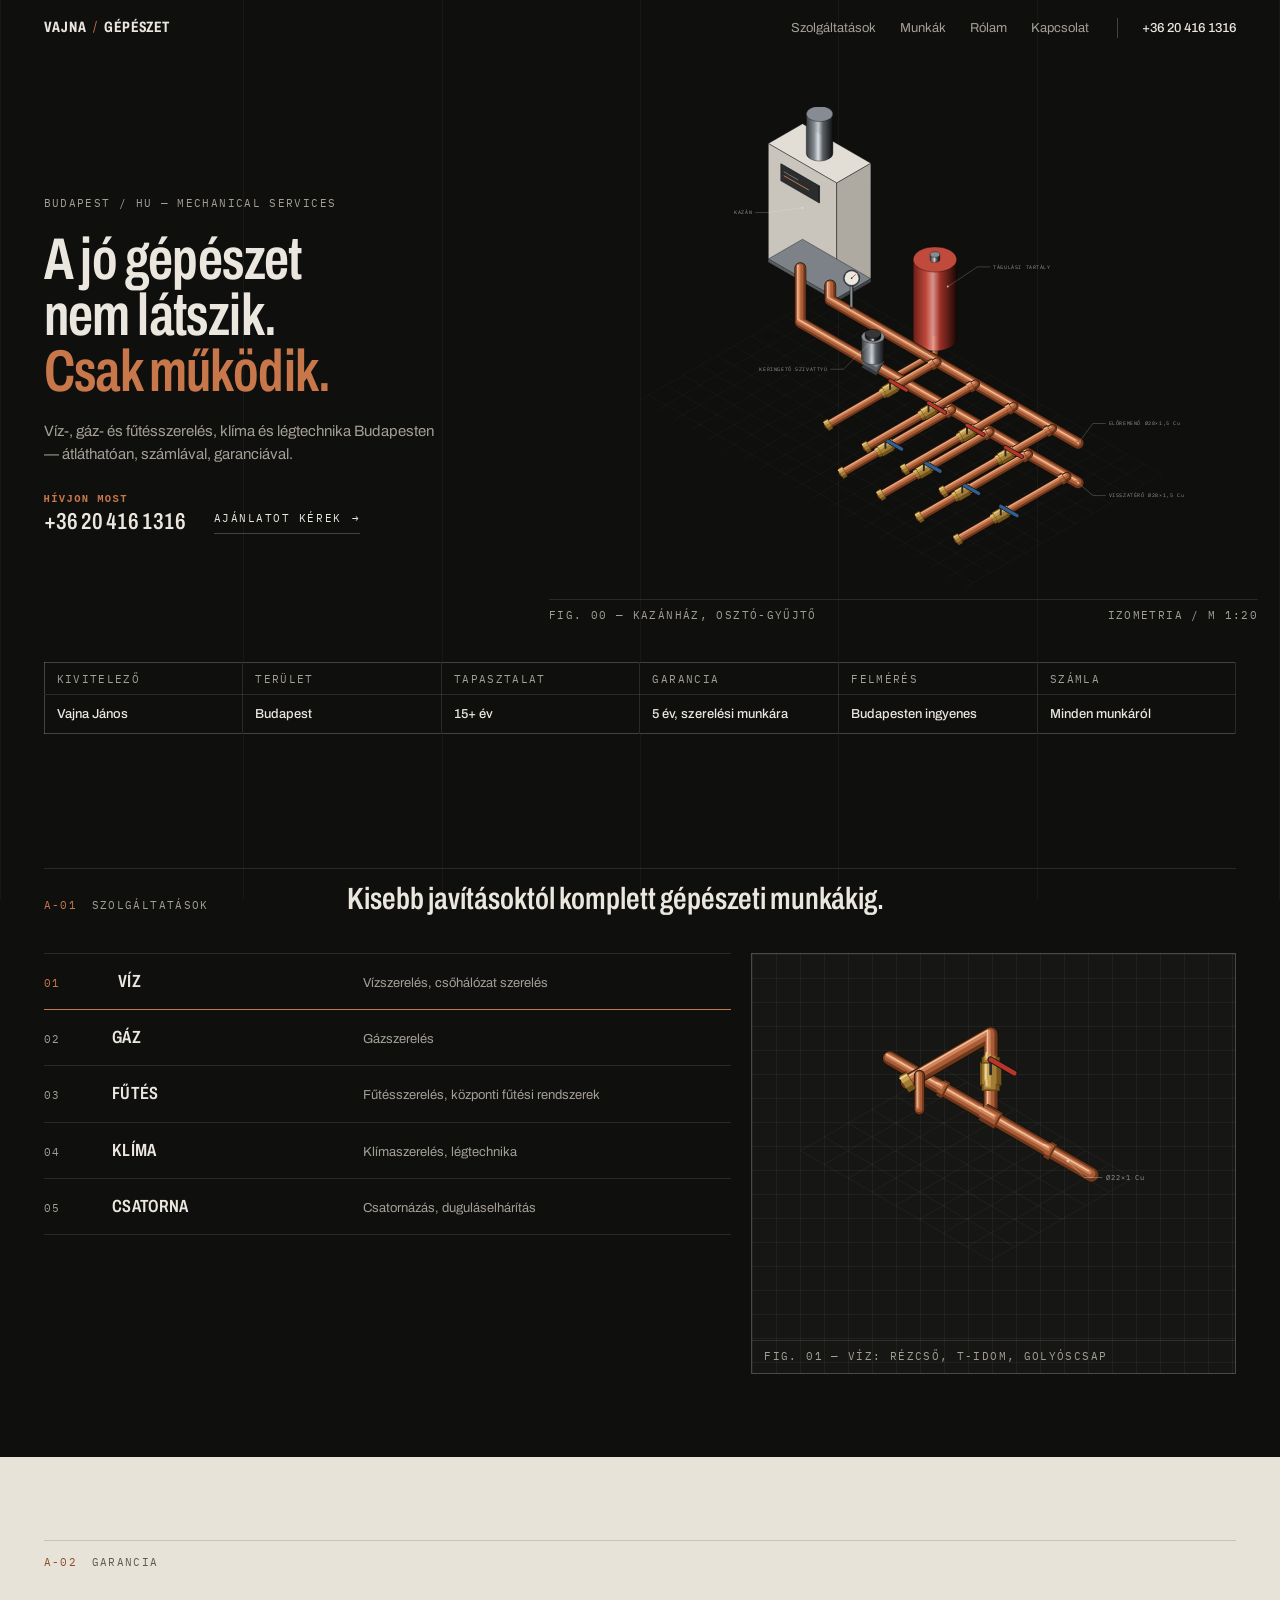
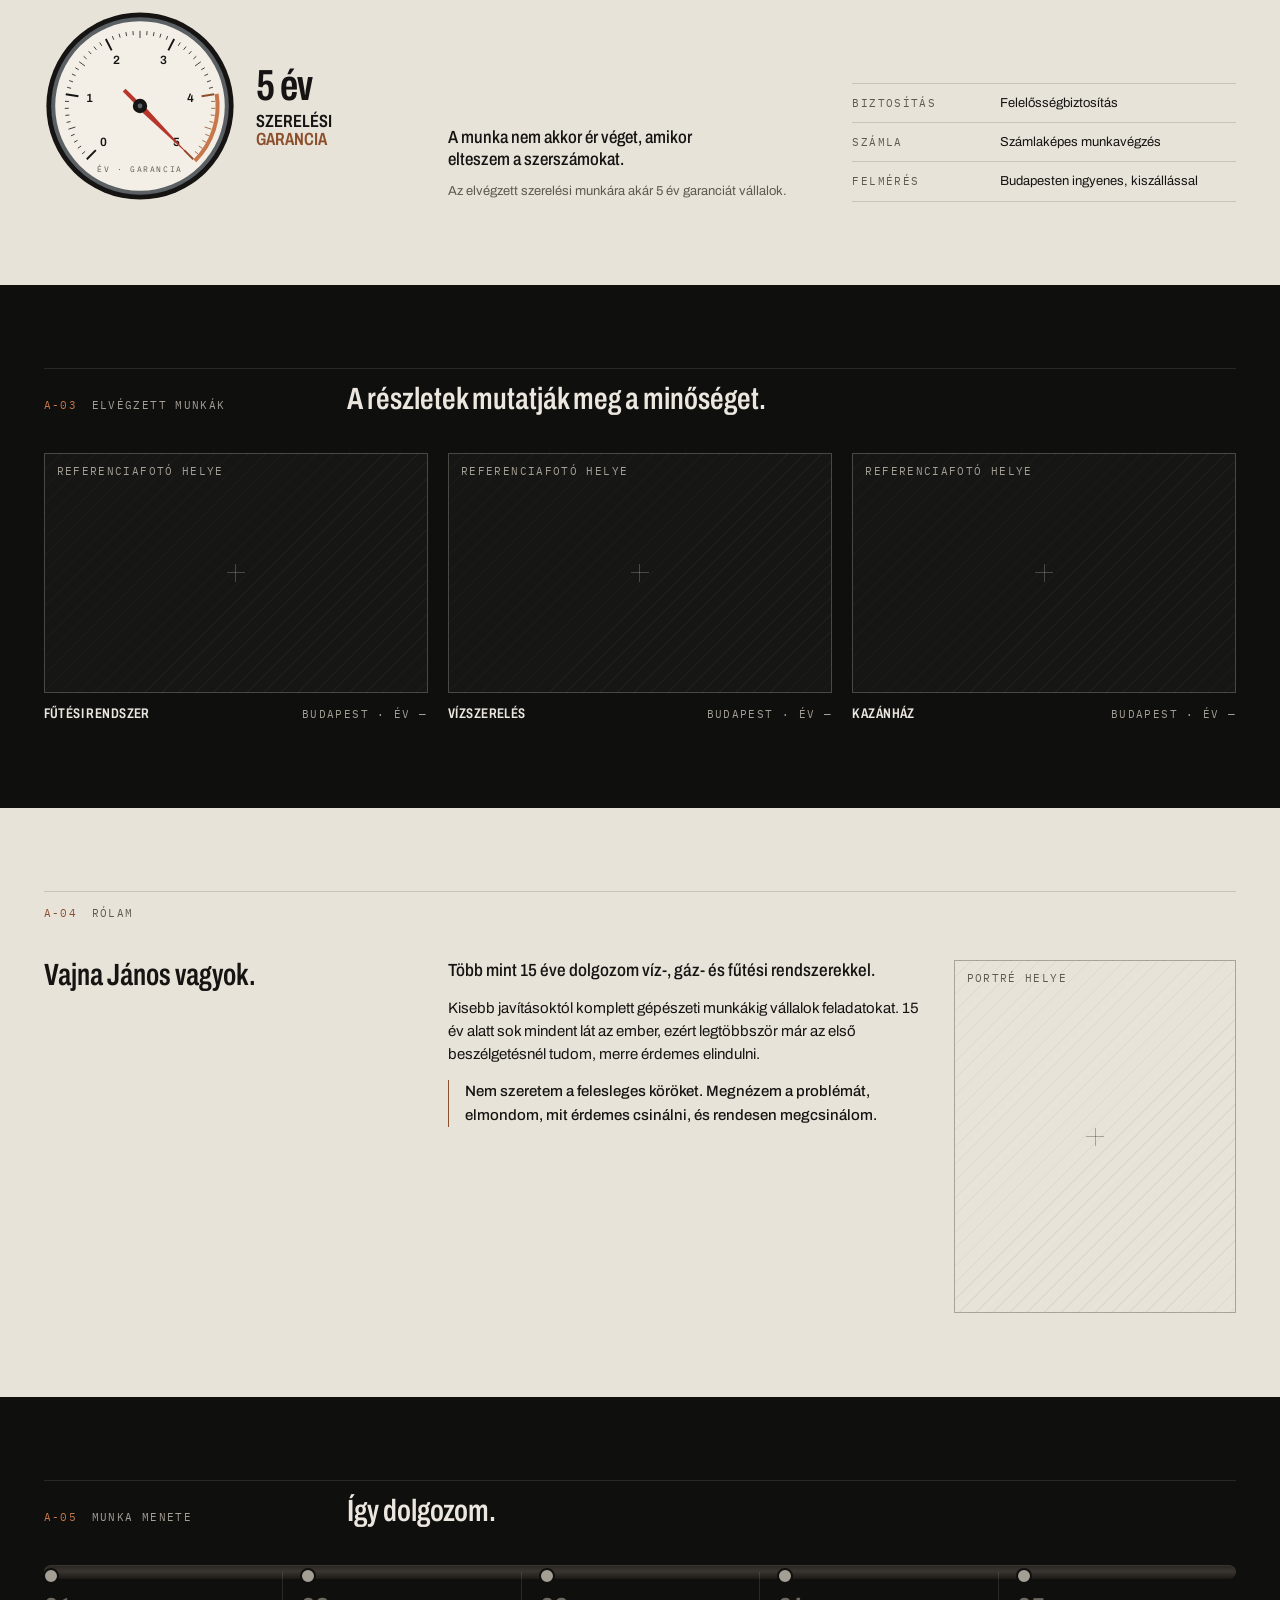
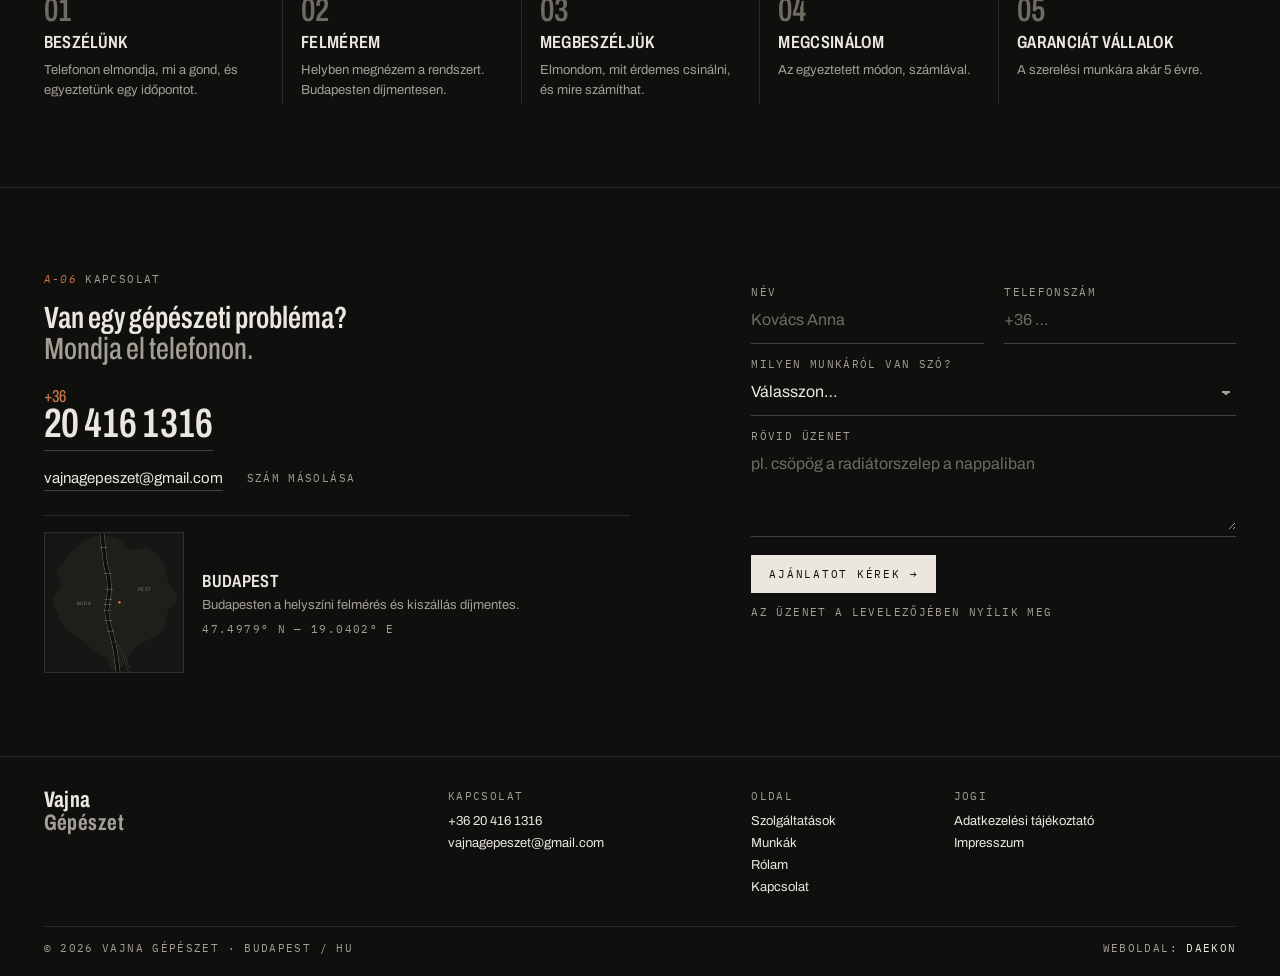
==== commit 073d3c6b: "Saját kódból rajzolt illusztrációk: izometrikus kazánház, szolgáltatás-ábrák, garancia-manométer, tö" ====
--- a/index.html
+++ b/index.html
@@ -55,49 +55,26 @@
 
   <!-- HERO -->
   <section class="hero">
-    <svg class="hero-draw" viewBox="0 0 640 520" aria-hidden="true" fill="none" stroke-linejoin="round">
-      <g stroke="rgba(235,231,223,.22)" stroke-width="1">
-        <path d="M0 230H640M0 330H640"/>
-        <path d="M120 230V0M200 230V0M280 230V0M360 230V0M440 230V0"/>
-        <path d="M160 330V520M240 330V520M320 330V520M400 330V520M480 330V520"/>
-      </g>
-      <g stroke="#c8774a" stroke-width="1.2" opacity=".75">
-        <path d="M0 222H640M0 238H640"/>
-        <path d="M114 222V0M126 222V0M194 222V0M206 222V0M274 222V0M286 222V0"/>
-      </g>
-      <g stroke="rgba(235,231,223,.5)" stroke-width="1.2">
-        <path d="M0 322H640M0 338H640"/>
-        <path d="M154 338V520M166 338V520M234 338V520M246 338V520M314 338V520M326 338V520"/>
-      </g>
-      <g stroke="rgba(235,231,223,.55)" stroke-width="1.2" fill="#0f0f0e">
-        <path d="M108 120l24 18v-18l-24 18z"/><path d="M188 120l24 18v-18l-24 18z"/><path d="M268 120l24 18v-18l-24 18z"/>
-        <path d="M148 420l24 18v-18l-24 18z"/><path d="M228 420l24 18v-18l-24 18z"/><path d="M308 420l24 18v-18l-24 18z"/>
-        <circle cx="560" cy="330" r="20"/><path d="M550 313l28 17-28 17"/>
-      </g>
-      <g fill="rgba(235,231,223,.4)" font-family="IBM Plex Mono, monospace" font-size="10" letter-spacing="1.5">
-        <text x="460" y="214">ELŐREMENŐ</text><text x="460" y="360">VISSZATÉRŐ</text><text x="520" y="300">Ø35</text>
-      </g>
-    </svg>
     <div class="wrap grid hero-grid">
       <div class="hero-main rv">
         <p class="mono">Budapest / HU — Mechanical services</p>
         <h1 class="hero-h"><span>A jó gépészet</span><span>nem látszik.</span><span class="cu">Csak működik.</span></h1>
         <p class="hero-sub">Víz-, gáz- és fűtésszerelés, klíma és légtechnika Budapesten — átláthatóan, számlával, garanciával.</p>
-      </div>
-      <div class="hero-side rv">
-        <table class="tb" aria-label="Röviden">
-          <tr><th class="mono">Kivitelező</th><td>Vajna János</td></tr>
-          <tr><th class="mono">Terület</th><td>Budapest</td></tr>
-          <tr><th class="mono">Tapasztalat</th><td>15+ év</td></tr>
-          <tr><th class="mono">Garancia</th><td>5 év, szerelési munkára</td></tr>
-          <tr><th class="mono">Felmérés</th><td>Budapesten ingyenes</td></tr>
-          <tr><th class="mono">Számla</th><td>Minden munkáról</td></tr>
-        </table>
-        <div class="tb-cta">
-          <a class="hero-tel" href="tel:+36204161316">+36 20 416 1316</a>
+        <div class="hero-cta">
+          <a class="hero-tel" href="tel:+36204161316"><span class="mono cu">Hívjon most</span>+36 20 416 1316</a>
           <a class="link" href="#ajanlat">Ajánlatot kérek <span aria-hidden="true">→</span></a>
         </div>
       </div>
+      <figure class="hero-fig" aria-hidden="true">
+        <div class="iso" data-iso="hero"></div>
+        <figcaption class="mono"><span>Fig. 00 — Kazánház, osztó-gyűjtő</span><span>Izometria / M 1:20</span></figcaption>
+      </figure>
+    </div>
+    <div class="wrap">
+      <table class="tb" aria-label="Röviden">
+        <tr><th class="mono">Kivitelező</th><th class="mono">Terület</th><th class="mono">Tapasztalat</th><th class="mono">Garancia</th><th class="mono">Felmérés</th><th class="mono">Számla</th></tr>
+        <tr><td>Vajna János</td><td>Budapest</td><td>15+ év</td><td>5 év, szerelési munkára</td><td>Budapesten ingyenes</td><td>Minden munkáról</td></tr>
+      </table>
     </div>
   </section>
 
@@ -105,13 +82,25 @@
   <section class="sec" id="szolgaltatasok">
     <div class="wrap">
       <div class="sec-top"><span class="mono"><em class="cu">A-01</em> Szolgáltatások</span><h2>Kisebb javításoktól komplett gépészeti munkákig.</h2></div>
-      <ol class="svc">
-        <li class="rv"><span class="n mono">01</span><h3>Víz</h3><p>Vízszerelés, csőhálózat szerelés</p><span class="tag mono">Water</span></li>
-        <li class="rv"><span class="n mono">02</span><h3>Gáz</h3><p>Gázszerelés</p><span class="tag mono">Gas</span></li>
-        <li class="rv"><span class="n mono">03</span><h3>Fűtés</h3><p>Fűtésszerelés, központi fűtési rendszerek</p><span class="tag mono">Heating</span></li>
-        <li class="rv"><span class="n mono">04</span><h3>Klíma</h3><p>Klímaszerelés, légtechnika</p><span class="tag mono">HVAC</span></li>
-        <li class="rv"><span class="n mono">05</span><h3>Csatorna</h3><p>Csatornázás, duguláselhárítás</p><span class="tag mono">Drainage</span></li>
+      <div class="grid svc-grid">
+      <ol class="svc" id="svc">
+        <li class="rv on" data-i="0" tabindex="0"><span class="n mono">01</span><h3>Víz</h3><p>Vízszerelés, csőhálózat szerelés</p><div class="iso svc-thumb" data-iso="viz" aria-hidden="true"></div></li>
+        <li class="rv" data-i="1" tabindex="0"><span class="n mono">02</span><h3>Gáz</h3><p>Gázszerelés</p><div class="iso svc-thumb" data-iso="gaz" aria-hidden="true"></div></li>
+        <li class="rv" data-i="2" tabindex="0"><span class="n mono">03</span><h3>Fűtés</h3><p>Fűtésszerelés, központi fűtési rendszerek</p><div class="iso svc-thumb" data-iso="futes" aria-hidden="true"></div></li>
+        <li class="rv" data-i="3" tabindex="0"><span class="n mono">04</span><h3>Klíma</h3><p>Klímaszerelés, légtechnika</p><div class="iso svc-thumb" data-iso="klima" aria-hidden="true"></div></li>
+        <li class="rv" data-i="4" tabindex="0"><span class="n mono">05</span><h3>Csatorna</h3><p>Csatornázás, duguláselhárítás</p><div class="iso svc-thumb" data-iso="csatorna" aria-hidden="true"></div></li>
       </ol>
+      <figure class="svc-panel" aria-hidden="true">
+        <div class="svc-stage">
+          <div class="iso svc-fig on" data-iso="viz"></div>
+          <div class="iso svc-fig" data-iso="gaz"></div>
+          <div class="iso svc-fig" data-iso="futes"></div>
+          <div class="iso svc-fig" data-iso="klima"></div>
+          <div class="iso svc-fig" data-iso="csatorna"></div>
+        </div>
+        <figcaption class="mono" id="svcCap" data-caps="Fig. 01 — Víz: Rézcső, T-idom, golyóscsap|Fig. 02 — Gáz: Acélcső, gázmérő, elzáró|Fig. 03 — Fűtés: Lapradiátor, termosztatikus szelep|Fig. 04 — Klíma: Beltéri egység, hűtőköri rézpár|Fig. 05 — Csatorna: Lejtéses ágvezeték, 45° ágidom">Fig. 01 — Víz: Rézcső, T-idom, golyóscsap</figcaption>
+      </figure>
+      </div>
     </div>
   </section>
 
@@ -120,7 +109,7 @@
     <div class="wrap">
       <div class="sec-top"><span class="mono"><em class="cu">A-02</em> Garancia</span></div>
       <div class="grid gar-grid">
-        <div class="gar-num rv"><b>05</b><span>év<br>szerelési<br><em>garancia</em></span></div>
+        <div class="gar-num rv"><div class="gauge" id="gauge" role="img" aria-label="5 év szerelési garancia"></div><span><b>5 év</b>szerelési<br><em>garancia</em></span></div>
         <div class="gar-copy rv">
           <p class="q">A munka nem akkor ér véget, amikor elteszem a szerszámokat.</p>
           <p>Az elvégzett szerelési munkára akár 5 év garanciát vállalok.</p>
@@ -167,6 +156,8 @@
   <section class="sec" id="menet">
     <div class="wrap">
       <div class="sec-top"><span class="mono"><em class="cu">A-05</em> Munka menete</span><h2>Így dolgozom.</h2></div>
+      <div class="flow">
+      <div class="pipe" aria-hidden="true"><i id="pipeFill"></i></div>
       <ol class="steps" id="steps">
         <li class="step rv"><b>01</b><h3>Beszélünk</h3><p>Telefonon elmondja, mi a gond, és egyeztetünk egy időpontot.</p></li>
         <li class="step rv"><b>02</b><h3>Felmérem</h3><p>Helyben megnézem a rendszert. Budapesten díjmentesen.</p></li>
@@ -174,6 +165,7 @@
         <li class="step rv"><b>04</b><h3>Megcsinálom</h3><p>Az egyeztetett módon, számlával.</p></li>
         <li class="step rv"><b>05</b><h3>Garanciát vállalok</h3><p>A szerelési munkára akár 5 évre.</p></li>
       </ol>
+      </div>
     </div>
   </section>
 
@@ -189,12 +181,8 @@
           <button class="c-btn mono" id="copyBtn" type="button">Szám másolása</button>
         </div>
         <div class="bp">
-          <svg viewBox="0 0 56 56" aria-hidden="true" fill="none">
-            <circle cx="28" cy="28" r="27" stroke="rgba(235,231,223,.25)"/>
-            <path d="M24 1c2 10 4 16 5 22s-2 12 0 18 3 10 4 14" stroke="rgba(235,231,223,.55)" stroke-width="3"/>
-            <circle cx="36" cy="27" r="2.5" fill="#c8774a"/>
-          </svg>
-          <div><b>Budapest</b><p>Budapesten a helyszíni felmérés és kiszállás díjmentes.</p></div>
+          <div class="bp-map" id="bpMap" aria-hidden="true"></div>
+          <div><b>Budapest</b><p>Budapesten a helyszíni felmérés és kiszállás díjmentes.</p><span class="mono">47.4979° N — 19.0402° E</span></div>
         </div>
       </div>
 
@@ -238,6 +226,7 @@
   <a href="#ajanlat">Ajánlat</a>
 </nav>
 
+<script src="js/iso.js" defer></script>
 <script src="js/main.js" defer></script>
 </body>
 </html>
--- a/css/style.css
+++ b/css/style.css
@@ -82,19 +82,12 @@
 /* ---------- Hero ---------- */
 .hero{padding-top:calc(56px + clamp(56px,8vw,112px));padding-bottom:clamp(36px,4vw,56px);position:relative;overflow:hidden}
 .hero-grid{row-gap:28px;align-items:end}
-.hero-main{grid-column:1/8;display:flex;flex-direction:column;gap:22px}
+.hero-main{grid-column:1/6;display:flex;flex-direction:column;gap:20px;align-self:center;position:relative;z-index:2}
 .hero-h{font-stretch:68%;font-weight:620;font-size:var(--t-1);line-height:.95;letter-spacing:-.01em}
 .hero-h span{display:block}
 .hero-sub{max-width:44ch;color:var(--fg-2);font-size:clamp(15px,1.15vw,17px)}
-.hero-side{grid-column:8/13;display:flex;flex-direction:column;border:1px solid var(--line-2);background:var(--ink)}
-.tb{width:100%;border-collapse:collapse;font-size:var(--t-s)}
-.tb th,.tb td{text-align:left;padding:8px 12px;border-bottom:1px solid var(--line);font-weight:400;vertical-align:baseline}
-.tb th{width:38%;border-right:1px solid var(--line)}
-.tb-cta{display:flex;flex-wrap:wrap;justify-content:space-between;align-items:center;gap:8px 16px;padding:12px}
-.tb-cta .link{margin:0}
 .hero-tel{font-stretch:72%;font-weight:600;font-size:clamp(1.35rem,1.8vw,1.7rem);line-height:1.05;text-decoration:none;font-variant-numeric:tabular-nums;transition:color .3s;width:fit-content}
 .hero-tel:hover{color:var(--cu)}
-.hero-draw{position:absolute;right:-2%;top:56px;width:min(640px,52vw);height:auto;opacity:.5;pointer-events:none}
 
 .trust{border-top:1px solid var(--line);border-bottom:1px solid var(--line)}
 .trust ul{display:grid;grid-template-columns:repeat(4,minmax(0,1fr))}
@@ -129,7 +122,7 @@
 /* ---------- Munkák (fotóhelyek) ---------- */
 .slots{row-gap:28px}
 .slot{grid-column:span 4;display:flex;flex-direction:column;gap:10px;min-width:0}
-.slot-frame{position:relative;aspect-ratio:4/3;border:1px solid var(--line-2);background:
+.slot-frame{position:relative;aspect-ratio:16/10;border:1px solid var(--line-2);background:
   repeating-linear-gradient(135deg,transparent 0 11px,rgba(235,231,223,.035) 11px 12px),var(--ink-2)}
 .slot-frame .mono{position:absolute;left:12px;top:10px}
 .slot-frame::after{content:"";position:absolute;left:50%;top:50%;width:18px;height:18px;transform:translate(-50%,-50%);background:linear-gradient(var(--line-2),var(--line-2)) center/1px 100% no-repeat,linear-gradient(var(--line-2),var(--line-2)) center/100% 1px no-repeat}
@@ -218,13 +211,59 @@
 .rv{transition:transform .9s var(--ease)}
 .js .rv:not(.in){transform:translateY(14px)}
 
+
+/* ---------- v3: illusztrációk ---------- */
+.iso svg{display:block;width:100%;height:100%}
+.hero{padding-top:calc(56px + clamp(32px,4vw,64px))}
+.hero-grid{align-items:center}
+.hero-cta{display:flex;flex-wrap:wrap;align-items:flex-end;gap:12px 28px;margin-top:6px}
+.hero-tel{display:flex;flex-direction:column;gap:2px}
+.hero-fig{grid-column:6/13;position:relative;margin-right:calc(var(--g) * -.5)}
+.hero-fig .iso{aspect-ratio:16/11}
+.hero-fig figcaption{display:flex;justify-content:space-between;gap:12px;border-top:1px solid var(--line);padding-top:8px;margin-top:4px}
+.tb{width:100%;border-collapse:collapse;margin-top:clamp(28px,3vw,44px);border:1px solid var(--line-2);font-size:var(--t-s);table-layout:fixed;background:var(--ink)}
+.tb th,.tb td{text-align:left;padding:9px 12px;border-right:1px solid var(--line);font-weight:400}
+.tb th{border-bottom:1px solid var(--line);padding-bottom:6px}
+.tb td{font-weight:500}
+
+.svc-grid{align-items:start}
+.svc{grid-column:1/8}
+.svc li{grid-template-columns:3rem minmax(0,1fr) minmax(0,1.6fr);display:grid;cursor:default}
+.svc .n{grid-column:auto}.svc h3{grid-column:auto}.svc p{grid-column:auto}
+.svc li.on::before{transform:scaleX(1)}
+.svc li.on .n{color:var(--cu)}
+.svc li.on h3{transform:translateX(6px)}
+.svc-thumb{display:none}
+.svc-panel{grid-column:8/13;position:sticky;top:76px;border:1px solid var(--line-2);background:
+  linear-gradient(rgba(235,231,223,.05) 1px,transparent 1px) 0 0/24px 24px,linear-gradient(90deg,rgba(235,231,223,.05) 1px,transparent 1px) 0 0/24px 24px,var(--ink-2)}
+.svc-stage{position:relative;aspect-ratio:5/4}
+.svc-fig{position:absolute;inset:8%;opacity:0;transform:translateY(10px) scale(.98);transition:opacity .5s,transform .8s var(--ease)}
+.svc-fig.on{opacity:1;transform:none}
+.svc-panel figcaption{border-top:1px solid var(--line);padding:8px 12px}
+
+.gar-num{align-items:center;gap:20px}
+.gauge{width:clamp(150px,15vw,210px);flex:none}
+.gauge svg{display:block;width:100%}
+.gauge .needle{transition:transform 2.2s cubic-bezier(.3,1.25,.4,1) .2s}
+.gauge.go .needle{transform:rotate(45deg) !important}
+.gar-num span b{display:block;font-size:clamp(2rem,3.4vw,3rem);line-height:.95;font-stretch:66%;letter-spacing:-.01em;margin-bottom:6px;text-transform:none}
+
+.pipe{position:relative;height:14px;margin-bottom:-7px;border-radius:7px;background:linear-gradient(#26231f,#3a3530 45%,#1b1916);box-shadow:inset 0 1px 0 rgba(255,255,255,.08)}
+.pipe i{position:absolute;inset:3px;border-radius:4px;background:linear-gradient(#f2c29f,#c8774a 40%,#7a3f20);transform-origin:left;transform:scaleX(0)}
+.steps{border-top:0;position:relative}
+.step{padding-top:24px}
+.step::before{content:"";position:absolute;top:-4px;width:12px;height:12px;border:2px solid var(--ink);border-radius:50%;background:var(--fg-2);margin-left:-1px}
+.step{position:relative}
+
+.bp{grid-template-columns:clamp(110px,11vw,150px) minmax(0,1fr);gap:18px;align-items:center}
+.bp-map{aspect-ratio:1;border:1px solid var(--line);background:var(--ink-2)}
+.bp-map svg{display:block;width:100%;height:100%}
+.bp .mono{display:block;margin-top:6px}
+
 /* ---------- Tablet ---------- */
 @media (max-width:1080px){
   .hero-main{grid-column:1/-1}
-  .hero-side{grid-column:1/8}
-  .svc .tag{display:none}
-  .svc p{grid-column:6/13}
-  .gar-num{grid-column:1/7}.gar-copy{grid-column:7/13}.spec{grid-column:1/-1}
+    .gar-num{grid-column:1/7}.gar-copy{grid-column:7/13}.spec{grid-column:1/-1}
   .steps{grid-template-columns:repeat(3,minmax(0,1fr))}
   .step:nth-child(4){border-left:0;padding-left:0}
   .step:nth-child(n+4){border-top:1px solid var(--line);margin-top:12px}
@@ -240,17 +279,12 @@
   .menu-btn{display:block}
   .hero{padding-top:calc(56px + 36px);padding-bottom:28px}
   .hero-h{font-size:clamp(2.1rem,10vw,2.9rem)}
-  .hero-draw{width:120vw;right:-50%;top:40px;opacity:.14}
-  .hero-side{margin-top:4px}
-  .cols .wrap{grid-template-columns:repeat(2,1fr)}
+      .cols .wrap{grid-template-columns:repeat(2,1fr)}
   .cols i:nth-child(n+3){display:none}
   .trust ul{grid-template-columns:1fr 1fr}
   .trust li{padding:12px}
   .trust li:nth-child(odd){border-left:0;padding-left:0}
   .trust li:nth-child(n+3){border-top:1px solid var(--line)}
-  .svc li{grid-template-columns:2.2rem minmax(0,1fr);row-gap:2px;padding-block:12px}
-  .svc .n{grid-column:1 !important}
-  .svc h3,.svc p{grid-column:2 !important}
   .gar-num b{font-size:clamp(3.6rem,18vw,4.6rem)}
   .spec div{grid-template-columns:7rem minmax(0,1fr)}
   .slots{grid-template-columns:repeat(3,minmax(0,1fr));column-gap:8px}
@@ -267,6 +301,27 @@
   .foot-logo,.foot-c1,.foot-c2,.foot-c3{grid-column:1/-1}
   .legal-list{grid-template-columns:1fr}
   .legal-list dt{border-bottom:0;padding-bottom:0}
+  .hero-fig{margin:0 -8px}
+  .hero-fig figcaption span:last-child{display:none}
+  .tb,.tb tbody,.tb tr{display:block}
+  .tb tr:first-child{display:none}
+  .tb tr:last-child{display:grid;grid-template-columns:1fr 1fr}
+  .tb td{border-bottom:1px solid var(--line);padding:9px 10px}
+  .tb td::before{display:block;font-family:var(--mono);font-size:var(--t-m);letter-spacing:.13em;text-transform:uppercase;color:var(--fg-2);font-weight:400;margin-bottom:2px}
+  .tb td:nth-child(1)::before{content:"Kivitelező"}.tb td:nth-child(2)::before{content:"Terület"}.tb td:nth-child(3)::before{content:"Tapasztalat"}
+  .tb td:nth-child(4)::before{content:"Garancia"}.tb td:nth-child(5)::before{content:"Felmérés"}.tb td:nth-child(6)::before{content:"Számla"}
+  .svc-panel{display:none}
+  .svc li{grid-template-columns:2.2rem minmax(0,1fr) 92px;column-gap:10px;row-gap:2px;align-items:center;padding-block:10px}
+  .svc .n{grid-row:span 2}
+  .svc h3{grid-column:2}.svc p{grid-column:2;grid-row:2}
+  .svc-thumb{display:block;grid-column:3;grid-row:1/3;height:64px}
+  .gar-num{flex-direction:row}
+  .gauge{width:132px}
+  .pipe{position:absolute;left:5px;top:0;bottom:0;width:12px;height:auto;margin:0}
+  .pipe i{transform-origin:top;transform:scaleY(0);background:linear-gradient(90deg,#f2c29f,#c8774a 40%,#7a3f20)}
+  .flow{position:relative}
+  .steps{padding-left:28px}
+  .step::before{left:-27px;top:16px}
   .mbar{display:grid;grid-template-columns:1fr 1fr;position:fixed;inset:auto 0 0;z-index:40;background:rgba(15,15,14,.96);border-top:1px solid var(--line);padding-bottom:env(safe-area-inset-bottom,0px);transition:transform .4s var(--ease)}
   .mbar a{height:46px;display:flex;align-items:center;justify-content:center;font-family:var(--mono);font-size:11px;letter-spacing:.16em;text-transform:uppercase;text-decoration:none}
   .mbar a:first-child{background:var(--cu);color:var(--ink);font-weight:500}
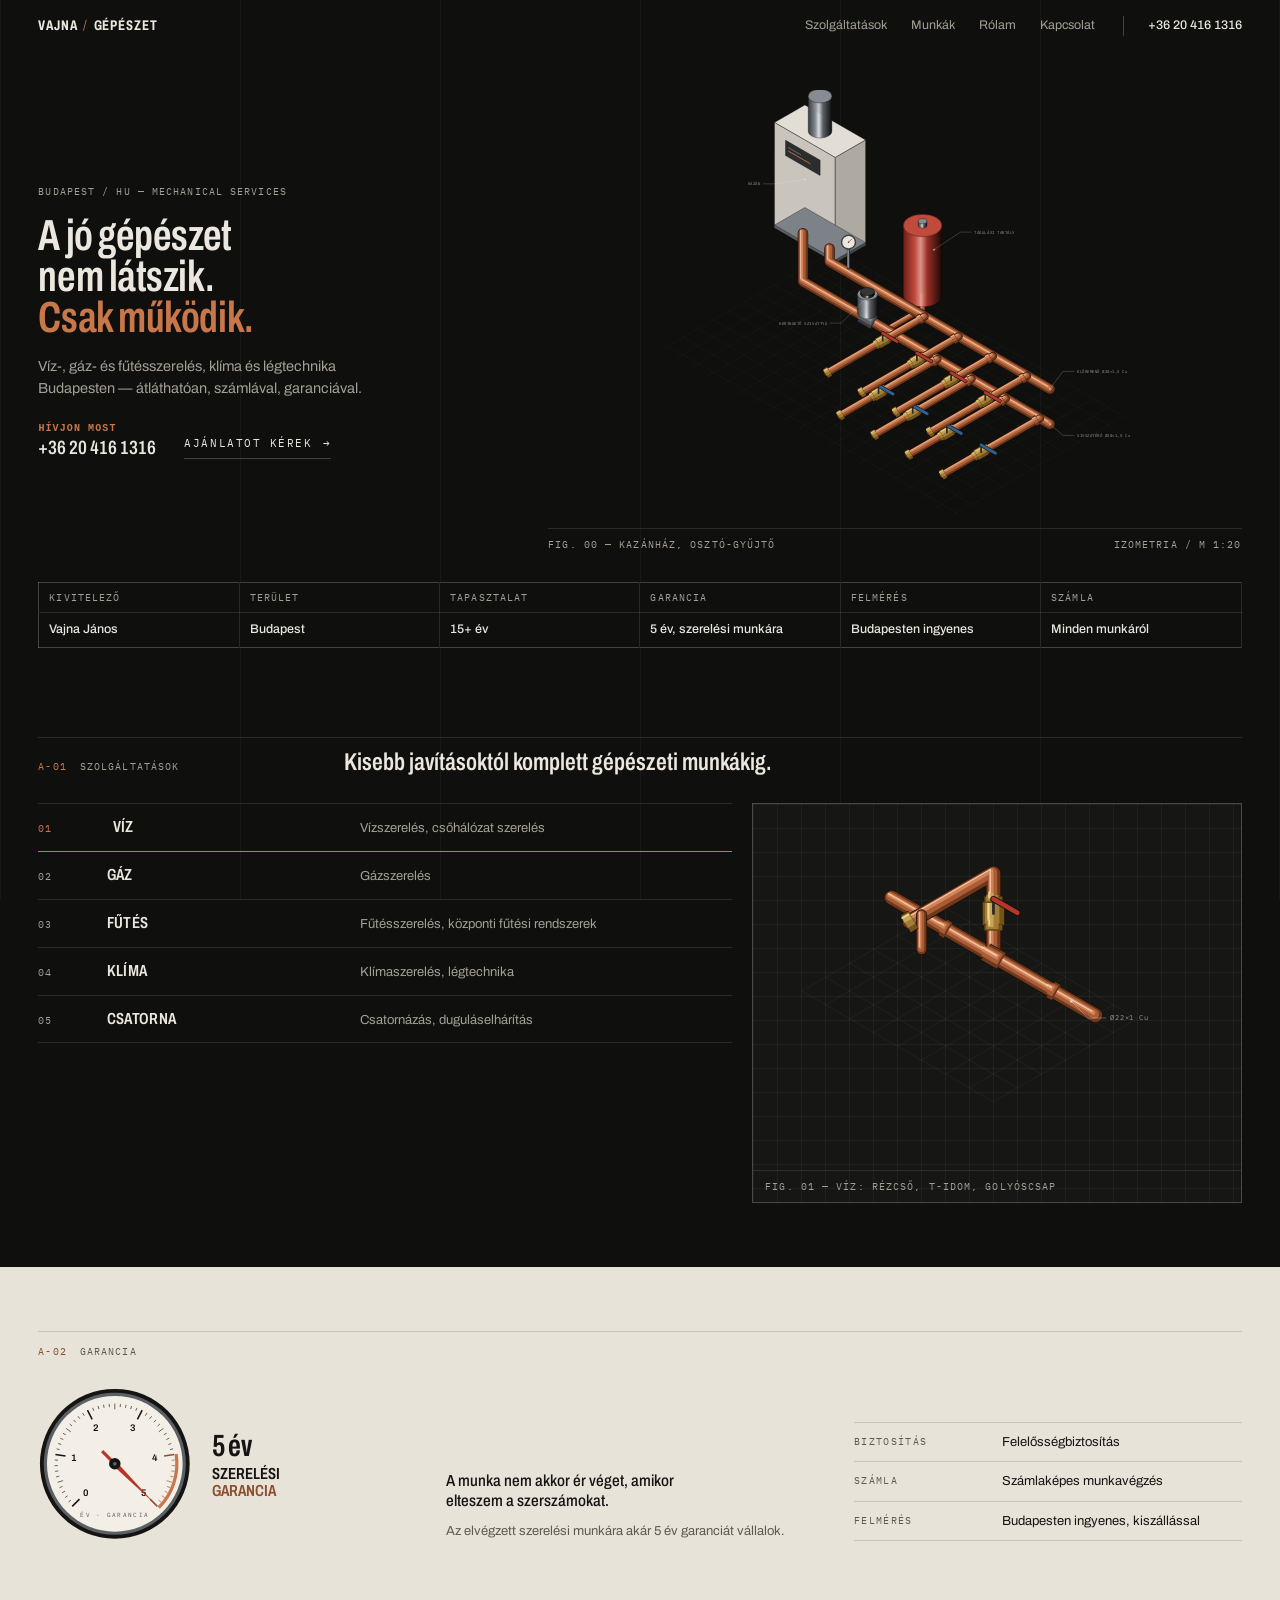
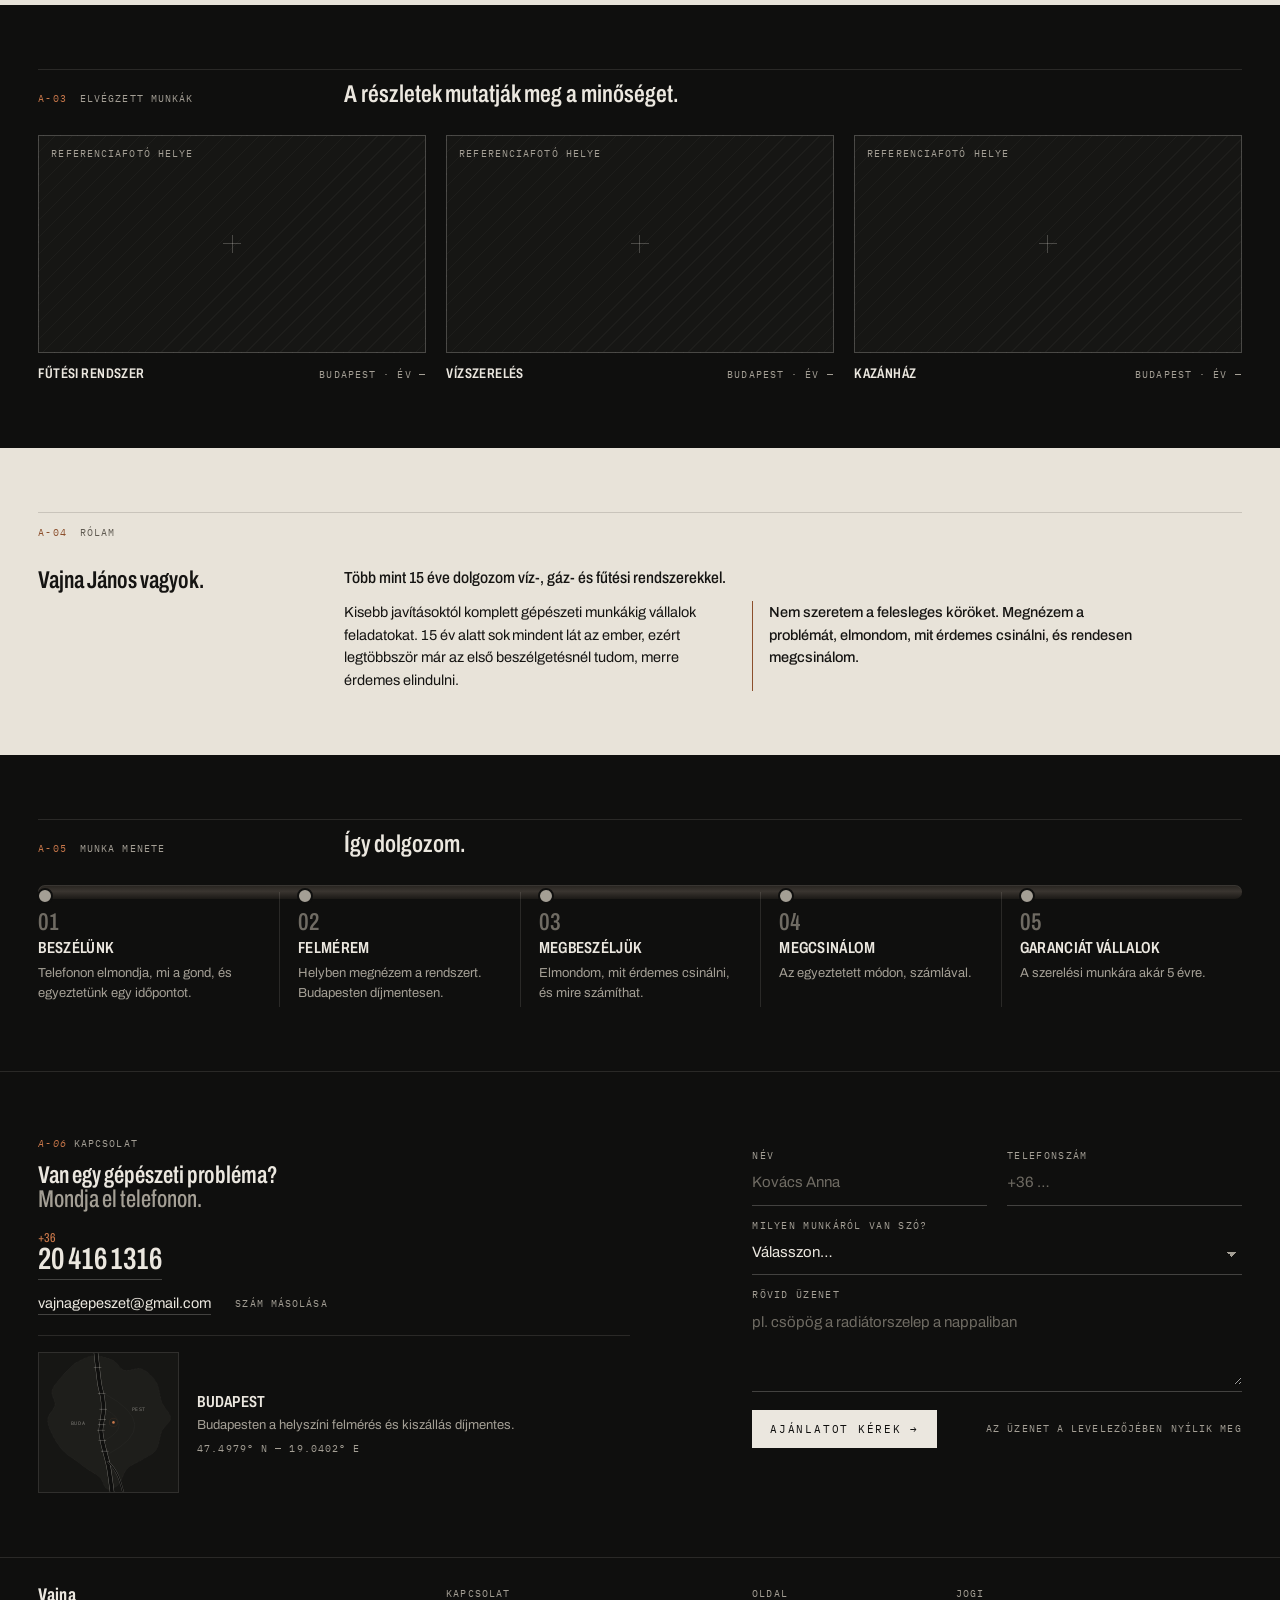
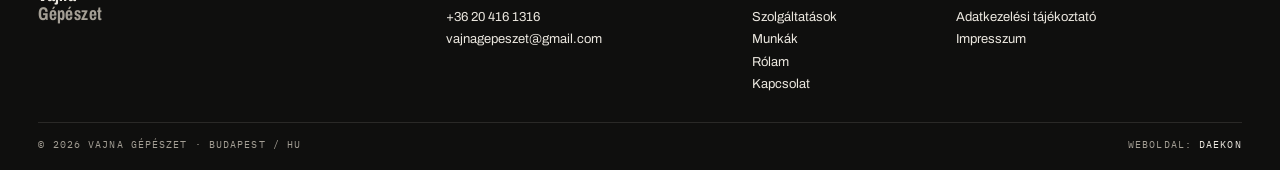
==== commit db89cb20: "v5: kisebb tipográfiai skála, szorosabb térközök, portré kivéve, mobil és desktop újraigazítva Co-Au" ====
--- a/index.html
+++ b/index.html
@@ -147,7 +147,6 @@
           <p>Kisebb javításoktól komplett gépészeti munkákig vállalok feladatokat. 15 év alatt sok mindent lát az ember, ezért legtöbbször már az első beszélgetésnél tudom, merre érdemes elindulni.</p>
           <p class="voice">Nem szeretem a felesleges köröket. Megnézem a problémát, elmondom, mit érdemes csinálni, és rendesen megcsinálom.</p>
         </div>
-        <figure class="slot about-slot rv"><div class="slot-frame"><span class="mono">Portré helye</span></div></figure>
       </div>
     </div>
   </section>
--- a/css/style.css
+++ b/css/style.css
@@ -287,13 +287,11 @@
   .trust li:nth-child(n+3){border-top:1px solid var(--line)}
   .gar-num b{font-size:clamp(3.6rem,18vw,4.6rem)}
   .spec div{grid-template-columns:7rem minmax(0,1fr)}
-  .slots{grid-template-columns:repeat(3,minmax(0,1fr));column-gap:8px}
-  .slots .slot{grid-column:span 1 !important}
-  .slot-frame{aspect-ratio:3/4}
-  .slot-frame .mono{display:none}
-  .slot figcaption{flex-direction:column;gap:0}
-  .slot figcaption b{font-size:12px}
-  .about-slot{max-width:200px}
+  .slots{row-gap:20px}
+  .slot-frame{aspect-ratio:2/1}
+  .slot figcaption{flex-direction:row;gap:12px}
+  .about-slot{max-width:none}
+  .about-slot .slot-frame{aspect-ratio:16/9}
   .steps{grid-template-columns:1fr;border-top:0}
   .step{display:grid;grid-template-columns:2.6rem minmax(0,1fr);column-gap:10px;row-gap:2px;border-left:0 !important;padding:12px 0 !important;border-top:1px solid var(--line);margin-top:0 !important}
   .step b{grid-row:span 2;font-size:1.6rem}
@@ -301,8 +299,12 @@
   .foot-logo,.foot-c1,.foot-c2,.foot-c3{grid-column:1/-1}
   .legal-list{grid-template-columns:1fr}
   .legal-list dt{border-bottom:0;padding-bottom:0}
-  .hero-fig{margin:0 -8px}
+  /* --- mobil audit v4 --- */
+  .hero-fig{margin:4px 0 0}
+  .hero-fig .iso{aspect-ratio:4/3}
+  .hero-fig figcaption{padding-top:8px}
   .hero-fig figcaption span:last-child{display:none}
+  .hero-cta{gap:14px 24px;align-items:flex-end}
   .tb,.tb tbody,.tb tr{display:block}
   .tb tr:first-child{display:none}
   .tb tr:last-child{display:grid;grid-template-columns:1fr 1fr}
@@ -311,24 +313,127 @@
   .tb td:nth-child(1)::before{content:"Kivitelező"}.tb td:nth-child(2)::before{content:"Terület"}.tb td:nth-child(3)::before{content:"Tapasztalat"}
   .tb td:nth-child(4)::before{content:"Garancia"}.tb td:nth-child(5)::before{content:"Felmérés"}.tb td:nth-child(6)::before{content:"Számla"}
   .svc-panel{display:none}
-  .svc li{grid-template-columns:2.2rem minmax(0,1fr) 92px;column-gap:10px;row-gap:2px;align-items:center;padding-block:10px}
-  .svc .n{grid-row:span 2}
-  .svc h3{grid-column:2}.svc p{grid-column:2;grid-row:2}
-  .svc-thumb{display:block;grid-column:3;grid-row:1/3;height:64px}
-  .gar-num{flex-direction:row}
-  .gauge{width:132px}
-  .pipe{position:absolute;left:5px;top:0;bottom:0;width:12px;height:auto;margin:0}
+  .svc li{grid-template-columns:2rem minmax(0,1fr) 84px;column-gap:10px;row-gap:3px;align-items:center;padding-block:12px}
+  .svc .n{grid-column:1;grid-row:1;align-self:baseline}
+  .svc h3{grid-column:2;grid-row:1;align-self:baseline}
+  .svc p{grid-column:2;grid-row:2;line-height:1.4}
+  .svc li h3,.svc li.on h3,.svc li:hover h3{transform:none}
+  .svc li.on::before{transform:scaleX(0)}
+  .svc li.on .n{color:var(--fg-2)}
+  .svc-thumb{display:block;grid-column:3;grid-row:1/3;height:60px;align-self:center}
+  .gar-num{flex-direction:row;gap:16px}
+  .gauge{width:128px}
+  .bp{grid-template-columns:96px minmax(0,1fr);gap:14px}
+  .pipe{position:absolute;left:0;top:0;bottom:0;width:12px;height:auto;margin:0}
   .pipe i{transform-origin:top;transform:scaleY(0);background:linear-gradient(90deg,#f2c29f,#c8774a 40%,#7a3f20)}
   .flow{position:relative}
-  .steps{padding-left:28px}
-  .step::before{left:-27px;top:16px}
+  .steps{padding-left:26px}
+  .step::before{left:-28px;top:17px;margin-left:0}
   .mbar{display:grid;grid-template-columns:1fr 1fr;position:fixed;inset:auto 0 0;z-index:40;background:rgba(15,15,14,.96);border-top:1px solid var(--line);padding-bottom:env(safe-area-inset-bottom,0px);transition:transform .4s var(--ease)}
   .mbar a{height:46px;display:flex;align-items:center;justify-content:center;font-family:var(--mono);font-size:11px;letter-spacing:.16em;text-transform:uppercase;text-decoration:none}
   .mbar a:first-child{background:var(--cu);color:var(--ink);font-weight:500}
   body.menu-open .mbar{transform:translateY(110%)}
 }
+
+/* ===== v5: kisebb skála, szorosabb rend ===== */
+:root{
+  --t-1:clamp(2rem,3.4vw,3.3rem);
+  --t-2:clamp(1.35rem,1.9vw,1.85rem);
+  --t-3:clamp(1rem,1.1vw,1.1rem);
+  --t-b:14.5px;--t-s:13px;--t-m:10px;
+  --sec:clamp(48px,5vw,76px);
+  --g:clamp(16px,3vw,40px);
+}
+body{font-size:var(--t-b)}
+.mono{letter-spacing:.11em}
+.hdr-in{height:52px}
+.logo{font-size:14px}
+.nav a,.hdr-tel{font-size:12.5px}
+.hero{padding-top:calc(52px + clamp(28px,3vw,48px));padding-bottom:clamp(28px,3vw,44px)}
+.hero-main{gap:16px}
+.hero-sub{font-size:14.5px;max-width:42ch}
+.hero-tel{font-size:clamp(1.2rem,1.5vw,1.45rem)}
+.hero-fig .iso{aspect-ratio:16/10}
+.tb{margin-top:clamp(20px,2.4vw,32px);font-size:12.5px}
+.tb th,.tb td{padding:7px 10px}
+.sec-top{margin-bottom:clamp(18px,2.2vw,30px);padding-top:12px}
+.sec-top h2{grid-column:4/12}
+.svc li{padding-block:11px}
+.svc h3{font-size:var(--t-3)}
+.svc-panel{top:68px}
+.svc-stage{aspect-ratio:4/3}
+.gauge{width:clamp(130px,12vw,170px)}
+.gar-num span b{font-size:clamp(1.6rem,2.4vw,2.2rem)}
+.gar-copy .q{font-size:var(--t-3)}
+.slot-frame{aspect-ratio:16/9}
+.about-h{grid-column:1/4}
+.about-text{grid-column:4/12;display:grid;grid-template-columns:1fr 1fr;column-gap:var(--cg);row-gap:12px}
+.about-text .lead{grid-column:1/-1}
+.about-text p{max-width:none}
+.step{padding-top:20px;gap:6px}
+.step b{font-size:clamp(1.4rem,1.9vw,1.8rem)}
+.c-tel{font-size:clamp(1.7rem,2.4vw,2.3rem)}
+.c-main{gap:12px}
+.f input,.f select,.f textarea{font-size:15px}
+.site-foot{padding-block:28px 18px}
+.foot-logo{font-size:1.15rem}
+
+@media (max-width:760px){
+  :root{--t-1:clamp(1.8rem,8.2vw,2.2rem);--t-2:clamp(1.25rem,5.6vw,1.45rem);--t-3:15px;--t-b:14px;--t-s:12.5px;--t-m:9.5px;--sec:40px;--g:16px}
+  .mono{letter-spacing:.09em}
+  .hero{padding-top:calc(52px + 22px);padding-bottom:20px}
+  .hero-h{font-size:var(--t-1);line-height:.98}
+  .hero-main{gap:12px}
+  .hero-sub{font-size:14px}
+  .hero-cta{gap:10px 18px}
+  .hero-tel{font-size:1.2rem}
+  .hero-fig .iso{aspect-ratio:16/11}
+  .hero-fig figcaption{display:none}
+  .tb{margin-top:14px}
+  .tb td{padding:7px 9px;font-size:12.5px}
+  .tb td::before{font-size:9px;letter-spacing:.09em}
+  .sec-top{margin-bottom:14px;padding-top:10px;row-gap:4px}
+  .svc li{grid-template-columns:1.7rem minmax(0,1fr) 64px;padding-block:9px;column-gap:8px;row-gap:1px}
+  .svc p{font-size:12.5px}
+  .svc-thumb{height:44px}
+  .gar-grid{row-gap:18px}
+  .gauge{width:104px}
+  .gar-num{gap:14px}
+  .gar-num span{font-size:13px}
+  .gar-num span b{font-size:1.5rem;margin-bottom:2px}
+  .spec div{grid-template-columns:6.2rem minmax(0,1fr);padding-block:7px;font-size:12.5px}
+  .slots{grid-template-columns:repeat(3,minmax(0,1fr)) !important;column-gap:8px;row-gap:0}
+  .slots .slot{grid-column:auto !important;gap:6px}
+  .slot-frame{aspect-ratio:1}
+  .slot-frame .mono{display:none}
+  .slot figcaption{flex-direction:column;gap:0}
+  .slot figcaption b{font-size:11px;line-height:1.2}
+  .slot figcaption .mono{display:none}
+  .about-grid{row-gap:12px}
+  .about-text{display:flex;gap:10px}
+  .about-text .voice{padding-left:12px}
+  .step{padding:9px 0 !important;column-gap:8px}
+  .step b{font-size:1.25rem}
+  .step h3{font-size:14px}
+  .step p{font-size:12.5px}
+  .steps{padding-left:22px}
+  .pipe{width:10px}
+  .step::before{left:-23px;top:13px;width:10px;height:10px}
+  .contact-grid{row-gap:22px}
+  .c-tel{font-size:1.75rem}
+  .bp{grid-template-columns:76px minmax(0,1fr);gap:12px;padding-top:12px}
+  .bp b{font-size:14px}
+  .f{padding-block:9px 5px}
+  .f input,.f select,.f textarea{font-size:16px}
+  .f-send{padding-top:14px}
+  .submit{padding:10px 14px}
+  .mnav-list a{font-size:1.8rem}
+  .foot-grid{row-gap:14px}
+}
 @media (prefers-reduced-motion:reduce){
   html{scroll-behavior:auto}
   *,*::before,*::after{transition-duration:.01ms !important;animation-duration:.01ms !important}
   .js .rv:not(.in){transform:none}
 }
+.hero-fig{margin-right:0}
+@media (min-width:761px){#szolgaltatasok{padding-top:calc(var(--sec) * .8)}}
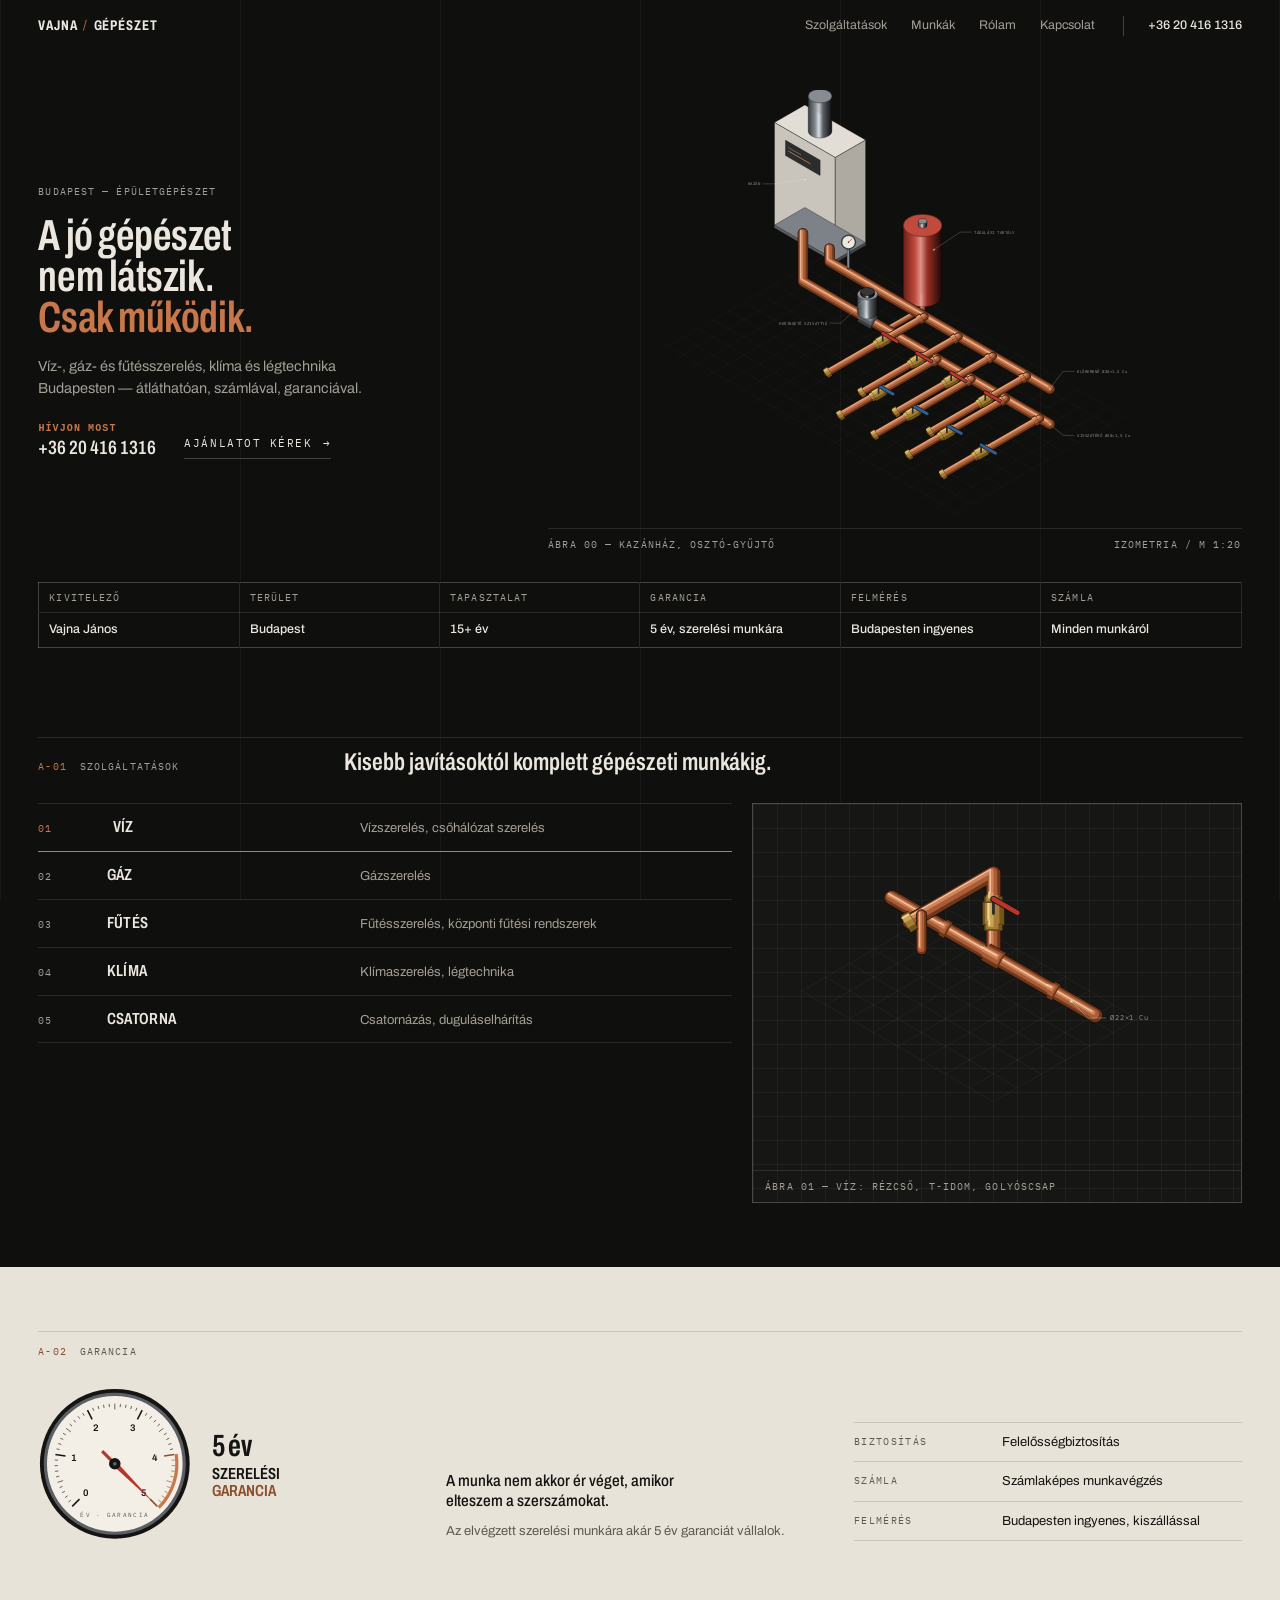
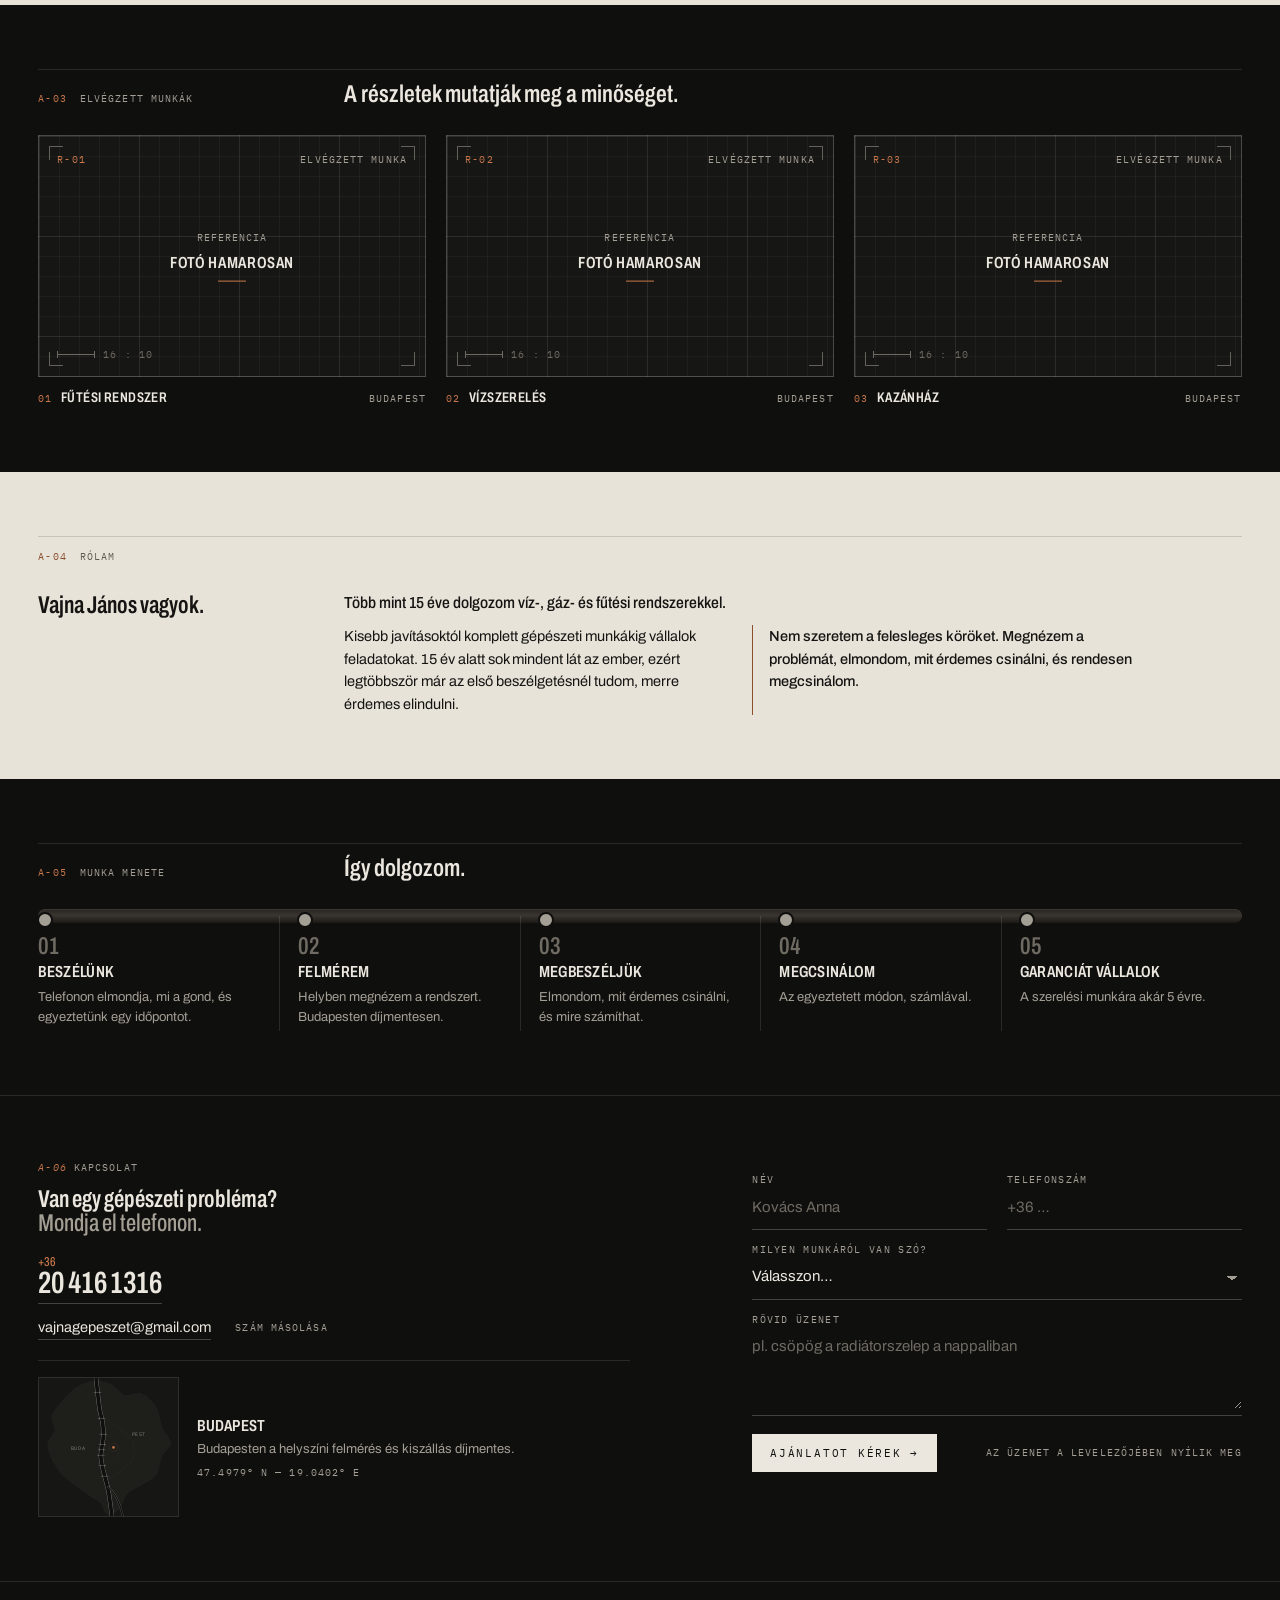
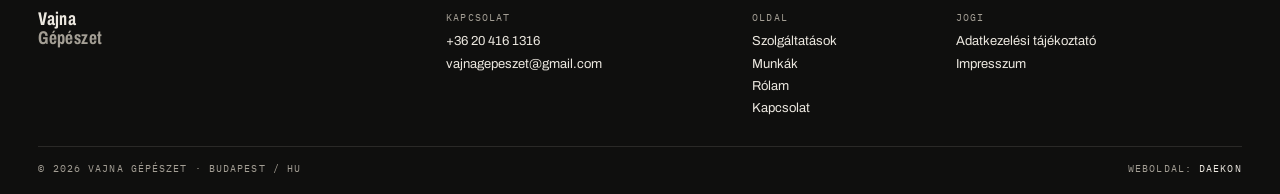
==== commit 72ea4321: "Polish: teljesen magyar felület, prémium referencia-helyőrzők, mobilon egyoszlopos referencia, QA 32" ====
--- a/index.html
+++ b/index.html
@@ -57,7 +57,7 @@
   <section class="hero">
     <div class="wrap grid hero-grid">
       <div class="hero-main rv">
-        <p class="mono">Budapest / HU — Mechanical services</p>
+        <p class="mono">Budapest — Épületgépészet</p>
         <h1 class="hero-h"><span>A jó gépészet</span><span>nem látszik.</span><span class="cu">Csak működik.</span></h1>
         <p class="hero-sub">Víz-, gáz- és fűtésszerelés, klíma és légtechnika Budapesten — átláthatóan, számlával, garanciával.</p>
         <div class="hero-cta">
@@ -67,7 +67,7 @@
       </div>
       <figure class="hero-fig" aria-hidden="true">
         <div class="iso" data-iso="hero"></div>
-        <figcaption class="mono"><span>Fig. 00 — Kazánház, osztó-gyűjtő</span><span>Izometria / M 1:20</span></figcaption>
+        <figcaption class="mono"><span>Ábra 00 — Kazánház, osztó-gyűjtő</span><span>Izometria / M 1:20</span></figcaption>
       </figure>
     </div>
     <div class="wrap">
@@ -98,7 +98,7 @@
           <div class="iso svc-fig" data-iso="klima"></div>
           <div class="iso svc-fig" data-iso="csatorna"></div>
         </div>
-        <figcaption class="mono" id="svcCap" data-caps="Fig. 01 — Víz: Rézcső, T-idom, golyóscsap|Fig. 02 — Gáz: Acélcső, gázmérő, elzáró|Fig. 03 — Fűtés: Lapradiátor, termosztatikus szelep|Fig. 04 — Klíma: Beltéri egység, hűtőköri rézpár|Fig. 05 — Csatorna: Lejtéses ágvezeték, 45° ágidom">Fig. 01 — Víz: Rézcső, T-idom, golyóscsap</figcaption>
+        <figcaption class="mono" id="svcCap" data-caps="Ábra 01 — Víz: Rézcső, T-idom, golyóscsap|Ábra 02 — Gáz: Acélcső, gázmérő, elzáró|Ábra 03 — Fűtés: Lapradiátor, termosztatikus szelep|Ábra 04 — Klíma: Beltéri egység, hűtőköri rézpár|Ábra 05 — Csatorna: Lejtéses ágvezeték, 45° ágidom">Ábra 01 — Víz: Rézcső, T-idom, golyóscsap</figcaption>
       </figure>
       </div>
     </div>
@@ -128,10 +128,31 @@
     <div class="wrap">
       <div class="sec-top"><span class="mono"><em class="cu">A-03</em> Elvégzett munkák</span><h2>A részletek mutatják meg a minőséget.</h2></div>
       <div class="grid slots">
-        <!-- Valódi fotó: a .slot-frame tartalmát cserélje <img src="..." alt="..."> elemre -->
-        <figure class="slot rv"><div class="slot-frame"><span class="mono">Referenciafotó helye</span></div><figcaption><b>Fűtési rendszer</b><span class="mono">Budapest · Év —</span></figcaption></figure>
-        <figure class="slot rv"><div class="slot-frame"><span class="mono">Referenciafotó helye</span></div><figcaption><b>Vízszerelés</b><span class="mono">Budapest · Év —</span></figcaption></figure>
-        <figure class="slot rv"><div class="slot-frame"><span class="mono">Referenciafotó helye</span></div><figcaption><b>Kazánház</b><span class="mono">Budapest · Év —</span></figcaption></figure>
+        <!-- Valódi fotó: a .slot-frame elembe tegyen egy <img src="…" alt="…"> elemet; a helyőrző feliratok automatikusan eltűnnek. -->
+        <figure class="slot rv">
+          <div class="slot-frame">
+            <span class="sf-n mono">R-01</span><span class="sf-r mono">Elvégzett munka</span>
+            <span class="sf-c"><span class="mono">Referencia</span><b>Fotó hamarosan</b><i></i></span>
+            <span class="sf-d mono" aria-hidden="true">16 : 10</span>
+          </div>
+          <figcaption><b><em class="cu">01</em> Fűtési rendszer</b><span class="mono">Budapest</span></figcaption>
+        </figure>
+        <figure class="slot rv">
+          <div class="slot-frame">
+            <span class="sf-n mono">R-02</span><span class="sf-r mono">Elvégzett munka</span>
+            <span class="sf-c"><span class="mono">Referencia</span><b>Fotó hamarosan</b><i></i></span>
+            <span class="sf-d mono" aria-hidden="true">16 : 10</span>
+          </div>
+          <figcaption><b><em class="cu">02</em> Vízszerelés</b><span class="mono">Budapest</span></figcaption>
+        </figure>
+        <figure class="slot rv">
+          <div class="slot-frame">
+            <span class="sf-n mono">R-03</span><span class="sf-r mono">Elvégzett munka</span>
+            <span class="sf-c"><span class="mono">Referencia</span><b>Fotó hamarosan</b><i></i></span>
+            <span class="sf-d mono" aria-hidden="true">16 : 10</span>
+          </div>
+          <figcaption><b><em class="cu">03</em> Kazánház</b><span class="mono">Budapest</span></figcaption>
+        </figure>
       </div>
     </div>
   </section>
--- a/css/style.css
+++ b/css/style.css
@@ -104,7 +104,6 @@
 .svc h3{grid-column:2/6;font-stretch:72%;font-size:var(--t-3);text-transform:uppercase;letter-spacing:.02em;transition:transform .5s var(--ease)}
 .svc li:hover h3{transform:translateX(6px)}
 .svc p{grid-column:6/10;color:var(--fg-2);font-size:var(--t-s)}
-.svc .tag{grid-column:10/13;text-align:right}
 
 /* ---------- Garancia ---------- */
 .gar-grid{align-items:end;row-gap:28px}
@@ -437,3 +436,50 @@
 }
 .hero-fig{margin-right:0}
 @media (min-width:761px){#szolgaltatasok{padding-top:calc(var(--sec) * .8)}}
+
+/* ===== v6: referencia-helyőrzők ===== */
+.slot-frame{position:relative;overflow:hidden;aspect-ratio:16/10;border:1px solid var(--line-2);
+  background:
+    linear-gradient(rgba(235,231,223,.045) 1px,transparent 1px) 0 0/20px 20px,
+    linear-gradient(90deg,rgba(235,231,223,.045) 1px,transparent 1px) 0 0/20px 20px,
+    linear-gradient(rgba(235,231,223,.07) 1px,transparent 1px) 0 0/100px 100px,
+    linear-gradient(90deg,rgba(235,231,223,.07) 1px,transparent 1px) 0 0/100px 100px,
+    var(--ink-2)}
+.slot-frame::after{content:none}
+.slot-frame::before{content:"";position:absolute;inset:10px;pointer-events:none;
+  background:
+    linear-gradient(var(--fg-2),var(--fg-2)) 0 0/14px 1px no-repeat,linear-gradient(var(--fg-2),var(--fg-2)) 0 0/1px 14px no-repeat,
+    linear-gradient(var(--fg-2),var(--fg-2)) 100% 0/14px 1px no-repeat,linear-gradient(var(--fg-2),var(--fg-2)) 100% 0/1px 14px no-repeat,
+    linear-gradient(var(--fg-2),var(--fg-2)) 0 100%/14px 1px no-repeat,linear-gradient(var(--fg-2),var(--fg-2)) 0 100%/1px 14px no-repeat,
+    linear-gradient(var(--fg-2),var(--fg-2)) 100% 100%/14px 1px no-repeat,linear-gradient(var(--fg-2),var(--fg-2)) 100% 100%/1px 14px no-repeat;opacity:.55}
+.slot-frame>.mono,.slot-frame .sf-c{position:absolute}
+.slot-frame .sf-n{left:18px;top:16px;color:var(--cu);display:block}
+.slot-frame .sf-r{right:18px;top:16px;display:block}
+.slot-frame .sf-d{left:18px;bottom:14px;display:flex;align-items:center;gap:8px;color:var(--mute)}
+.slot-frame .sf-d::before{content:"";width:36px;height:7px;border-inline:1px solid var(--mute);background:linear-gradient(var(--mute),var(--mute)) center/100% 1px no-repeat}
+.sf-c{left:50%;top:50%;transform:translate(-50%,-50%);display:flex;flex-direction:column;align-items:center;gap:6px;text-align:center;width:max-content;max-width:80%}
+.sf-c b{font-stretch:72%;font-weight:600;font-size:clamp(15px,1.25vw,18px);text-transform:uppercase;letter-spacing:.04em;color:var(--fg)}
+.sf-c i{display:block;width:28px;height:1px;background:var(--cu)}
+.slot-frame img{position:absolute;inset:0;width:100%;height:100%;object-fit:cover;z-index:2}
+.slot-frame:has(img)>span{display:none}
+.slot figcaption b{font-size:14px}
+.slot figcaption b em{font-style:normal;font-family:var(--mono);font-size:var(--t-m);letter-spacing:.11em;margin-right:6px;font-weight:400}
+.slot:hover .sf-c i{width:56px}
+.sf-c i{transition:width .7s var(--ease)}
+.tel-nw,.hero-tel,.c-tel,.hdr-tel,.mnav-tel,.foot-col a[href^="tel"]{white-space:nowrap}
+
+@media (max-width:760px){
+  .slots{grid-template-columns:minmax(0,1fr) !important;row-gap:24px !important}
+  .slots .slot{grid-column:1/-1 !important;gap:9px}
+  .slot-frame{aspect-ratio:16/10}
+  .slot-frame .mono,.slot-frame .sf-c .mono{display:block}
+  .slot-frame .sf-d{display:flex}
+  .slot figcaption{flex-direction:row;justify-content:space-between;align-items:baseline;gap:12px}
+  .slot figcaption b{font-size:15px;line-height:1.25}
+  .slot figcaption .mono{display:block}
+  .sf-c b{font-size:16px}
+}
+.slot-frame .sf-r{left:auto}
+.slot-frame .sf-d{top:auto}
+.slot-frame .sf-c .mono{position:static;display:block}
+@media (max-width:760px){body{padding-bottom:calc(48px + env(safe-area-inset-bottom,0px))}}
